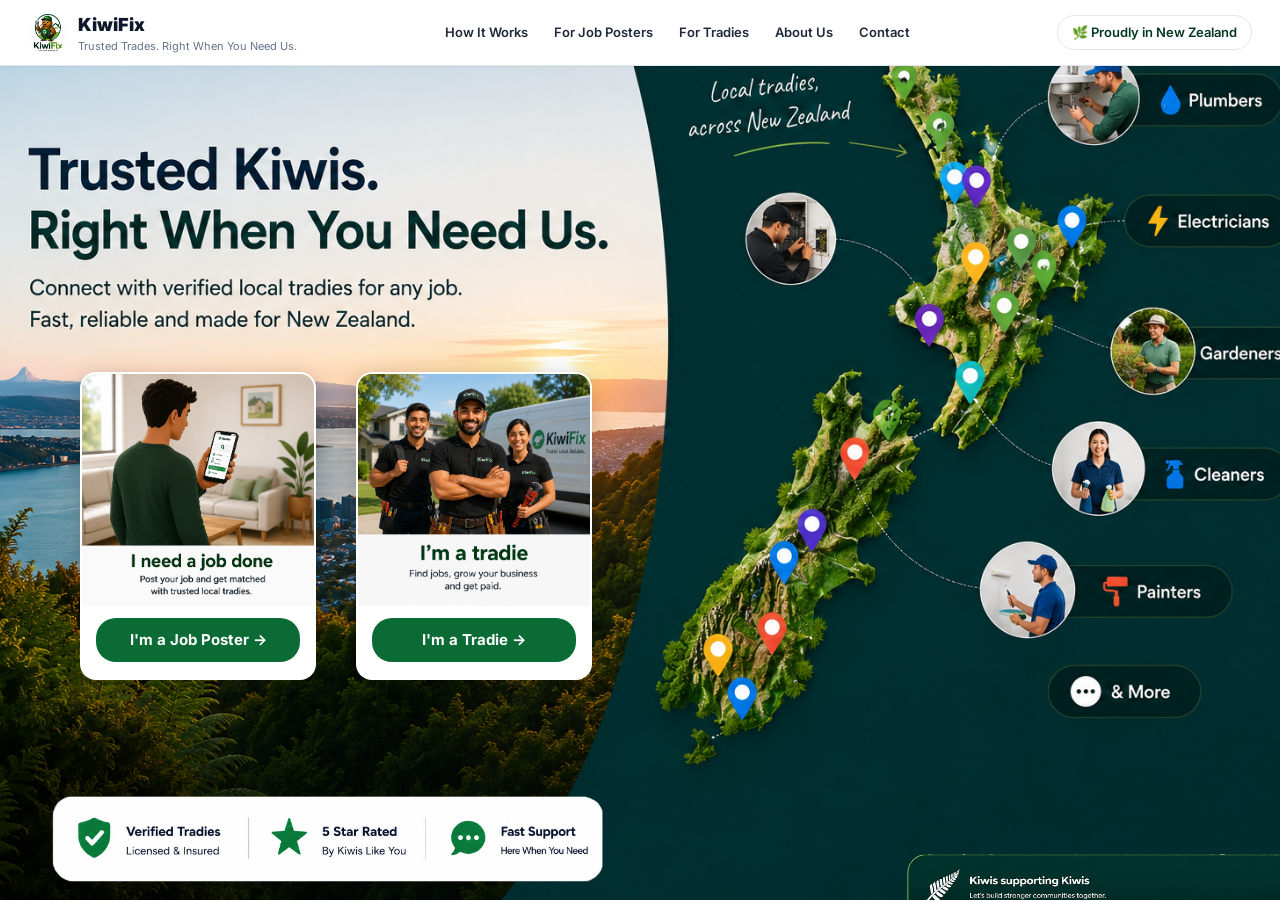
==== index.html @ a3f9d931 "1st commit" ====
<!DOCTYPE html>
<html lang="en">
<head>
<meta charset="UTF-8"/>
<meta name="viewport" content="width=device-width, initial-scale=1.0"/>
<title>KiwiFix – Trusted Kiwis. Right When You Need Us.</title>
<link href="https://fonts.googleapis.com/css2?family=Inter:wght@400;500;600;700;800;900&display=swap" rel="stylesheet">
<link rel="stylesheet" href="styles.css"/>
</head>
<body>
<main>

<!-- ============================================================
  LANDING PAGE
============================================================ -->
<section id="home" class="page active landing-page">

  <!-- Full-page hero image -->
  <img class="landing-bg" src="assets/landing-hero.png" alt="KiwiFix"/>

  <!-- Header overlaid on top -->
  <header class="app-header landing-header">
    <div class="brand" onclick="nav('home')" style="cursor:pointer">
      <div class="brand-logo"><img src="assets/logo.png" alt="KiwiFix"/></div>
      <div><div class="brand-name">KiwiFix</div><div class="brand-tag">Trusted Trades. Right When You Need Us.</div></div>
    </div>
    <nav class="header-nav">
      <button onclick="nav('how-it-works')">How It Works</button>
      <button onclick="nav('job-step1')">For Job Posters</button>
      <button onclick="nav('tradie-signup')">For Tradies</button>
      <button onclick="nav('about-us')">About Us</button>
      <button onclick="nav('about-us')">Contact</button>
    </nav>
    <div class="landing-nz-badge">🌿 Proudly in New Zealand</div>
  </header>

  <!-- Two choice cards — bottom-left over the landscape photo -->
  <div class="landing-cards">
    <div class="landing-card" onclick="nav('job-step1')">
      <img src="assets/card-job.png" alt="I need a job done"/>
      <button class="landing-card-btn">I'm a Job Poster →</button>
    </div>
    <div class="landing-card" onclick="nav('tradie-signup')">
      <img src="assets/card-tradie.png" alt="I'm a tradie"/>
      <button class="landing-card-btn">I'm a Tradie →</button>
    </div>
  </div>

  <!-- Trust bar — sits just below the cards -->
  <div class="landing-trust">
    <img src="assets/trust-bar.png" alt="Verified Tradies | 5 Star Rated | Secure Payments | Fast Support" onerror="this.style.display='none'"/>
  </div>

  <!-- "Kiwis supporting Kiwis" banner — was baked into landing-hero.png before, now a separate overlay image like the trust bar above -->
  <div class="landing-kiwi-support">
    <img src="assets/kiwi-support-kiwi.png" alt="Kiwis supporting Kiwis — Let's build stronger communities together" onerror="this.style.display='none'"/>
  </div>

</section>

<!-- ============================================================
  HOW IT WORKS
============================================================ -->
<section id="how-it-works" class="page app-page">
  <header class="app-header">
    <div class="brand" onclick="nav('home')">
      <div class="brand-logo"><img src="assets/logo.png" alt="KiwiFix"/></div>
      <div><div class="brand-name">KiwiFix</div><div class="brand-tag">Trusted Trades. Right When You Need Us.</div></div>
    </div>
    <nav class="header-nav">
      <button class="nav-active">How It Works</button>
      <button onclick="nav('job-step1')">For Job Posters</button>
      <button onclick="nav('tradie-signup')">For Tradies</button>
      <button onclick="nav('about-us')">About Us</button>
      <button onclick="nav('about-us')">Contact</button>
    </nav>
    <div class="header-right">
      <button class="btn-login" onclick="nav('tradie-signup')">Tradie Login</button>
    </div>
  </header>

  <div class="page-body">
    <h1 class="page-title">How KiwiFix works</h1>
    <p class="page-sub" style="margin-bottom:32px">Whether you need a job done or you're the one doing it, getting started only takes a few minutes.</p>

    <div class="how-it-works-grid">
      <div class="form-card how-it-works-col">
        <div class="hiw-col-title">🏠 For Job Posters</div>
        <p class="page-sub" style="margin-bottom:20px">Post a job and get matched with trusted local tradies — no calling around, no guesswork.</p>
        <div class="hiw-step"><div class="hiw-step-num">1</div><div><strong>Tell us what you need</strong><p>Describe the job, add photos, and let us know your location and how urgent it is.</p></div></div>
        <div class="hiw-step"><div class="hiw-step-num">2</div><div><strong>Get matched instantly</strong><p>We match your job to the right trade type and show you verified, local tradies who can help.</p></div></div>
        <div class="hiw-step"><div class="hiw-step-num">3</div><div><strong>Choose your tradie</strong><p>Compare ratings and reviews from other Kiwis, then pick who you'd like to do the job.</p></div></div>
        <div class="hiw-step"><div class="hiw-step-num">4</div><div><strong>Job done, sorted</strong><p>Your tradie completes the work and you pay securely through KiwiFix — simple as that.</p></div></div>
        <button class="btn-next" style="margin-top:8px" onclick="nav('job-step1')">Post a Job →</button>
      </div>

      <div class="form-card how-it-works-col">
        <div class="hiw-col-title">🔧 For Tradies</div>
        <p class="page-sub" style="margin-bottom:20px">Find real jobs from real Kiwis in your area, and grow your business without chasing leads.</p>
        <div class="hiw-step"><div class="hiw-step-num">1</div><div><strong>Sign up &amp; get verified</strong><p>Tell us your trade, service areas, and licence details so customers know you're the real deal.</p></div></div>
        <div class="hiw-step"><div class="hiw-step-num">2</div><div><strong>Browse matched jobs</strong><p>See job postings that match your trade and areas — no more cold calling for work.</p></div></div>
        <div class="hiw-step"><div class="hiw-step-num">3</div><div><strong>Quote and win the job</strong><p>Send a quote, chat with the customer, and lock in jobs that fit your schedule.</p></div></div>
        <div class="hiw-step"><div class="hiw-step-num">4</div><div><strong>Get paid, build your name</strong><p>Complete the job, get paid securely, and build up the reviews that bring in more work.</p></div></div>
        <button class="btn-next" style="margin-top:8px" onclick="nav('tradie-signup')">Sign Up as a Tradie →</button>
      </div>
    </div>
  </div>
</section>

<!-- ============================================================
  ABOUT US
============================================================ -->
<section id="about-us" class="page app-page">
  <header class="app-header">
    <div class="brand" onclick="nav('home')">
      <div class="brand-logo"><img src="assets/logo.png" alt="KiwiFix"/></div>
      <div><div class="brand-name">KiwiFix</div><div class="brand-tag">Trusted Trades. Right When You Need Us.</div></div>
    </div>
    <nav class="header-nav">
      <button onclick="nav('how-it-works')">How It Works</button>
      <button onclick="nav('job-step1')">For Job Posters</button>
      <button onclick="nav('tradie-signup')">For Tradies</button>
      <button class="nav-active">About Us</button>
      <button class="nav-active">Contact</button>
    </nav>
    <div class="header-right">
      <button class="btn-login" onclick="nav('tradie-signup')">Tradie Login</button>
    </div>
  </header>

  <div class="page-body">
    <h1 class="page-title">About KiwiFix</h1>
    <p class="page-sub" style="margin-bottom:24px">Kiwis supporting Kiwis — that's what KiwiFix is all about.</p>

    <div class="form-card" style="max-width:760px">
      <p style="margin:0 0 16px;line-height:1.7">
        KiwiFix connects New Zealanders who need a job done with trusted, verified local tradies —
        from a leaky tap to a full renovation. We built KiwiFix because finding a reliable tradie
        shouldn't mean endless phone calls and waiting around for a call back, and growing a trade
        business shouldn't depend on luck or word of mouth alone.
      </p>
      <p style="margin:0 0 24px;line-height:1.7">
        Every tradie on KiwiFix is verified against their trade licence, so job posters can book with
        confidence, and every job posted is matched to the right local trades so tradies spend less
        time chasing leads and more time doing the work they're good at.
      </p>

      <div class="hiw-col-title" style="margin-bottom:10px">Get in touch</div>
      <p style="margin:0;line-height:1.7">
        Have a question, need support, or just want to say hi?<br>
        📧 <a href="mailto:support@kiwifix.com" style="color:var(--green);font-weight:700">support@kiwifix.com</a>
      </p>
    </div>
  </div>
</section>

<!-- ============================================================
  JOB STEP 1 – JOB DETAILS (icon grid design)
============================================================ -->
<section id="job-step1" class="page app-page">
  <header class="app-header">
    <div class="brand" onclick="nav('home')">
      <div class="brand-logo"><img src="assets/logo.png" alt="KiwiFix"/></div>
      <div><div class="brand-name">KiwiFix</div><div class="brand-tag">Trusted Trades. Right When You Need Us.</div></div>
    </div>
    <nav class="header-nav">
      <button onclick="nav('how-it-works')">How It Works</button>
      <button class="nav-active">For Job Posters</button>
      <button onclick="nav('tradie-signup')">For Tradies</button>
      <button onclick="nav('about-us')">About Us</button>
      <button onclick="nav('about-us')">Contact</button>
    </nav>
    <div class="header-right">
      <button class="btn-login" onclick="nav('tradie-signup')">Tradie Login</button>
    </div>
  </header>

  <div class="page-body">
    <div class="job-layout">
      <!-- LEFT: FORM -->
      <div class="job-main-col">
        <h1 class="page-title">Tell us about your job</h1>
        <p class="page-sub">The more details you provide, the better matches you'll receive.</p>

        <!-- 4-step stepper -->
        <div class="stepper stepper-4">
          <div class="step-item active"><div class="step-circle">1</div><span>Job Details</span></div>
          <div class="step-line"></div>
          <div class="step-item"><div class="step-circle">2</div><span>Location</span></div>
          <div class="step-line"></div>
          <div class="step-item"><div class="step-circle">3</div><span>Preferences</span></div>
          <div class="step-line"></div>
          <div class="step-item"><div class="step-circle">4</div><span>Review &amp; Post</span></div>
        </div>

        <div class="form-card">
          <!-- Section 1: Category icon grid -->
          <div class="form-section-label">1. What type of job do you need?</div>
          <div class="cat-grid" id="catGrid">

            <button class="cat-btn active" data-cat="Plumbing" onclick="selectCat(this)">
              <div class="cat-check-badge">✓</div>
              <div class="cat-icon-wrap">
                <svg viewBox="0 0 52 52" fill="none"><rect x="6" y="22" width="40" height="10" rx="5" fill="#15803D"/><rect x="6" y="8" width="10" height="20" rx="5" fill="#15803D"/><rect x="36" y="32" width="10" height="14" rx="5" fill="#15803D"/></svg>
              </div>
              <span>Plumbing</span>
            </button>

            <button class="cat-btn" data-cat="Electrical" onclick="selectCat(this)">
              <div class="cat-check-badge">✓</div>
              <div class="cat-icon-wrap">
                <svg viewBox="0 0 52 52" fill="none"><polygon points="30,6 18,28 26,28 22,46 34,24 26,24" fill="#EAB308"/></svg>
              </div>
              <span>Electrical</span>
            </button>

            <button class="cat-btn" data-cat="Gardening" onclick="selectCat(this)">
              <div class="cat-check-badge">✓</div>
              <div class="cat-icon-wrap">
                <svg viewBox="0 0 52 52" fill="none"><ellipse cx="26" cy="20" rx="14" ry="10" fill="#22C55E"/><ellipse cx="16" cy="26" rx="10" ry="7" fill="#16A34A"/><rect x="24" y="26" width="4" height="18" rx="2" fill="#65A30D"/></svg>
              </div>
              <span>Gardening</span>
            </button>

            <button class="cat-btn" data-cat="Cleaning" onclick="selectCat(this)">
              <div class="cat-check-badge">✓</div>
              <div class="cat-icon-wrap">
                <svg viewBox="0 0 52 52" fill="none"><rect x="18" y="10" width="10" height="18" rx="3" fill="#0EA5E9"/><rect x="14" y="26" width="18" height="16" rx="4" fill="#0EA5E9"/><rect x="28" y="18" width="12" height="4" rx="2" fill="#38BDF8"/><circle cx="40" cy="16" r="3" fill="#38BDF8"/></svg>
              </div>
              <span>Cleaning</span>
            </button>

            <button class="cat-btn" data-cat="Painting" onclick="selectCat(this)">
              <div class="cat-check-badge">✓</div>
              <div class="cat-icon-wrap">
                <svg viewBox="0 0 52 52" fill="none"><rect x="8" y="10" width="36" height="6" rx="2" fill="#A855F7"/><rect x="10" y="14" width="32" height="8" rx="3" fill="#9333EA"/><rect x="22" y="22" width="8" height="20" rx="2" fill="#7C3AED"/></svg>
              </div>
              <span>Painting</span>
            </button>

            <button class="cat-btn" data-cat="Carpentry" onclick="selectCat(this)">
              <div class="cat-check-badge">✓</div>
              <div class="cat-icon-wrap">
                <svg viewBox="0 0 52 52" fill="none"><rect x="23" y="6" width="9" height="30" rx="4" fill="#92400E" transform="rotate(30 26 26)"/><rect x="12" y="8" width="16" height="9" rx="3" fill="#B45309" transform="rotate(30 26 26)"/></svg>
              </div>
              <span>Carpentry</span>
            </button>

            <button class="cat-btn" data-cat="Handyman" onclick="selectCat(this)">
              <div class="cat-check-badge">✓</div>
              <div class="cat-icon-wrap">
                <svg viewBox="0 0 52 52" fill="none"><rect x="10" y="22" width="32" height="22" rx="4" fill="#EA580C"/><rect x="8" y="18" width="36" height="8" rx="3" fill="#C2410C"/><rect x="18" y="10" width="6" height="12" rx="2" fill="#EA580C"/><rect x="28" y="10" width="6" height="12" rx="2" fill="#EA580C"/></svg>
              </div>
              <span>Handyman</span>
            </button>

            <button class="cat-btn" data-cat="Appliance Repair" onclick="selectCat(this)">
              <div class="cat-check-badge">✓</div>
              <div class="cat-icon-wrap">
                <svg viewBox="0 0 52 52" fill="none"><line x1="12" y1="12" x2="40" y2="40" stroke="#2563EB" stroke-width="6" stroke-linecap="round"/><line x1="40" y1="12" x2="12" y2="40" stroke="#2563EB" stroke-width="6" stroke-linecap="round"/><circle cx="12" cy="12" r="5" fill="#3B82F6"/><circle cx="40" cy="12" r="5" fill="#3B82F6"/><circle cx="12" cy="40" r="5" fill="#3B82F6"/><circle cx="40" cy="40" r="5" fill="#3B82F6"/></svg>
              </div>
              <span>Appliance Repair</span>
            </button>

            <button class="cat-btn" data-cat="Roofing" onclick="selectCat(this)">
              <div class="cat-check-badge">✓</div>
              <div class="cat-icon-wrap">
                <svg viewBox="0 0 52 52" fill="none"><polygon points="26,6 6,24 12,24 12,46 40,46 40,24 46,24" fill="#1E3A5F"/><rect x="20" y="32" width="12" height="14" rx="2" fill="#2D5016" opacity="0.4"/></svg>
              </div>
              <span>Roofing</span>
            </button>

            <button class="cat-btn" data-cat="Other" onclick="selectCat(this)">
              <div class="cat-check-badge">✓</div>
              <div class="cat-icon-wrap">
                <svg viewBox="0 0 52 52" fill="none"><circle cx="14" cy="26" r="5" fill="#94A3B8"/><circle cx="26" cy="26" r="5" fill="#94A3B8"/><circle cx="38" cy="26" r="5" fill="#94A3B8"/></svg>
              </div>
              <span>Other</span>
            </button>

          </div>

          <!-- "Other" sub-services — shown only when the Other category is selected -->
          <div id="otherServicesPanel" class="other-services-panel" style="display:none">
            <div class="form-section-label" style="margin-top:20px">What kind of service do you need?</div>
            <p class="section-hint">Pick any that apply — or type your own below. You can select more than one.</p>
            <div class="other-svc-grid" id="otherSvcGrid">
              <button type="button" class="other-svc-chip" data-svc="House Movers / Removals" onclick="selectOtherService(this)">🚚 House Movers / Removals</button>
              <button type="button" class="other-svc-chip" data-svc="Pest Control" onclick="selectOtherService(this)">🐜 Pest Control</button>
              <button type="button" class="other-svc-chip" data-svc="Locksmith" onclick="selectOtherService(this)">🔑 Locksmith</button>
              <button type="button" class="other-svc-chip" data-svc="Pool & Spa Maintenance" onclick="selectOtherService(this)">🏊 Pool &amp; Spa Maintenance</button>
              <button type="button" class="other-svc-chip" data-svc="Window Cleaning" onclick="selectOtherService(this)">🪟 Window Cleaning</button>
              <button type="button" class="other-svc-chip" data-svc="Blinds & Curtains" onclick="selectOtherService(this)">🎪 Blinds &amp; Curtains</button>
              <button type="button" class="other-svc-chip" data-svc="Chimney Sweep" onclick="selectOtherService(this)">🔥 Chimney Sweep</button>
              <button type="button" class="other-svc-chip" data-svc="Security & Alarm Systems" onclick="selectOtherService(this)">🚨 Security &amp; Alarm Systems</button>
              <button type="button" class="other-svc-chip" data-svc="Concrete & Paving" onclick="selectOtherService(this)">🧱 Concrete &amp; Paving</button>
              <button type="button" class="other-svc-chip" data-svc="Rubbish & Skip Bin Removal" onclick="selectOtherService(this)">🗑️ Rubbish &amp; Skip Bin Removal</button>
              <button type="button" class="other-svc-chip" data-svc="Furniture Assembly" onclick="selectOtherService(this)">🧰 Furniture Assembly</button>
              <button type="button" class="other-svc-chip" data-svc="Building Inspection" onclick="selectOtherService(this)">🏗️ Building Inspection</button>
              <button type="button" class="other-svc-chip" data-svc="Gasfitting" onclick="selectOtherService(this)">🔥 Gasfitting</button>
              <button type="button" class="other-svc-chip" data-svc="Drainlaying" onclick="selectOtherService(this)">🕳️ Drainlaying</button>
              <button type="button" class="other-svc-chip" data-svc="Tiling" onclick="selectOtherService(this)">🪟 Tiling</button>
              <button type="button" class="other-svc-chip" data-svc="Flooring" onclick="selectOtherService(this)">🪵 Flooring</button>
              <button type="button" class="other-svc-chip" data-svc="Fencing" onclick="selectOtherService(this)">🚪 Fencing</button>
              <button type="button" class="other-svc-chip" data-svc="Tree Removal" onclick="selectOtherService(this)">🪚 Tree Removal</button>
              <button type="button" class="other-svc-chip" data-svc="HVAC" onclick="selectOtherService(this)">❄️ HVAC / Air Con</button>
              <button type="button" class="other-svc-chip" data-svc="Glazing" onclick="selectOtherService(this)">🪞 Glazing</button>
            </div>

            <div class="other-custom-row">
              <input type="text" class="form-input" id="otherCustomInput" placeholder="Or type your own — e.g. Swimming Pool Builder, Concrete Cutting, CCTV Installation..."
                onkeydown="if(event.key==='Enter'){event.preventDefault();addOtherCustomService();}"/>
              <button type="button" class="btn-outline custom-svc-add-btn" onclick="addOtherCustomService()">+ Add</button>
            </div>
            <div class="other-custom-tags" id="otherCustomTags"></div>
          </div>

          <!-- Section 2: Describe -->
          <div class="form-section-label" style="margin-top:28px">2. Describe your job</div>
          <textarea id="jobDesc" class="form-textarea" placeholder="E.g. Leaking pipe under the kitchen sink. Need it fixed as soon as possible." oninput="updateDesc()"></textarea>
          <div class="char-count"><span id="descCount">0</span>/500</div>
          <div class="section-hint" id="descWordHint" style="margin-top:2px">Add at least 5 words so tradies understand the job.</div>

          <!-- Section 3: Photos -->
          <div class="form-section-label" style="margin-top:24px">3. Add photos <span class="optional-tag">(optional)</span></div>
          <p class="section-hint">Photos help tradies understand the job better</p>
          <label class="upload-box-single" style="cursor:pointer">
            <input type="file" accept="image/png,image/jpeg,image/webp,image/gif" multiple style="display:none" onchange="handleJobPhotoUpload(this)"/>
            <div class="ub-icon-svg">
              <svg width="28" height="28" viewBox="0 0 24 24" fill="none"><path d="M23 19a2 2 0 01-2 2H3a2 2 0 01-2-2V8a2 2 0 012-2h4l2-3h6l2 3h4a2 2 0 012 2z" stroke="#64748B" stroke-width="1.5" stroke-linejoin="round"/><circle cx="12" cy="13" r="4" stroke="#64748B" stroke-width="1.5"/></svg>
            </div>
            <div class="ub-title">Upload Photos</div>
            <div class="ub-sub">Drag and drop or click to upload<br>PNG, JPG up to 10MB each</div>
          </label>
          <div id="jobPhotoPreviews" class="job-photo-previews"></div>

          <!-- Footer buttons -->
          <div class="form-footer-btns">
            <button class="btn-cancel" onclick="nav('home')">Cancel</button>
            <button class="btn-next-loc" onclick="saveStep1()">Next: Location →</button>
          </div>
        </div>
      </div>

      <!-- RIGHT: SIDEBAR -->
      <aside class="job-sidebar">
        <div class="sidebar-card summary-card">
          <div class="sc-header">
            <div class="sc-header-icon">
              <svg width="18" height="18" viewBox="0 0 24 24" fill="none"><path d="M9 5H7a2 2 0 00-2 2v12a2 2 0 002 2h10a2 2 0 002-2V7a2 2 0 00-2-2h-2M9 5a2 2 0 002 2h2a2 2 0 002-2M9 5a2 2 0 012-2h2a2 2 0 012 2" stroke="#0B6B35" stroke-width="1.5" stroke-linecap="round"/></svg>
            </div>
            <div class="sc-title">Job Summary</div>
          </div>
          <div class="sc-row">
            <span class="sc-label">Category</span>
            <span class="sc-val-cat">
              <svg width="14" height="14" viewBox="0 0 52 52" fill="none"><rect x="6" y="22" width="40" height="10" rx="5" fill="#15803D"/><rect x="6" y="8" width="10" height="20" rx="5" fill="#15803D"/><rect x="36" y="32" width="10" height="14" rx="5" fill="#15803D"/></svg>
              <span id="sumCat">Plumbing</span>
            </span>
          </div>
          <div class="sc-divider"></div>
          <div class="sc-row"><span class="sc-label">Description</span><span class="sc-val muted" id="sumDesc">Not provided yet</span></div>
          <div class="sc-divider"></div>
          <div class="sc-row"><span class="sc-label">Location</span><span class="sc-val muted" id="sumLoc">Not set</span></div>
          <div class="sc-divider"></div>
          <div class="sc-row"><span class="sc-label">Preferred Date</span><span class="sc-val muted" id="sumDate">Not set</span></div>
          <div class="sc-divider"></div>
          <div class="sc-row"><span class="sc-label">Budget</span><span class="sc-val muted">Not set</span></div>
        </div>

        <div class="sidebar-card howworks">
          <div class="sc-header">
            <div class="sc-header-icon hw-icon">
              <svg width="18" height="18" viewBox="0 0 24 24" fill="none"><path d="M9 5H7a2 2 0 00-2 2v12a2 2 0 002 2h10a2 2 0 002-2V7a2 2 0 00-2-2h-2M9 5a2 2 0 002 2h2a2 2 0 002-2M9 5a2 2 0 012-2h2a2 2 0 012 2" stroke="#92400E" stroke-width="1.5" stroke-linecap="round"/></svg>
            </div>
            <div class="sc-title">How it works</div>
          </div>
          <div class="hw-step"><div class="hw-num">1</div><div><div class="hw-t">Post your job</div><div class="hw-s">Tell us what you need done</div></div></div>
          <div class="hw-step"><div class="hw-num">2</div><div><div class="hw-t">Get matched</div><div class="hw-s">We'll connect you with trusted local tradies</div></div></div>
          <div class="hw-step"><div class="hw-num">3</div><div><div class="hw-t">Compare &amp; choose</div><div class="hw-s">Review quotes, profiles and ratings</div></div></div>
          <div class="hw-step"><div class="hw-num">4</div><div><div class="hw-t">Job done!</div><div class="hw-s">Pay securely and leave a review</div></div></div>
        </div>

        <div class="sidebar-card safehands">
          <div class="sh-header">
            <svg width="18" height="18" viewBox="0 0 24 24" fill="none"><path d="M12 2L3 7v5c0 5.25 3.75 10.15 9 11.35C17.25 22.15 21 17.25 21 12V7L12 2z" fill="#1E40AF"/></svg>
            <div class="sh-title">You're in safe hands</div>
          </div>
          <div class="sh-body">
            <div>
              <div class="sh-item">✓ Verified &amp; reviewed tradies</div>
              <div class="sh-item">✓ Secure payments</div>
              <div class="sh-item">✓ NZ-based support</div>
            </div>
            <div class="nz-map-mini">
              <svg viewBox="0 0 160 220" fill="none" xmlns="http://www.w3.org/2000/svg" opacity=".18">
                <path d="M80 10 C60 15 40 30 35 50 C30 70 45 90 55 110 C65 130 60 155 65 175 C70 195 85 205 90 195 C95 185 88 165 92 145 C96 125 110 110 112 90 C114 70 100 45 95 30 C90 15 85 8 80 10Z" fill="#1E40AF"/>
                <path d="M95 100 C105 95 120 90 125 100 C130 110 118 125 108 130 C98 135 90 128 95 118 C100 108 95 100 95 100Z" fill="#1E40AF"/>
              </svg>
            </div>
          </div>
        </div>
      </aside>
    </div>
  </div>

  <!-- Footer trust bar -->
  <div class="trust-footer-bar">
    <div class="tf-item"><span class="tf-icon">🛡</span><div><div class="tf-title">Verified Tradies</div><div class="tf-sub">Licensed &amp; Insured</div></div></div>
    <div class="tf-item"><span class="tf-icon">⭐</span><div><div class="tf-title">5 Star Rated</div><div class="tf-sub">By Kiwis Like You</div></div></div>
    <div class="tf-item"><span class="tf-icon">🔒</span><div><div class="tf-title">Secure Payments</div><div class="tf-sub">Safe &amp; Protected</div></div></div>
    <div class="tf-item"><span class="tf-icon">💬</span><div><div class="tf-title">Fast Support</div><div class="tf-sub">Here When You Need</div></div></div>
  </div>
</section>

<!-- ============================================================
  JOB STEP 2 – YOUR DETAILS (login or register)
============================================================ -->
<section id="job-step2" class="page app-page">
  <header class="app-header">
    <div class="brand" onclick="nav('home')">
      <div class="brand-logo"><img src="assets/logo.png" alt="KiwiFix"/></div>
      <div><div class="brand-name">KiwiFix</div><div class="brand-tag">Trusted Trades. Right When You Need Us.</div></div>
    </div>
    <div class="header-stepper">
      <div class="hs-item done">✓ Job Details</div>
      <div class="hs-line done"></div>
      <div class="hs-item active">2 Your Details</div>
      <div class="hs-line"></div>
      <div class="hs-item">3 Review &amp; Post</div>
    </div>
    <div class="header-right">
    </div>
  </header>

  <div class="page-body">
    <div class="details-layout">
      <!-- LEFT: FORM -->
      <div>
        <h1 class="page-title">Your details</h1>
        <p class="page-sub">Sign in or create an account to post your job and track responses.</p>

        <!-- ===== UNIFIED SIGN IN / CONTINUE FORM ===== -->
        <div id="formAuth" class="form-card">
          <div class="form-section-label">1. Sign in or continue</div>
          <p class="section-hint" style="margin-bottom:16px">Enter your email — we'll check if you already have an account and send you a one-time code. No password needed.</p>

          <div class="field-group">
            <label class="field-label">Email address</label>
            <div class="otp-send-row">
              <div class="input-icon-wrap flex1"><span class="inp-icon">✉️</span><input id="authEmail" class="form-input" placeholder="e.g. john@example.com" type="email"/></div>
              <button class="btn-otp-send" id="btnContinueEmail" onclick="startAuth()">Continue →</button>
            </div>
            <div id="authEmailSentMsg" class="otp-success d-none">✓ Code sent! Check your email inbox. <span class="edit-link" onclick="editAuthEmail()">Edit email</span></div>
          </div>

          <!-- Existing customer: welcome back -->
          <div id="authWelcomeBack" class="d-none" style="margin:14px 0">
            <div class="login-welcome">
              <div class="lw-avatar" id="authAvatar">?</div>
              <div>
                <div class="lw-name" id="authWelcomeName">Welcome back!</div>
                <div class="lw-sub" id="authWelcomeSub"></div>
              </div>
            </div>
          </div>

          <!-- New customer: name fields -->
          <div id="authNameFields" class="d-none form-row-2">
            <div class="field-group">
              <label class="field-label">First name</label>
              <div class="input-icon-wrap"><span class="inp-icon">👤</span><input id="firstName" class="form-input" placeholder="e.g. John"/></div>
            </div>
            <div class="field-group">
              <label class="field-label">Last name</label>
              <div class="input-icon-wrap"><span class="inp-icon">👤</span><input id="lastName" class="form-input" placeholder="e.g. Smith"/></div>
            </div>
          </div>

          <!-- OTP entry (shared by both cases) -->
          <div id="authOtpRow" class="field-group d-none" style="margin-top:14px">
            <label class="field-label">Enter 6-digit code</label>
            <div class="otp-inputs-row" id="otpBoxesAuth">
              <input class="otp-box" maxlength="1" oninput="moveOtpAuth(this,1)" onkeydown="otpKey(event,this)"/>
              <input class="otp-box" maxlength="1" oninput="moveOtpAuth(this,2)" onkeydown="otpKey(event,this)"/>
              <input class="otp-box" maxlength="1" oninput="moveOtpAuth(this,3)" onkeydown="otpKey(event,this)"/>
              <input class="otp-box" maxlength="1" oninput="moveOtpAuth(this,4)" onkeydown="otpKey(event,this)"/>
              <input class="otp-box" maxlength="1" oninput="moveOtpAuth(this,5)" onkeydown="otpKey(event,this)"/>
              <input class="otp-box" maxlength="1" oninput="moveOtpAuth(this,6)" onkeydown="otpKey(event,this)"/>
            </div>
            <div id="otpErrorAuth" class="validation-toast d-none" style="margin-top:8px">⚠️ Incorrect code. Please try again.</div>
            <div id="otpOkAuth" class="otp-success d-none" style="margin-top:8px">✓ Verified!</div>
          </div>

          <!-- Everything below only appears once verified -->
          <div id="authVerifiedFields" class="d-none">
            <div class="field-group">
              <label class="field-label">Mobile number <span class="optional-tag">(optional — for contact only)</span></label>
              <div class="input-icon-wrap"><span class="inp-icon">📞</span><input id="mobile" class="form-input" placeholder="e.g. 021 123 4567" type="tel" maxlength="13" oninput="formatMobile(this)"/></div>
            </div>

            <!-- Someone else toggle -->
            <div class="optional-section" style="margin-top:20px">
              <div class="opt-sec-header">
                <div>
                  <div class="opt-sec-title">2. Is someone else at the property? <span class="optional-tag">(Optional)</span></div>
                  <div class="opt-sec-sub">If someone else will be there, please provide their details.</div>
                </div>
                <label class="toggle-switch">
                  <input type="checkbox" id="otherPersonToggle" onchange="toggleOtherPerson()"/>
                  <span class="toggle-track"><span class="toggle-thumb"></span></span>
                </label>
              </div>
              <div id="otherPersonFields" class="d-none" style="margin-top:14px">
                <div class="form-row-2">
                  <div class="field-group"><label class="field-label">Contact name</label>
                    <div class="input-icon-wrap"><span class="inp-icon">👤</span><input id="otherName" class="form-input" placeholder="e.g. Jane Smith"/></div></div>
                  <div class="field-group"><label class="field-label">Contact number</label>
                    <div class="input-icon-wrap"><span class="inp-icon">📞</span><input id="otherPhone" class="form-input" placeholder="e.g. 021 987 6543" type="tel" maxlength="13" oninput="formatMobile(this)"/></div></div>
                </div>
              </div>
            </div>

            <!-- Access details -->
            <div class="optional-section">
              <div class="opt-sec-title">3. Access details</div>
              <div class="opt-sec-sub">Help the tradie find and access the job.</div>
              <div style="margin-top:14px">
                <div class="field-group">
                  <label class="field-label">Job address <span style="color:#ef4444">*</span></label>
                  <div class="field-group" style="position:relative; margin-bottom:0">
                    <div class="input-icon-wrap">
                      <span class="inp-icon">📍</span>
                      <input id="jobAddress" class="form-input" placeholder="e.g. 23 River Road, Hamilton" autocomplete="off" oninput="addressSearch(this)"/>
                    </div>
                    <div id="addressDropdownNew" class="address-dropdown d-none"></div>
                  </div>
                </div>
                <div class="form-row-2">
                  <div class="field-group"><label class="field-label">Property / Unit Number</label>
                    <div class="input-icon-wrap"><span class="inp-icon">🏠</span><input id="unitNum" class="form-input" placeholder="e.g. 12B"/></div></div>
                  <div class="field-group"><label class="field-label">Gate / Door Code</label>
                    <div class="input-icon-wrap"><span class="inp-icon">🔒</span><input id="gateCode" class="form-input" placeholder="e.g. 1234"/></div></div>
                </div>
                <div class="field-group"><label class="field-label">Parking instructions</label>
                  <div class="input-icon-wrap"><span class="inp-icon">🚗</span><input id="parking" class="form-input" placeholder="e.g. Street parking available out front"/></div></div>
                <div class="field-group"><label class="field-label">Additional notes</label>
                  <div class="input-icon-wrap"><span class="inp-icon">📝</span><input id="notes" class="form-input" placeholder="e.g. Small dog at home, please call on arrival"/></div></div>
              </div>
            </div>
          </div>

          <div id="otpGateMsg" class="otp-gate-msg">
            <svg width="14" height="14" viewBox="0 0 24 24" fill="none"><path d="M12 22s8-4 8-10V5l-8-3-8 3v7c0 6 8 10 8 10z" stroke="#92400E" stroke-width="1.5" stroke-linejoin="round"/></svg>
            Please verify your email address above before continuing.
          </div>
          <div class="form-nav-row">
            <button class="btn-back" onclick="nav('job-step1')">← Back</button>
            <button class="btn-next btn-next-locked" id="btnNextAuth" onclick="saveStep2()" disabled>Next: Review &amp; Post →</button>
          </div>
        </div>
      </div>

      <!-- RIGHT: TRUST SIDEBAR -->
      <aside class="trust-sidebar">
        <div class="trust-item-card">
          <div class="trust-icon-circle green">✓</div>
          <div><div class="trust-item-title">Verified &amp; Trusted</div>
          <div class="trust-item-sub">All tradies are background checked and verified.</div></div>
        </div>
        <div class="trust-item-card">
          <div class="trust-icon-circle blue">🔒</div>
          <div><div class="trust-item-title">Secure &amp; Private</div>
          <div class="trust-item-sub">Your details are encrypted and never shared.</div></div>
        </div>
        <div class="trust-item-card">
          <div class="trust-icon-circle gray">🎧</div>
          <div><div class="trust-item-title">Kiwi Support</div>
          <div class="trust-item-sub">Local support team here to help you every step of the way.</div></div>
        </div>
        <div class="nz-map-card">
          <svg viewBox="0 0 160 240" fill="none" xmlns="http://www.w3.org/2000/svg" width="120">
            <path d="M80 10 C58 16 36 34 32 56 C28 78 44 100 54 122 C64 144 58 168 62 190 C66 212 82 224 88 212 C94 200 86 178 90 158 C94 138 112 120 114 98 C116 76 100 50 94 32 C88 14 84 7 80 10Z" fill="#15803D" opacity=".3"/>
            <path d="M97 105 C108 100 124 94 128 106 C132 118 119 134 108 140 C97 146 88 138 94 126 C100 114 97 105 97 105Z" fill="#15803D" opacity=".3"/>
            <circle cx="70" cy="70" r="5" fill="#0B6B35"/>
            <circle cx="85" cy="110" r="4" fill="#0B6B35"/>
            <circle cx="65" cy="145" r="4" fill="#22C55E"/>
            <circle cx="92" cy="160" r="3" fill="#F59E0B"/>
          </svg>
        </div>
      </aside>
    </div>
  </div>
</section>

<!-- ============================================================
  JOB STEP 3 – REVIEW YOUR JOB
============================================================ -->
<section id="job-step3" class="page app-page">
  <header class="app-header">
    <div class="brand" onclick="nav('home')">
      <div class="brand-logo"><img src="assets/logo.png" alt="KiwiFix"/></div>
      <div><div class="brand-name">KiwiFix</div><div class="brand-tag">Trusted tradies. Right when you need us.</div></div>
    </div>
    <div class="header-stepper">
      <div class="hs-item done">✓ Job Details</div>
      <div class="hs-line done"></div>
      <div class="hs-item done">✓ Your Details</div>
      <div class="hs-line done"></div>
      <div class="hs-item active">3 Review</div>
      <div class="hs-line"></div>
      <div class="hs-item">4 Posted</div>
    </div>
  </header>

  <div class="page-body" style="max-width:1200px">
    <div class="review-layout">
      <!-- LEFT -->
      <div>
        <div style="display:flex;align-items:flex-start;justify-content:space-between;margin-bottom:24px">
          <div>
            <h1 class="page-title" style="margin-bottom:4px">Review your job</h1>
            <p class="page-sub">Please check your details before posting. You can edit any section if needed.</p>
          </div>
          <button class="btn-edit-top" onclick="nav('job-step1')">✏️ Edit</button>
        </div>

        <!-- Job Details section -->
        <div class="review-card">
          <div class="review-card-header">
            <div style="display:flex;align-items:center;gap:12px">
              <div class="review-card-icon">🔧</div>
              <div class="review-card-title">Job details</div>
            </div>
          </div>
          <div class="review-card-body">
            <div class="rv-row"><div class="rv-key">Service</div><div class="rv-val" id="rvService">Plumbing › Leak / Pipe Leak</div></div>
            <div class="rv-row"><div class="rv-key">Description</div><div class="rv-val" id="rvDesc">Water is leaking under the kitchen sink. Need it fixed as soon as possible.</div></div>
            <div class="rv-row" id="rvPhotosRow" style="display:none"><div class="rv-key">Photos</div>
              <div class="rv-val">
                <div class="photo-preview-row" id="rvPhotos"></div>
              </div>
            </div>
            <div class="rv-row"><div class="rv-key">Location</div><div class="rv-val" id="rvLoc">📍 Dinsdale, Hamilton, Waikato</div></div>
            <div class="rv-row"><div class="rv-key">When needed</div><div class="rv-val"><span class="emergency-pill">⚡ Emergency (ASAP)</span></div></div>
            <div class="rv-row"><div class="rv-key">Preferred contact</div><div class="rv-val" id="rvContact">📞 Phone Call</div></div>
          </div>
        </div>

        <!-- Your Details section -->
        <div class="review-card" style="margin-top:16px">
          <div class="review-card-header">
            <div style="display:flex;align-items:center;gap:12px">
              <div class="review-card-icon">👤</div>
              <div class="review-card-title">Your details</div>
            </div>
            <button class="btn-edit-sm" onclick="nav('job-step2')">Edit</button>
          </div>
          <div class="review-card-body">
            <div class="rv-row"><div class="rv-key">Name</div><div class="rv-val" id="rvName">Rajee Gangadaran</div></div>
            <div class="rv-row"><div class="rv-key">Mobile</div><div class="rv-val" id="rvMobile">021 123 4567</div></div>
            <div class="rv-row"><div class="rv-key">Email</div><div class="rv-val" id="rvEmail">rajee.g@example.com</div></div>
            <div class="rv-row"><div class="rv-key">Someone else at the property?</div><div class="rv-val" id="rvOther">No</div></div>
            <div class="rv-row"><div class="rv-key">Access details</div><div class="rv-val" id="rvAccess">Unit 12B, Gate code 1234.<br>Street parking available in front of the house.<br>Small dog at home. Please call when you arrive.</div></div>
            <div class="rv-row"><div class="rv-key">Preferred contact</div><div class="rv-val">📞 Phone Call</div></div>
          </div>
        </div>

        <button class="post-job-btn" onclick="postJob()">
          <svg width="20" height="20" fill="white" viewBox="0 0 24 24"><path d="M2.01 21L23 12 2.01 3 2 10l15 2-15 2z"/></svg>
          Post My Job
        </button>
        <div class="post-hint">🔒 You can edit your job details after posting</div>
      </div>

      <!-- RIGHT SIDEBAR -->
      <aside>
        <div class="sidebar-card">
          <div class="sc-title">Your job will be seen by<br>verified local tradies</div>
          <div class="rv-trust-list">
            <div class="rv-trust-item">✓ NZ licensed &amp; insured traders</div>
            <div class="rv-trust-item">✓ Background checked</div>
            <div class="rv-trust-item">✓ Rated by other Kiwis</div>
            <div class="rv-trust-item">✓ Fast response</div>
          </div>
          <div class="nz-skyline-mini">
            <svg viewBox="0 0 260 120" width="100%" fill="none" xmlns="http://www.w3.org/2000/svg">
              <rect x="0" y="90" width="260" height="30" fill="#e8f5e9"/>
              <rect x="20" y="60" width="20" height="30" fill="#c8e6c9"/>
              <rect x="50" y="70" width="15" height="20" fill="#a5d6a7"/>
              <rect x="70" y="55" width="25" height="35" fill="#81c784"/>
              <rect x="100" y="40" width="10" height="50" fill="#4caf50" rx="2"/>
              <rect x="114" y="50" width="4" height="40" fill="#388e3c"/>
              <rect x="130" y="65" width="20" height="25" fill="#a5d6a7"/>
              <rect x="158" y="58" width="18" height="32" fill="#c8e6c9"/>
              <rect x="185" y="68" width="22" height="22" fill="#81c784"/>
              <circle cx="90" cy="75" r="15" fill="#a5d6a7" opacity=".5"/>
              <circle cx="160" cy="72" r="12" fill="#c8e6c9" opacity=".5"/>
            </svg>
          </div>
        </div>
        <div class="sidebar-card" style="margin-top:16px">
          <div class="sc-title">ℹ What happens next?</div>
          <div class="what-next">
            <div class="wn-item"><span class="wn-icon">🔍</span><div><div class="wn-t">We'll find available tradies</div><div class="wn-s">We match your job with trusted tradies in your area.</div></div></div>
            <div class="wn-item"><span class="wn-icon">🔔</span><div><div class="wn-t">Tradies will respond</div><div class="wn-s">You'll receive responses in the app.</div></div></div>
            <div class="wn-item"><span class="wn-icon">💬</span><div><div class="wn-t">Chat &amp; choose</div><div class="wn-s">Chat with interested tradies and choose the best fit.</div></div></div>
            <div class="wn-item"><span class="wn-icon">✅</span><div><div class="wn-t">Job gets done!</div><div class="wn-s">You and the tradie handle the job directly.</div></div></div>
          </div>
        </div>
        <div class="sidebar-card info-safe-card" style="margin-top:16px">
          <div class="is-icon">🔒</div>
          <div class="is-title">Your information is safe</div>
          <div class="is-body">We never share your personal details. Only tradies you connect with can see your information.</div>
        </div>
      </aside>
    </div>
  </div>
</section>

<!-- ============================================================
  JOB STEP 4 – POSTED SUCCESS
============================================================ -->
<section id="job-step4" class="page app-page">
  <header class="app-header">
    <div class="brand" onclick="nav('home')">
      <div class="brand-logo"><img src="assets/logo.png" alt="KiwiFix"/></div>
      <div><div class="brand-name">KiwiFix</div><div class="brand-tag">Trusted tradies. Right when you need us.</div></div>
    </div>
    <div class="header-stepper">
      <div class="hs-item done">✓ Job Details</div>
      <div class="hs-line done"></div>
      <div class="hs-item done">✓ Your Details</div>
      <div class="hs-line done"></div>
      <div class="hs-item done">✓ Review</div>
      <div class="hs-line done"></div>
      <div class="hs-item active">4 Posted</div>
    </div>
  </header>

  <div class="page-body" style="max-width:1200px">
    <div class="posted-layout">
      <!-- LEFT -->
      <div>
        <div class="posted-success-block">
          <div class="posted-check">✓</div>
          <h1 class="posted-title">Your job has been posted!</h1>
          <p class="posted-sub">We've notified available tradies in your area.</p>
        </div>

        <div class="form-card" style="margin-top:24px">
          <div class="pn-title">🔔 What happens next?</div>
          <div class="posted-steps">
            <div class="ps-item"><div class="ps-icon">🔍</div><div><div class="ps-t">We're finding the right tradies</div><div class="ps-s">We're matching your job with trusted and available tradies.</div></div></div>
            <div class="ps-item"><div class="ps-icon">💬</div><div><div class="ps-t">Tradies will respond</div><div class="ps-s">You'll receive responses and quotes in the app.</div></div></div>
            <div class="ps-item"><div class="ps-icon">🗨</div><div><div class="ps-t">Chat &amp; choose</div><div class="ps-s">Chat with interested tradies and choose the best fit.</div></div></div>
            <div class="ps-item"><div class="ps-icon">✅</div><div><div class="ps-t">Job gets done!</div><div class="ps-s">You and the tradie handle the job directly.</div></div></div>
          </div>
        </div>

        <div class="notif-banner">
          🔔 <strong>Keep an eye on your notifications</strong><br>
          <span>We'll let you know as soon as tradies respond to your job.</span>
        </div>

        <div class="posted-btn-row">
          <button class="btn-next" onclick="nav('finding-tradies')" style="flex:1.5">View My Jobs</button>
          <button class="btn-back" onclick="nav('home')" style="flex:1">Back to Home</button>
        </div>
      </div>

      <!-- RIGHT -->
      <div>
        <div class="kiwi-scene">
          <!-- Kiwi mascot SVG -->
          <svg viewBox="0 0 300 220" width="280" xmlns="http://www.w3.org/2000/svg">
            <!-- Background city -->
            <rect x="0" y="140" width="300" height="80" fill="#e8f5e9" rx="16"/>
            <rect x="20" y="100" width="30" height="40" fill="#c8e6c9" rx="2"/>
            <rect x="60" y="115" width="22" height="25" fill="#a5d6a7" rx="2"/>
            <rect x="88" y="90" width="28" height="50" fill="#81c784" rx="2"/>
            <rect x="122" y="75" width="12" height="65" fill="#4caf50" rx="2"/>
            <rect x="135" y="82" width="5" height="58" fill="#388e3c" rx="1"/>
            <rect x="155" y="108" width="25" height="32" fill="#a5d6a7" rx="2"/>
            <rect x="188" y="95" width="22" height="45" fill="#c8e6c9" rx="2"/>
            <rect x="220" y="110" width="28" height="30" fill="#81c784" rx="2"/>
            <!-- Kiwi van -->
            <rect x="120" y="155" width="110" height="40" fill="white" rx="10" stroke="#e2e8f0" stroke-width="1"/>
            <rect x="125" y="165" width="50" height="22" fill="#e8f5e9" rx="6"/>
            <text x="185" y="180" font-size="10" fill="#0B6B35" font-weight="800" font-family="Inter,sans-serif">KiwiFix</text>
            <circle cx="145" cy="196" r="8" fill="#374151"/>
            <circle cx="145" cy="196" r="4" fill="#9ca3af"/>
            <circle cx="215" cy="196" r="8" fill="#374151"/>
            <circle cx="215" cy="196" r="4" fill="#9ca3af"/>
            <!-- Kiwi bird body -->
            <ellipse cx="90" cy="145" rx="40" ry="30" fill="#5B8A3C"/>
            <circle cx="90" cy="110" r="26" fill="#5B8A3C"/>
            <!-- Hard hat -->
            <ellipse cx="90" cy="88" rx="28" ry="10" fill="#0B6B35"/>
            <rect x="72" y="83" width="36" height="8" fill="#0B6B35" rx="4"/>
            <!-- Beak -->
            <path d="M 68 113 Q 30 110 26 118 Q 30 126 68 122 Z" fill="#C47B3C"/>
            <!-- Eye -->
            <circle cx="72" cy="104" r="6" fill="white"/>
            <circle cx="72" cy="104" r="3.5" fill="#1a1a1a"/>
            <circle cx="71" cy="103" r="1" fill="white"/>
            <!-- Clipboard -->
            <rect x="105" y="108" width="28" height="35" fill="white" rx="4" stroke="#e2e8f0" stroke-width="1"/>
            <rect x="114" y="104" width="10" height="6" fill="#94a3b8" rx="2"/>
            <rect x="109" y="118" width="20" height="2" fill="#e2e8f0" rx="1"/>
            <rect x="109" y="124" width="15" height="2" fill="#e2e8f0" rx="1"/>
            <rect x="109" y="130" width="18" height="2" fill="#e2e8f0" rx="1"/>
            <!-- Thumbs up -->
            <text x="135" y="108" font-size="22">👍</text>
            <!-- Legs -->
            <rect x="78" y="172" width="7" height="14" rx="3" fill="#C47B3C"/>
            <rect x="94" y="172" width="7" height="14" rx="3" fill="#C47B3C"/>
          </svg>
        </div>

        <div class="job-summary-card">
          <div class="jsc-title">Job summary</div>
          <div class="jsc-row"><span class="jsc-icon">🔧</span><span class="jsc-key">Service</span><span class="jsc-val" id="sumService2">Plumbing › Leak / Pipe Leak</span></div>
          <div class="jsc-row"><span class="jsc-icon">📝</span><span class="jsc-key">Description</span><span class="jsc-val" id="sumDesc2">Water is leaking under the kitchen sink.</span></div>
          <div class="jsc-row"><span class="jsc-icon">📍</span><span class="jsc-key">Location</span><span class="jsc-val" id="sumLoc2">Dinsdale, Hamilton, Waikato</span></div>
          <div class="jsc-row"><span class="jsc-icon">📅</span><span class="jsc-key">When needed</span><span class="jsc-val"><span class="emergency-pill sm">Emergency (ASAP)</span></span></div>
          <div class="jsc-row"><span class="jsc-icon">📞</span><span class="jsc-key">Preferred contact</span><span class="jsc-val">Phone Call</span></div>
          <div class="tip-inline" style="margin-top:14px">
            <span>💡</span>
            <div><div style="font-weight:700;color:#713F12">Tip</div><div style="color:#78350F">Response time is usually faster for emergency jobs. We'll notify you as soon as a tradie responds.</div></div>
          </div>
          <div class="job-id-row">Job ID: <span id="jobId">KF-2024-05-24-00123</span> 📋</div>
        </div>
      </div>
    </div>
  </div>
</section>

<!-- ============================================================
  FINDING TRADIES
============================================================ -->
<section id="finding-tradies" class="page app-page">
  <header class="app-header">
    <div class="brand" onclick="nav('home')">
      <div class="brand-logo"><img src="assets/logo.png" alt="KiwiFix"/></div>
      <div><div class="brand-name">KiwiFix</div></div>
    </div>
    <div class="header-stepper">
      <div class="hs-item done">✓ Job Details</div>
      <div class="hs-line done"></div>
      <div class="hs-item done">✓ Your Details</div>
      <div class="hs-line done"></div>
      <div class="hs-item done">✓ Review</div>
      <div class="hs-line done"></div>
      <div class="hs-item active">4 Posted</div>
    </div>
    <div></div>
  </header>
  <div class="finding-center">
    <!-- Kiwi with binoculars -->
    <svg viewBox="0 0 260 200" width="260" xmlns="http://www.w3.org/2000/svg" style="margin-bottom:28px">
      <rect x="0" y="150" width="260" height="50" fill="#e8f5e9" rx="10" opacity=".5"/>
      <rect x="20" y="120" width="22" height="30" fill="#c8e6c9" rx="2"/>
      <rect x="52" y="128" width="18" height="22" fill="#a5d6a7" rx="2"/>
      <rect x="80" y="108" width="25" height="42" fill="#81c784" rx="2"/>
      <rect x="175" y="115" width="20" height="35" fill="#c8e6c9" rx="2"/>
      <rect x="205" y="108" width="28" height="42" fill="#a5d6a7" rx="2"/>
      <!-- Map pins -->
      <text x="48" y="120" font-size="16">📍</text>
      <text x="118" y="100" font-size="16">📍</text>
      <text x="158" y="112" font-size="16">📍</text>
      <!-- Kiwi body -->
      <ellipse cx="130" cy="135" rx="42" ry="32" fill="#4a7a2c"/>
      <circle cx="130" cy="96" r="30" fill="#5B8A3C"/>
      <!-- Binoculars -->
      <rect x="95" y="88" width="20" height="14" fill="#374151" rx="6"/>
      <rect x="117" y="88" width="20" height="14" fill="#374151" rx="6"/>
      <rect x="113" y="91" width="6" height="8" fill="#1f2937" rx="1"/>
      <circle cx="105" cy="95" r="6" fill="#1d4ed8" opacity=".7"/>
      <circle cx="127" cy="95" r="6" fill="#1d4ed8" opacity=".7"/>
      <!-- Hard hat -->
      <ellipse cx="130" cy="72" rx="30" ry="10" fill="#0B6B35"/>
      <rect x="108" y="67" width="44" height="8" fill="#0B6B35" rx="4"/>
      <!-- Eye -->
      <circle cx="115" cy="98" r="5" fill="white"/>
      <circle cx="115" cy="98" r="3" fill="#1a1a1a"/>
      <!-- Beak -->
      <path d="M 104 103 Q 68 101 64 109 Q 68 117 104 113 Z" fill="#C47B3C"/>
      <!-- Legs -->
      <rect x="118" y="165" width="7" height="16" rx="3" fill="#C47B3C"/>
      <rect x="134" y="165" width="7" height="16" rx="3" fill="#C47B3C"/>
    </svg>

    <h1 class="finding-title">Finding the best tradies for you...</h1>
    <p class="finding-sub">This usually takes 5–10 seconds</p>

    <div class="search-checklist">
      <div class="sc-item done" id="sc1"><div class="sc-dot done">✓</div> Searching licensed plumbers...</div>
      <div class="sc-item done" id="sc2"><div class="sc-dot done">✓</div> Looking within 10 km...</div>
      <div class="sc-item done" id="sc3"><div class="sc-dot done">✓</div> Checking availability...</div>
      <div class="sc-item done" id="sc4"><div class="sc-dot done">✓</div> Matching based on ratings...</div>
      <div class="sc-item done" id="sc5"><div class="sc-dot done">✓</div> Almost done!</div>
    </div>

    <div class="finding-note">
      🛡 We'll notify you as soon as tradies are ready.<br>
      You'll also get a notification in the app.
    </div>
    <button class="btn-next" style="margin-top:28px;width:240px" onclick="nav('top-tradies')">View Matched Tradies →</button>
  </div>
</section>

<!-- ============================================================
  TOP TRADIES
============================================================ -->
<section id="top-tradies" class="page app-page">
  <header class="app-header">
    <div class="brand" onclick="nav('home')">
      <div class="brand-logo"><img src="assets/logo.png" alt="KiwiFix"/></div>
      <div><div class="brand-name">KiwiFix</div></div>
    </div>
    <div class="header-stepper">
      <div class="hs-item done">✓ Job Details</div>
      <div class="hs-line done"></div>
      <div class="hs-item done">✓ Your Details</div>
      <div class="hs-line done"></div>
      <div class="hs-item done">✓ Review</div>
      <div class="hs-line done"></div>
      <div class="hs-item active">4 Posted</div>
    </div>
    <div></div>
  </header>
  <div class="page-body" style="max-width:900px">
    <h1 class="page-title" style="margin-bottom:4px">Top 3 tradies for your job</h1>
    <p class="page-sub" style="margin-bottom:8px">Available now and ready to help.</p>
    <div id="match-keywords-banner" class="match-keywords-banner" style="display:none"></div>
    <div id="registered-match-banner" class="registered-match-banner"></div>

    <div class="tradie-list">
      <!-- Tradie 1 -->
      <div class="tradie-card-item best">
        <div class="best-badge-wrap"><span class="best-badge">🏅 Best match</span></div>
        <div class="tci-main">
          <div class="tci-avatar" style="background:linear-gradient(135deg,#0B6B35,#22C55E)">JS</div>
          <div class="tci-info">
            <div class="tci-name-row">
              <span class="tci-name">John Smith Plumbing</span>
              <span class="verified-tick">
                <svg width="16" height="16" viewBox="0 0 24 24" fill="none"><path d="M12 2L3 7v5c0 5.25 3.75 10.15 9 11.35C17.25 22.15 21 17.25 21 12V7L12 2z" fill="#0B6B35"/><path d="M9 12l2 2 4-4" stroke="white" stroke-width="2" stroke-linecap="round" stroke-linejoin="round"/></svg>
                Verified
              </span>
            </div>
            <div class="tci-badges">
              <span class="licensed-pill">✓ Licensed</span>
              <span class="insured-pill">✓ Insured</span>
            </div>
            <div class="tci-meta">
              <span>🗓 12 years experience</span>
              <span>📍 8 mins away</span>
              <span class="avail-now">● Available now</span>
            </div>
            <div class="tci-price">Call-out from <strong>$120</strong></div>
          </div>
        </div>
        <div class="tci-actions">
          <button class="btn-outline" onclick="nav('tradie-profile')">View Profile</button>
          <button class="btn-green-sm" onclick="nav('job-responses')">Invite</button>
        </div>
      </div>

      <!-- Tradie 2 -->
      <div class="tradie-card-item">
        <div class="tci-main">
          <div class="tci-avatar" style="background:linear-gradient(135deg,#1d4ed8,#60a5fa)">MP</div>
          <div class="tci-info">
            <div class="tci-name-row">
              <span class="tci-name">Mike's Plumbing</span>
              <span class="verified-tick">
                <svg width="16" height="16" viewBox="0 0 24 24" fill="none"><path d="M12 2L3 7v5c0 5.25 3.75 10.15 9 11.35C17.25 22.15 21 17.25 21 12V7L12 2z" fill="#0B6B35"/><path d="M9 12l2 2 4-4" stroke="white" stroke-width="2" stroke-linecap="round" stroke-linejoin="round"/></svg>
                Verified
              </span>
            </div>
            <div class="tci-badges">
              <span class="licensed-pill">✓ Licensed</span>
              <span class="insured-pill">✓ Insured</span>
            </div>
            <div class="tci-meta">
              <span>🗓 10 years experience</span>
              <span>📍 15 mins away</span>
              <span class="avail-soon">● Available in 30 mins</span>
            </div>
            <div class="tci-price">Call-out from <strong>$110</strong></div>
          </div>
        </div>
        <div class="tci-actions">
          <button class="btn-outline" onclick="nav('tradie-profile')">View Profile</button>
          <button class="btn-green-sm" onclick="nav('job-responses')">Invite</button>
        </div>
      </div>

      <!-- Tradie 3 -->
      <div class="tradie-card-item">
        <div class="tci-main">
          <div class="tci-avatar" style="background:linear-gradient(135deg,#7c3aed,#a78bfa)">DP</div>
          <div class="tci-info">
            <div class="tci-name-row">
              <span class="tci-name">David's Plumbing</span>
              <span class="verified-tick">
                <svg width="16" height="16" viewBox="0 0 24 24" fill="none"><path d="M12 2L3 7v5c0 5.25 3.75 10.15 9 11.35C17.25 22.15 21 17.25 21 12V7L12 2z" fill="#0B6B35"/><path d="M9 12l2 2 4-4" stroke="white" stroke-width="2" stroke-linecap="round" stroke-linejoin="round"/></svg>
                Verified
              </span>
            </div>
            <div class="tci-badges">
              <span class="licensed-pill">✓ Licensed</span>
            </div>
            <div class="tci-meta">
              <span>🗓 15 years experience</span>
              <span>📍 20 mins away</span>
              <span class="avail-soon">● Available in 30 mins</span>
            </div>
            <div class="tci-price">Call-out from <strong>$130</strong></div>
          </div>
        </div>
        <div class="tci-actions">
          <button class="btn-outline" onclick="nav('tradie-profile')">View Profile</button>
          <button class="btn-green-sm" onclick="nav('job-responses')">Invite</button>
        </div>
      </div>
    </div>

    <div style="text-align:center;margin-top:18px">
      <button style="background:none;border:none;color:var(--green);font-size:14px;font-weight:700;cursor:pointer">Show more tradies (12) ▾</button>
    </div>
  </div>
</section>

<!-- ============================================================
  TRADIE PROFILE
============================================================ -->
<section id="tradie-profile" class="page app-page">
  <header class="app-header">
    <button class="btn-back-header" onclick="nav('top-tradies')">← Back</button>
    <div class="brand" onclick="nav('home')" style="margin:0 auto">
      <div class="brand-logo"><img src="assets/logo.png" alt="KiwiFix"/></div>
      <div><div class="brand-name">KiwiFix</div></div>
    </div>
    <div class="header-stepper">
      <div class="hs-item done">✓ Job Details</div>
      <div class="hs-line done"></div>
      <div class="hs-item done">✓ Your Details</div>
      <div class="hs-line done"></div>
      <div class="hs-item done">✓ Review</div>
      <div class="hs-line done"></div>
      <div class="hs-item done">✓ Posted</div>
    </div>
  </header>
  <div class="page-body" style="max-width:800px">
    <div class="profile-card">
      <div class="profile-top">
        <div class="profile-avatar" style="background:linear-gradient(135deg,#0B6B35,#22C55E)">JS</div>
        <div style="flex:1">
          <div class="profile-name">John Smith Plumbing</div>
          <div class="profile-badges" style="margin-bottom:6px">
            <span class="verified-tick"><svg width="13" height="13" viewBox="0 0 24 24" fill="none"><path d="M12 2L3 7v5c0 5.25 3.75 10.15 9 11.35C17.25 22.15 21 17.25 21 12V7L12 2z" fill="#0B6B35"/><path d="M9 12l2 2 4-4" stroke="white" stroke-width="2" stroke-linecap="round" stroke-linejoin="round"/></svg> Verified</span>
            <span class="verify-badge blue">🪪 Identity Verified</span>
            <span class="verify-badge green">🛡 NZ Licensed</span>
            <span class="verify-badge gray">✓ Insured</span>
          </div>
          <!-- Phone number shown so user can call directly -->
          <div class="profile-phone-row">
            <svg width="15" height="15" viewBox="0 0 24 24" fill="none"><path d="M6.6 10.8c1.4 2.8 3.8 5.1 6.6 6.6l2.2-2.2c.3-.3.7-.4 1-.2 1.1.4 2.3.6 3.6.6.6 0 1 .4 1 1V20c0 .6-.4 1-1 1-9.4 0-17-7.6-17-17 0-.6.4-1 1-1h3.5c.6 0 1 .4 1 1 0 1.3.2 2.5.6 3.6.1.3 0 .7-.2 1L6.6 10.8z" fill="#0B6B35"/></svg>
            <a href="tel:+6421555123" class="profile-phone-num">021 555 0123</a>
            <span class="profile-phone-hint">Tap to call</span>
          </div>
        </div>
        <div style="display:flex;gap:8px">
          <button class="icon-btn">🤍</button>
          <button class="icon-btn">↗</button>
        </div>
      </div>

      <div class="profile-stats-grid">
        <div class="stat-box"><div class="stat-val">12</div><div class="stat-lbl">Years experience</div></div>
        <div class="stat-box"><div class="stat-val">532</div><div class="stat-lbl">Jobs completed</div></div>
        <div class="stat-box"><div class="stat-val">100%</div><div class="stat-lbl">Response rate</div></div>
        <div class="stat-box"><div class="stat-val">8 mins</div><div class="stat-lbl">away</div></div>
      </div>

      <div class="profile-section">
        <h4 class="ps-title">About John</h4>
        <p style="font-size:14px;color:#374151;line-height:1.6">Hi I'm John, I have over 12 years of experience in all aspects of plumbing. I'm reliable, tidy and always happy to help.</p>
      </div>

      <div class="profile-section">
        <h4 class="ps-title">Services</h4>
        <div class="services-grid">
          <div class="svc-item">✓ General plumbing</div>
          <div class="svc-item">✓ Hot water cylinders</div>
          <div class="svc-item">✓ Leak detection &amp; repair</div>
          <div class="svc-item">✓ Drain clearing</div>
          <div class="svc-item">✓ Basin/tap replacements</div>
          <div class="svc-item">✓ Gas fitting</div>
        </div>
      </div>

      <div class="profile-section">
        <h4 class="ps-title">Recent work</h4>
        <div class="work-photos">
          <div class="work-photo" style="background:linear-gradient(135deg,#e0f2fe,#bfdbfe)"></div>
          <div class="work-photo" style="background:linear-gradient(135deg,#d1fae5,#a7f3d0)"></div>
          <div class="work-photo" style="background:linear-gradient(135deg,#fce7f3,#fbcfe8)"></div>
          <div class="work-photo" style="background:#f1f5f9;display:flex;align-items:center;justify-content:center;font-size:15px;font-weight:800;color:#374151">+6</div>
        </div>
      </div>
    </div>

    <div class="profile-action-bar">
      <button class="pa-chat" onclick="">💬 Chat</button>
      <button class="pa-call">📞 Call</button>
      <button class="pa-invite" onclick="nav('job-responses')">📋 Invite / Book</button>
    </div>
  </div>
</section>

<!-- ============================================================
  JOB RESPONSES
============================================================ -->
<section id="job-responses" class="page app-page">
  <header class="app-header">
    <div class="brand" onclick="nav('home')">
      <div class="brand-logo"><img src="assets/logo.png" alt="KiwiFix"/></div>
      <div><div class="brand-name">KiwiFix</div></div>
    </div>
    <div class="header-stepper">
      <div class="hs-item done">✓ Job Details</div>
      <div class="hs-line done"></div>
      <div class="hs-item done">✓ Your Details</div>
      <div class="hs-line done"></div>
      <div class="hs-item done">✓ Review</div>
      <div class="hs-line done"></div>
      <div class="hs-item done">✓ Posted</div>
    </div>
    <div></div>
  </header>
  <div class="page-body" style="max-width:800px">
    <div style="text-align:center;margin-bottom:28px">
      <div class="posted-check" style="margin:0 auto 16px">✓</div>
      <h1 class="page-title">Your job has been posted!</h1>
      <p class="page-sub">We've notified tradies in your area. You'll be notified here as they respond.</p>
    </div>

    <div class="responses-count">Responses (2)</div>

    <div class="response-card">
      <div class="resp-avatar" style="background:linear-gradient(135deg,#0B6B35,#22C55E)">JS</div>
      <div style="flex:1">
        <div style="display:flex;align-items:center;gap:8px;flex-wrap:wrap">
          <div class="tci-name">John Smith Plumbing</div>
          <span class="verified-tick"><svg width="13" height="13" viewBox="0 0 24 24" fill="none"><path d="M12 2L3 7v5c0 5.25 3.75 10.15 9 11.35C17.25 22.15 21 17.25 21 12V7L12 2z" fill="#0B6B35"/><path d="M9 12l2 2 4-4" stroke="white" stroke-width="2" stroke-linecap="round" stroke-linejoin="round"/></svg> Verified</span>
          <span class="licensed-pill">✓ Licensed</span>
          <span class="avail-now">● Available now</span>
        </div>
        <div class="resp-msg">"Hi Rajee, I can be there in about 20 minutes. Happy to help!"</div>
        <div class="resp-actions">
          <button class="btn-outline" onclick="nav('tradie-profile')">View Profile</button>
          <button class="btn-green-sm" onclick="nav('job-in-progress')">Chat</button>
        </div>
      </div>
    </div>

    <div class="response-card">
      <div class="resp-avatar" style="background:linear-gradient(135deg,#1d4ed8,#60a5fa)">MP</div>
      <div style="flex:1">
        <div style="display:flex;align-items:center;gap:8px;flex-wrap:wrap">
          <div class="tci-name">Mike's Plumbing</div>
          <span class="verified-tick"><svg width="13" height="13" viewBox="0 0 24 24" fill="none"><path d="M12 2L3 7v5c0 5.25 3.75 10.15 9 11.35C17.25 22.15 21 17.25 21 12V7L12 2z" fill="#0B6B35"/><path d="M9 12l2 2 4-4" stroke="white" stroke-width="2" stroke-linecap="round" stroke-linejoin="round"/></svg> Verified</span>
          <span class="licensed-pill">✓ Licensed</span>
          <span class="avail-soon">● Available in 30 mins</span>
        </div>
        <div class="resp-msg">"Hi, I'm available this afternoon and can help with your leak."</div>
        <div class="resp-actions">
          <button class="btn-outline" onclick="nav('tradie-profile')">View Profile</button>
          <button class="btn-green-sm" onclick="nav('job-in-progress')">Chat</button>
        </div>
      </div>
    </div>

    <div class="keep-looking-banner">
      🔔 <strong>We'll keep looking.</strong> We'll continue finding more tradies and notify you when others respond.
    </div>
  </div>
</section>

<!-- ============================================================
  JOB IN PROGRESS
============================================================ -->
<section id="job-in-progress" class="page app-page">
  <header class="app-header">
    <button class="btn-back-header" onclick="nav('job-responses')">← Job in progress</button>
    <div></div><div></div>
  </header>
  <div class="page-body" style="max-width:1200px;padding:16px 24px">
    <div class="inprogress-layout">
      <!-- Map -->
      <div class="map-panel">
        <svg viewBox="0 0 600 400" width="100%" height="100%" xmlns="http://www.w3.org/2000/svg">
          <rect width="600" height="400" fill="#e8f4f0"/>
          <!-- Roads -->
          <rect x="0" y="190" width="600" height="20" fill="#fff" opacity=".8"/>
          <rect x="0" y="195" width="600" height="2" fill="#e2e8f0"/>
          <rect x="280" y="0" width="20" height="400" fill="#fff" opacity=".8"/>
          <rect x="285" y="0" width="2" height="400" fill="#e2e8f0"/>
          <!-- Blocks -->
          <rect x="40" y="40" width="120" height="140" fill="#d1fae5" rx="6"/>
          <rect x="180" y="40" width="90" height="80" fill="#d1fae5" rx="6"/>
          <rect x="310" y="40" width="130" height="100" fill="#d1fae5" rx="6"/>
          <rect x="40" y="220" width="80" height="100" fill="#d1fae5" rx="6"/>
          <rect x="140" y="220" width="120" height="140" fill="#d1fae5" rx="6"/>
          <rect x="310" y="220" width="110" height="80" fill="#d1fae5" rx="6"/>
          <rect x="440" y="40" width="120" height="140" fill="#d1fae5" rx="6"/>
          <rect x="440" y="220" width="120" height="80" fill="#d1fae5" rx="6"/>
          <!-- Route path -->
          <path d="M 100 320 L 100 200 L 290 200 L 290 130 L 380 130" stroke="#0B6B35" stroke-width="4" fill="none" stroke-dasharray="8,4" opacity=".8"/>
          <!-- Start pin -->
          <circle cx="100" cy="330" r="12" fill="#0B6B35"/>
          <text x="96" y="335" font-size="10" fill="white" font-weight="900">A</text>
          <!-- End pin -->
          <text x="370" y="118" font-size="22">📍</text>
          <!-- Van icon -->
          <g transform="translate(175,188)">
            <rect width="32" height="20" rx="4" fill="#0B6B35"/>
            <circle cx="8" cy="20" r="4" fill="#374151"/>
            <circle cx="24" cy="20" r="4" fill="#374151"/>
            <text x="4" y="14" font-size="9" fill="white" font-weight="800">Van</text>
          </g>
        </svg>
      </div>

      <!-- Progress Panel -->
      <div class="progress-side-panel">
        <div class="tradie-on-way">
          <div class="tci-avatar sm" style="background:linear-gradient(135deg,#0B6B35,#22C55E);width:48px;height:48px;font-size:16px">JS</div>
          <div style="flex:1">
            <div class="tci-name" style="font-size:15px">John Smith Plumbing</div>
            <div style="display:flex;align-items:center;gap:6px;margin-top:3px;flex-wrap:wrap">
              <span class="verified-tick" style="font-size:11px"><svg width="12" height="12" viewBox="0 0 24 24" fill="none"><path d="M12 2L3 7v5c0 5.25 3.75 10.15 9 11.35C17.25 22.15 21 17.25 21 12V7L12 2z" fill="#0B6B35"/><path d="M9 12l2 2 4-4" stroke="white" stroke-width="2" stroke-linecap="round" stroke-linejoin="round"/></svg> Verified</span>
              <span class="licensed-pill">✓ Licensed</span>
            </div>
          </div>
          <span class="on-way-badge">On the way</span>
        </div>

        <div class="eta-row">
          <div class="eta-item"><div class="eta-label">ETA</div><div class="eta-val">18 mins</div></div>
          <div class="eta-item"><div class="eta-label">Vehicle</div><div class="eta-val">Toyota Hiace</div></div>
          <div class="eta-item"><div class="eta-label">Plate</div><div class="eta-val">ABC123</div></div>
        </div>

        <div class="timeline">
          <div class="tl-item done">
            <div class="tl-dot done">✓</div>
            <div><div class="tl-t">Accepted your job</div><div class="tl-time">10:24 AM</div></div>
          </div>
          <div class="tl-item done">
            <div class="tl-dot done">✓</div>
            <div><div class="tl-t">On the way</div><div class="tl-time">10:28 AM</div></div>
          </div>
          <div class="tl-item">
            <div class="tl-dot empty"></div>
            <div><div class="tl-t">Arrived at your location</div><div class="tl-time">10:46 AM</div></div>
          </div>
          <div class="tl-item">
            <div class="tl-dot empty"></div>
            <div><div class="tl-t">Job started</div><div class="tl-time">-</div></div>
          </div>
          <div class="tl-item">
            <div class="tl-dot empty"></div>
            <div><div class="tl-t">Job completed</div><div class="tl-time">-</div></div>
          </div>
        </div>

        <div class="progress-actions">
          <button class="pa-chat">💬 Chat</button>
          <button class="pa-call" onclick="nav('tradie-profile')">📞 Call</button>
        </div>
      </div>
    </div>
  </div>
</section>

<!-- ============================================================
  TRADIE SIGNUP – CREATE ACCOUNT
============================================================ -->
<section id="tradie-signup" class="page app-page">
  <header class="app-header">
    <div class="brand" onclick="nav('home')" style="cursor:pointer">
      <div class="brand-logo"><img src="assets/logo.png" alt="KiwiFix"/></div>
      <div><div class="brand-name">KiwiFix</div><div class="brand-tag">Trusted Trades. Right When You Need Us.</div></div>
    </div>
    <nav class="header-nav">
      <button onclick="nav('how-it-works')">How It Works</button>
      <button onclick="nav('job-step1')">For Job Posters</button>
      <button class="nav-active">For Tradies</button>
      <button onclick="nav('about-us')">About Us</button>
      <button onclick="nav('about-us')">Contact</button>
    </nav>
    <div class="header-right">
    </div>
  </header>
  <div class="auth-split-body">
    <div class="auth-split-left">
      <div class="asl-badge">🇳🇿 New Zealand's Tradie Marketplace</div>
      <h2 class="asl-title">Grow your tradie business with KiwiFix</h2>
      <p class="asl-sub">Join thousands of verified tradies already winning work across New Zealand.</p>
      <ul class="auth-benefit-list">
        <li><span class="abl-icon">💼</span><span>Get matched with local jobs in your area</span></li>
        <li><span class="abl-icon">⭐</span><span>Build your profile and grow your reputation</span></li>
        <li><span class="abl-icon">💳</span><span>Secure payments handled through the platform</span></li>
        <li><span class="abl-icon">🆓</span><span>Free to join — pay only when you win work</span></li>
      </ul>
      <div class="asl-stats-row">
        <div class="asl-stat"><div class="asl-stat-num">5,000+</div><div class="asl-stat-lbl">Tradies</div></div>
        <div class="asl-stat"><div class="asl-stat-num">12,000+</div><div class="asl-stat-lbl">Jobs Posted</div></div>
        <div class="asl-stat"><div class="asl-stat-num">4.8★</div><div class="asl-stat-lbl">Avg Rating</div></div>
      </div>
    </div>
    <div class="auth-split-right">
      <div class="auth-split-form">
        <div class="auth-steps-row" style="margin-bottom:28px">
          <div class="as-step active"><div class="as-num">1</div><div class="as-lbl">Create Account</div></div>
          <div class="as-line"></div>
          <div class="as-step"><div class="as-num">2</div><div class="as-lbl">Verify</div></div>
          <div class="as-line"></div>
          <div class="as-step"><div class="as-num">3</div><div class="as-lbl">Welcome</div></div>
        </div>
        <h2 class="auth-title">Create your account</h2>
        <p class="auth-sub">Join KiwiFix and start growing your business.</p>
        <div class="auth-form-row">
          <div class="field-group"><label class="field-label">First name</label><input class="form-input" placeholder="e.g. John"/></div>
          <div class="field-group"><label class="field-label">Last name</label><input class="form-input" placeholder="e.g. Smith"/></div>
        </div>
        <div class="field-group">
          <label class="field-label">Mobile number</label>
          <div class="auth-phone-row">
            <div class="ph-flag-pill">🇳🇿 +64 ▾</div>
            <input class="form-input" placeholder="e.g. 021 123 4567" type="tel" maxlength="13" oninput="formatMobile(this)" style="flex:1;min-width:0"/>
          </div>
        </div>
        <div class="field-group"><label class="field-label">Email address</label><input class="form-input" placeholder="e.g. john.smith@email.com"/></div>
        <div class="auth-security-note"><span>🛡</span> We'll send one verification code to your mobile and email. Your information is safe with us.</div>
        <button class="btn-primary-full" onclick="validateSignup()">Send Verification Code →</button>
        <div class="auth-link-row">Already have an account? <a onclick="nav('tradie-verify-mobile')" style="cursor:pointer;color:var(--green);font-weight:700">Log in</a></div>
      </div>
    </div>
  </div>
</section>

<!-- ============================================================
  TRADIE VERIFY ACCOUNT (single OTP, sent to both mobile + email)
============================================================ -->
<section id="tradie-verify-mobile" class="page app-page">
  <header class="app-header">
    <div class="brand" onclick="nav('home')" style="cursor:pointer">
      <div class="brand-logo"><img src="assets/logo.png" alt="KiwiFix"/></div>
      <div><div class="brand-name">KiwiFix</div><div class="brand-tag">Trusted Trades. Right When You Need Us.</div></div>
    </div>
    <nav class="header-nav">
      <button onclick="nav('how-it-works')">How It Works</button>
      <button onclick="nav('job-step1')">For Job Posters</button>
      <button class="nav-active">For Tradies</button>
      <button onclick="nav('about-us')">About Us</button>
      <button onclick="nav('about-us')">Contact</button>
    </nav>
    <div class="header-right">
    </div>
  </header>
  <div class="auth-split-body">
    <div class="auth-split-left">
      <div class="asl-badge">🇳🇿 New Zealand's Tradie Marketplace</div>
      <h2 class="asl-title">Almost there — just verify your account</h2>
      <p class="asl-sub">One code, sent to both your mobile and email, to keep your account and your customers safe.</p>
      <ul class="auth-benefit-list">
        <li><span class="abl-icon">🔒</span><span>Your account is protected with OTP verification</span></li>
        <li><span class="abl-icon">📱</span><span>Customers will be able to contact you via your verified number</span></li>
        <li><span class="abl-icon">✅</span><span>Verified tradies get more job matches</span></li>
      </ul>
    </div>
    <div class="auth-split-right">
      <div class="auth-split-form">
        <div class="auth-steps-row" style="margin-bottom:28px">
          <div class="as-step done"><div class="as-num">✓</div><div class="as-lbl">Create Account</div></div>
          <div class="as-line done"></div>
          <div class="as-step active"><div class="as-num">2</div><div class="as-lbl">Verify</div></div>
          <div class="as-line"></div>
          <div class="as-step"><div class="as-num">3</div><div class="as-lbl">Welcome</div></div>
        </div>
        <h2 class="auth-title">Verify your account</h2>
        <p class="auth-sub">Enter the 6-digit code we sent to</p>
        <div class="verify-target-row">📞 <strong>021 123 4567</strong> <span class="edit-link">Edit</span></div>
        <div class="verify-target-row">✉ <strong>john.smith@email.com</strong> <span class="edit-link">Edit</span></div>
        <div class="otp-inputs-row" id="otp-mobile" style="margin:28px 0">
          <input class="otp-box" maxlength="1" oninput="otpInput(this,'otp-mobile','tradie-services')" onkeydown="otpKey(event,this)"/>
          <input class="otp-box" maxlength="1" oninput="otpInput(this,'otp-mobile','tradie-services')" onkeydown="otpKey(event,this)"/>
          <input class="otp-box" maxlength="1" oninput="otpInput(this,'otp-mobile','tradie-services')" onkeydown="otpKey(event,this)"/>
          <input class="otp-box" maxlength="1" oninput="otpInput(this,'otp-mobile','tradie-services')" onkeydown="otpKey(event,this)"/>
          <input class="otp-box" maxlength="1" oninput="otpInput(this,'otp-mobile','tradie-services')" onkeydown="otpKey(event,this)"/>
          <input class="otp-box" maxlength="1" oninput="otpInput(this,'otp-mobile','tradie-services')" onkeydown="otpKey(event,this)"/>
        </div>
        <div id="otp-mobile-verified" class="otp-verified-msg" style="display:none">✅ Account verified!</div>
        <div style="margin-bottom:20px;font-size:14px">Resend code in <span class="green-text">00:45</span></div>
        <div class="auth-security-note"><span>🛡</span> We use OTP to keep your account secure.</div>
        <button id="otp-mobile-btn" class="btn-primary-full otp-btn-waiting" onclick="nav('tradie-services')" disabled>Continue →</button>
        <button class="btn-back-link" onclick="nav('tradie-signup')">← Back</button>
      </div>
    </div>
  </div>
</section>

<!-- ============================================================
  TRADIE STEP 1 – PERSONAL DETAILS
============================================================ -->
<!-- Steps: Personal(2) Business(3) Licence(4) Services(5) Areas(6) Availability(7) -->

<section id="tradie-personal" class="page app-page">
  <header class="app-header">
    <div class="brand" onclick="nav('home')"><div class="brand-logo"><img src="assets/logo.png" alt="KiwiFix"/></div><div><div class="brand-name">KiwiFix</div><div class="brand-tag">Tradie Registration</div></div></div>
    <div class="tradie-onboard-stepper" data-active="personal">
      <div class="tos-item" data-step="account">Account</div><div class="tos-line"></div>
      <div class="tos-item" data-step="services" data-nav="tradie-services">Services</div><div class="tos-line"></div>
      <div class="tos-item" data-step="personal" data-nav="tradie-personal">Personal</div><div class="tos-line"></div>
      <div class="tos-item" data-step="business" data-nav="tradie-business">Business</div><div class="tos-line"></div>
      <div class="tos-item" data-step="licence" data-nav="tradie-licence">Licence</div><div class="tos-line"></div>
      <div class="tos-item" data-step="areas" data-nav="tradie-areas">Areas</div><div class="tos-line"></div>
      <div class="tos-item" data-step="availability" data-nav="tradie-availability">Availability</div>
    </div>
    <div class="header-right"><span class="step-counter">Step 3 of 7</span></div>
  </header>
  <div class="profile-strength-bar"><div class="psb-info"><span class="psb-label">Profile Strength</span><span class="psb-step">Step 3 of 7 · Personal Details</span></div><div class="psb-track"><div class="psb-fill" style="width:10%"></div></div><span class="psb-pct">10%</span></div>
  <div class="page-body"><div class="tradie-desk-layout">
    <div class="form-card">
      <h1 class="page-title">Personal Details</h1>
      <p class="page-sub" style="margin-bottom:24px">Tell us a bit about yourself.</p>

      <div class="td-avatar-row">
        <div class="td-avatar">👷</div>
        <div class="td-avatar-info">
          <div style="font-weight:700;font-size:14px">Profile Photo</div>
          <div style="font-size:13px;color:var(--muted)">Add a photo so customers recognise you</div>
          <button class="btn-outline" style="margin-top:6px;padding:6px 14px;font-size:13px">Upload Photo</button>
        </div>
      </div>

      <div class="form-row-2" style="margin-top:20px">
        <div class="field-group"><label class="field-label">First name</label><div class="input-icon-wrap"><span class="inp-icon">👤</span><input id="personal-firstname" class="form-input" placeholder="e.g. John"/></div></div>
        <div class="field-group"><label class="field-label">Last name</label><div class="input-icon-wrap"><span class="inp-icon">👤</span><input id="personal-lastname" class="form-input" placeholder="e.g. Smith"/></div></div>
      </div>
      <div class="field-group"><label class="field-label">Home address</label><div class="input-icon-wrap"><span class="inp-icon">📍</span><input class="form-input" placeholder="e.g. 23 River Road, Hamilton 3204"/></div></div>
      <div class="field-group"><label class="field-label">Driver's licence (optional)</label>
        <div class="upload-box-single" style="padding:16px"><div class="ub-icon-svg"><svg width="22" height="22" viewBox="0 0 24 24" fill="none"><rect x="2" y="5" width="20" height="14" rx="3" stroke="#64748B" stroke-width="1.5"/><path d="M7 15h4M7 12h6" stroke="#64748B" stroke-width="1.5" stroke-linecap="round"/></svg></div><div class="ub-title" style="font-size:13px">Upload front of licence</div><div class="ub-sub">(optional)</div></div>
      </div>
      <div class="form-nav-row">
        <button class="btn-back" onclick="nav('tradie-services')">← Back</button>
        <div style="display:flex;gap:12px">
          <button class="btn-skip" onclick="nav('tradie-business')">Skip →</button>
          <button class="btn-next" onclick="saveAndContinue('personal','tradie-business')">Save &amp; Continue →</button>
        </div>
      </div>
    </div>
    <aside class="tradie-desk-sidebar">
      <div class="tds-card" data-active="personal">
        <div class="tds-title">Your progress</div>
        <div class="tds-step" data-step="account"><span class="tds-dot">1</span>Account created</div>
        <div class="tds-step" data-step="services" data-nav="tradie-services"><span class="tds-dot">2</span>Services offered</div>
        <div class="tds-step" data-step="personal" data-nav="tradie-personal"><span class="tds-dot">3</span>Personal details</div>
        <div class="tds-step" data-step="business" data-nav="tradie-business"><span class="tds-dot">4</span>Business details</div>
        <div class="tds-step" data-step="licence" data-nav="tradie-licence"><span class="tds-dot">5</span>Trade licence</div>
        <div class="tds-step" data-step="areas" data-nav="tradie-areas"><span class="tds-dot">6</span>Service areas</div>
        <div class="tds-step" data-step="availability" data-nav="tradie-availability"><span class="tds-dot">7</span>Availability</div>
      </div>
      <div class="tds-card tds-tip">
        <div style="font-size:18px;margin-bottom:6px">💡</div>
        <div style="font-weight:700;font-size:14px;margin-bottom:4px">Why we ask</div>
        <div style="font-size:13px;color:var(--muted);line-height:1.5">Your details help customers trust you. A complete profile gets up to 3× more job invites.</div>
      </div>
    </aside>
  </div></div>
</section>

<!-- ============================================================
  TRADIE STEP 4 – BUSINESS DETAILS
============================================================ -->
<section id="tradie-business" class="page app-page">
  <header class="app-header">
    <div class="brand" onclick="nav('home')"><div class="brand-logo"><img src="assets/logo.png" alt="KiwiFix"/></div><div><div class="brand-name">KiwiFix</div><div class="brand-tag">Tradie Registration</div></div></div>
    <div class="tradie-onboard-stepper" data-active="business">
      <div class="tos-item" data-step="account">Account</div><div class="tos-line"></div>
      <div class="tos-item" data-step="services" data-nav="tradie-services">Services</div><div class="tos-line"></div>
      <div class="tos-item" data-step="personal" data-nav="tradie-personal">Personal</div><div class="tos-line"></div>
      <div class="tos-item" data-step="business" data-nav="tradie-business">Business</div><div class="tos-line"></div>
      <div class="tos-item" data-step="licence" data-nav="tradie-licence">Licence</div><div class="tos-line"></div>
      <div class="tos-item" data-step="areas" data-nav="tradie-areas">Areas</div><div class="tos-line"></div>
      <div class="tos-item" data-step="availability" data-nav="tradie-availability">Availability</div>
    </div>
    <div class="header-right"><span class="step-counter">Step 4 of 7</span></div>
  </header>
  <div class="profile-strength-bar"><div class="psb-info"><span class="psb-label">Profile Strength</span><span class="psb-step">Step 4 of 7 · Business Details</span></div><div class="psb-track"><div class="psb-fill" style="width:10%"></div></div><span class="psb-pct">10%</span></div>
  <div class="page-body"><div class="tradie-desk-layout">
    <div class="form-card">
      <h1 class="page-title">Business Details</h1>
      <p class="page-sub" style="margin-bottom:24px">Tell us about your business.</p>

      <div class="field-group"><label class="field-label">Business name</label><div class="input-icon-wrap"><span class="inp-icon">🏢</span><input id="business-name" class="form-input" placeholder="e.g. John Smith Plumbing"/></div></div>
      <div class="form-row-2">
        <div class="field-group"><label class="field-label">Business type</label>
          <div class="select-wrap"><select id="business-type" class="form-select" onchange="onBusinessTypeChange(this.value)"><option>Sole Trader</option><option>Company</option><option>Partnership</option></select></div>
        </div>
        <div class="field-group"><label class="field-label">NZBN (optional)</label><div class="input-icon-wrap"><span class="inp-icon">#</span><input class="form-input" placeholder="e.g. 9429041234567"/></div></div>
      </div>
      <div class="form-row-2">
        <div class="field-group"><label class="field-label">Years of experience</label>
          <div class="select-wrap"><select class="form-select"><option>8+ years</option><option>5–8 years</option><option>2–5 years</option><option>0–1 year</option></select></div>
        </div>
        <div class="field-group"><label class="field-label">Website (optional)</label><div class="input-icon-wrap"><span class="inp-icon">🌐</span><input class="form-input" placeholder="e.g. www.yoursite.co.nz"/></div></div>
      </div>
      <div class="field-group">
        <label class="field-label">GST Registered?</label>
        <div class="seg-toggle">
          <button class="ph-seg-btn active">Yes</button>
          <button class="ph-seg-btn">No</button>
        </div>
      </div>

      <div id="teamQuestionBlock" style="display:none">
        <div class="field-group">
          <label class="field-label">Do you have other tradespeople working with you under this business?</label>
          <p class="section-hint" style="margin:-2px 0 10px">Add your team below and we'll collect a licence for each licensed staff member individually, instead of just one for the business.</p>
          <div class="seg-toggle">
            <button type="button" class="ph-seg-btn active" id="teamNoBtn" onclick="setHasTeam(false)">Just me</button>
            <button type="button" class="ph-seg-btn" id="teamYesBtn" onclick="setHasTeam(true)">Me + a team</button>
          </div>
        </div>

        <div class="field-group" id="teamRosterBlock" style="display:none">
          <label class="field-label">Team members</label>
          <p class="section-hint" style="margin:-2px 0 10px">Add each person working under this business and what they do. Jobs matched to your business are assigned internally — customers see your business, not individual staff.</p>
          <div id="teamMembersList"></div>
          <button type="button" class="btn-skip" style="margin-top:4px" onclick="addTeamMember()">+ Add team member</button>
        </div>
      </div>

      <div class="form-nav-row">
        <button class="btn-back" onclick="nav('tradie-personal')">← Back</button>
        <div style="display:flex;gap:12px">
          <button class="btn-skip" onclick="nav('tradie-licence')">Skip →</button>
          <button class="btn-next" onclick="saveAndContinue('business','tradie-licence')">Save &amp; Continue →</button>
        </div>
      </div>
    </div>
    <aside class="tradie-desk-sidebar">
      <div class="tds-card" data-active="business">
        <div class="tds-title">Your progress</div>
        <div class="tds-step" data-step="account"><span class="tds-dot">1</span>Account created</div>
        <div class="tds-step" data-step="services" data-nav="tradie-services"><span class="tds-dot">2</span>Services offered</div>
        <div class="tds-step" data-step="personal" data-nav="tradie-personal"><span class="tds-dot">3</span>Personal details</div>
        <div class="tds-step" data-step="business" data-nav="tradie-business"><span class="tds-dot">4</span>Business details</div>
        <div class="tds-step" data-step="licence" data-nav="tradie-licence"><span class="tds-dot">5</span>Trade licence</div>
        <div class="tds-step" data-step="areas" data-nav="tradie-areas"><span class="tds-dot">6</span>Service areas</div>
        <div class="tds-step" data-step="availability" data-nav="tradie-availability"><span class="tds-dot">7</span>Availability</div>
      </div>
    </aside>
  </div></div>
</section>

<!-- ============================================================
  TRADIE STEP 5 – TRADE LICENCE (dynamic per trade type)
============================================================ -->
<section id="tradie-licence" class="page app-page">
  <header class="app-header">
    <div class="brand" onclick="nav('home')"><div class="brand-logo"><img src="assets/logo.png" alt="KiwiFix"/></div><div><div class="brand-name">KiwiFix</div><div class="brand-tag">Tradie Registration</div></div></div>
    <div class="tradie-onboard-stepper" data-active="licence">
      <div class="tos-item" data-step="account">Account</div><div class="tos-line"></div>
      <div class="tos-item" data-step="services" data-nav="tradie-services">Services</div><div class="tos-line"></div>
      <div class="tos-item" data-step="personal" data-nav="tradie-personal">Personal</div><div class="tos-line"></div>
      <div class="tos-item" data-step="business" data-nav="tradie-business">Business</div><div class="tos-line"></div>
      <div class="tos-item" data-step="licence" data-nav="tradie-licence">Licence</div><div class="tos-line"></div>
      <div class="tos-item" data-step="areas" data-nav="tradie-areas">Areas</div><div class="tos-line"></div>
      <div class="tos-item" data-step="availability" data-nav="tradie-availability">Availability</div>
    </div>
    <div class="header-right"><span class="step-counter">Step 5 of 7</span></div>
  </header>
  <div class="profile-strength-bar"><div class="psb-info"><span class="psb-label">Profile Strength</span><span class="psb-step">Step 5 of 7 · Trade Licence</span></div><div class="psb-track"><div class="psb-fill" style="width:10%"></div></div><span class="psb-pct">10%</span></div>
  <div class="page-body"><div class="tradie-desk-layout">
    <div class="form-card">
      <h1 class="page-title">Trade Licence</h1>
      <p class="page-sub" style="margin-bottom:24px">Add your licence details for each trade type. Licensed tradies get the Verified badge.</p>

      <!-- Dynamic licence sections rendered by JS -->
      <div id="licence-sections"></div>

      <!-- Shared insurance section -->
      <div class="field-group" style="margin-top:8px"><label class="field-label">Public liability insurance (optional)</label>
        <div class="upload-box-single" style="padding:16px"><div class="ub-icon-svg"><svg width="22" height="22" viewBox="0 0 24 24" fill="none"><path d="M21 15v4a2 2 0 01-2 2H5a2 2 0 01-2-2v-4M17 8l-5-5-5 5M12 3v12" stroke="#64748B" stroke-width="1.5" stroke-linecap="round" stroke-linejoin="round"/></svg></div><div class="ub-title" style="font-size:13px">Upload insurance certificate</div><div class="ub-sub">PDF, JPG or PNG</div></div>
      </div>

      <div class="form-nav-row">
        <button class="btn-back" onclick="nav('tradie-business')">← Back</button>
        <div style="display:flex;gap:12px">
          <button class="btn-skip" onclick="nav('tradie-areas')">Skip →</button>
          <button class="btn-next" onclick="saveAndContinue('licence','tradie-areas')">Save &amp; Continue →</button>
        </div>
      </div>
    </div>
    <aside class="tradie-desk-sidebar">
      <div class="tds-card" data-active="licence">
        <div class="tds-title">Your progress</div>
        <div class="tds-step" data-step="account"><span class="tds-dot">1</span>Account created</div>
        <div class="tds-step" data-step="services" data-nav="tradie-services"><span class="tds-dot">2</span>Services offered</div>
        <div class="tds-step" data-step="personal" data-nav="tradie-personal"><span class="tds-dot">3</span>Personal details</div>
        <div class="tds-step" data-step="business" data-nav="tradie-business"><span class="tds-dot">4</span>Business details</div>
        <div class="tds-step" data-step="licence" data-nav="tradie-licence"><span class="tds-dot">5</span>Trade licence</div>
        <div class="tds-step" data-step="areas" data-nav="tradie-areas"><span class="tds-dot">6</span>Service areas</div>
        <div class="tds-step" data-step="availability" data-nav="tradie-availability"><span class="tds-dot">7</span>Availability</div>
      </div>
      <div class="tds-card tds-tip">
        <div style="font-size:18px;margin-bottom:6px">🛡</div>
        <div style="font-weight:700;font-size:14px;margin-bottom:4px">Why this matters</div>
        <div style="font-size:13px;color:var(--muted);line-height:1.5">Licensed and insured tradies get the Verified badge and appear higher in search results.</div>
      </div>
    </aside>
  </div></div>
</section>

<!-- ============================================================
  TRADIE STEP 2 – SERVICES OFFERED (trade type + services)
============================================================ -->
<section id="tradie-services" class="page app-page">
  <header class="app-header">
    <div class="brand" onclick="nav('home')"><div class="brand-logo"><img src="assets/logo.png" alt="KiwiFix"/></div><div><div class="brand-name">KiwiFix</div><div class="brand-tag">Tradie Registration</div></div></div>
    <div class="tradie-onboard-stepper" data-active="services">
      <div class="tos-item" data-step="account">Account</div><div class="tos-line"></div>
      <div class="tos-item" data-step="services" data-nav="tradie-services">Services</div><div class="tos-line"></div>
      <div class="tos-item" data-step="personal" data-nav="tradie-personal">Personal</div><div class="tos-line"></div>
      <div class="tos-item" data-step="business" data-nav="tradie-business">Business</div><div class="tos-line"></div>
      <div class="tos-item" data-step="licence" data-nav="tradie-licence">Licence</div><div class="tos-line"></div>
      <div class="tos-item" data-step="areas" data-nav="tradie-areas">Areas</div><div class="tos-line"></div>
      <div class="tos-item" data-step="availability" data-nav="tradie-availability">Availability</div>
    </div>
    <div class="header-right"><span class="step-counter">Step 2 of 7</span></div>
  </header>
  <div class="profile-strength-bar"><div class="psb-info"><span class="psb-label">Profile Strength</span><span class="psb-step">Step 2 of 7 · Services Offered</span></div><div class="psb-track"><div class="psb-fill" style="width:10%"></div></div><span class="psb-pct">10%</span></div>
  <div class="page-body"><div class="tradie-desk-layout">
    <div class="form-card">
      <h1 class="page-title">Services Offered</h1>
      <p class="page-sub" style="margin-bottom:24px">First, tell us what type of tradie you are. Then select the specific services you offer.</p>

      <!-- Trade type selector -->
      <div class="field-group" style="margin-bottom:28px">
        <label class="field-label" style="font-size:14px;font-weight:800;margin-bottom:12px;display:block">What type of tradie are you? <span style="color:#64748b;font-weight:500">(Select all that apply)</span></label>
        <div class="trade-type-grid" id="tradeTypeGrid">
          <label class="trade-type-card"><input type="checkbox" name="tradeType" value="Plumber" onchange="updateServicesList()" checked/><span class="ttc-icon">🔧</span><span>Plumber</span></label>
          <label class="trade-type-card"><input type="checkbox" name="tradeType" value="Electrician" onchange="updateServicesList()"/><span class="ttc-icon">⚡</span><span>Electrician</span></label>
          <label class="trade-type-card"><input type="checkbox" name="tradeType" value="Gasfitter" onchange="updateServicesList()"/><span class="ttc-icon">🔥</span><span>Gasfitter</span></label>
          <label class="trade-type-card"><input type="checkbox" name="tradeType" value="Drainlayer" onchange="updateServicesList()"/><span class="ttc-icon">🕳️</span><span>Drainlayer</span></label>
          <label class="trade-type-card"><input type="checkbox" name="tradeType" value="HVAC Technician" onchange="updateServicesList()"/><span class="ttc-icon">❄️</span><span>HVAC / Air Con</span></label>
          <label class="trade-type-card"><input type="checkbox" name="tradeType" value="Lift Technician" onchange="updateServicesList()"/><span class="ttc-icon">🛗</span><span>Lift Technician</span></label>
          <label class="trade-type-card"><input type="checkbox" name="tradeType" value="Scaffolder" onchange="updateServicesList()"/><span class="ttc-icon">🪜</span><span>Scaffolder</span></label>
          <label class="trade-type-card"><input type="checkbox" name="tradeType" value="Arborist" onchange="updateServicesList()"/><span class="ttc-icon">🪚</span><span>Arborist</span></label>
          <label class="trade-type-card"><input type="checkbox" name="tradeType" value="Solar Installer" onchange="updateServicesList()"/><span class="ttc-icon">☀️</span><span>Solar Installer</span></label>
          <label class="trade-type-card"><input type="checkbox" name="tradeType" value="Fire Protection Technician" onchange="updateServicesList()"/><span class="ttc-icon">🚒</span><span>Fire Protection</span></label>
          <label class="trade-type-card"><input type="checkbox" name="tradeType" value="Builder" onchange="updateServicesList()"/><span class="ttc-icon">🏗️</span><span>Builder</span></label>
          <label class="trade-type-card"><input type="checkbox" name="tradeType" value="Carpenter" onchange="updateServicesList()"/><span class="ttc-icon">🔨</span><span>Carpenter</span></label>
          <label class="trade-type-card"><input type="checkbox" name="tradeType" value="Painter" onchange="updateServicesList()"/><span class="ttc-icon">🎨</span><span>Painter</span></label>
          <label class="trade-type-card"><input type="checkbox" name="tradeType" value="Gardener" onchange="updateServicesList()"/><span class="ttc-icon">🌿</span><span>Gardener</span></label>
          <label class="trade-type-card"><input type="checkbox" name="tradeType" value="Cleaner" onchange="updateServicesList()"/><span class="ttc-icon">🧹</span><span>Cleaner</span></label>
          <label class="trade-type-card"><input type="checkbox" name="tradeType" value="Roofer" onchange="updateServicesList()"/><span class="ttc-icon">🏠</span><span>Roofer</span></label>
          <label class="trade-type-card"><input type="checkbox" name="tradeType" value="Tiler" onchange="updateServicesList()"/><span class="ttc-icon">🪟</span><span>Tiler</span></label>
          <label class="trade-type-card"><input type="checkbox" name="tradeType" value="Glazier" onchange="updateServicesList()"/><span class="ttc-icon">🪞</span><span>Glazier</span></label>
          <label class="trade-type-card"><input type="checkbox" name="tradeType" value="Flooring Installer" onchange="updateServicesList()"/><span class="ttc-icon">🪵</span><span>Flooring Installer</span></label>
          <label class="trade-type-card"><input type="checkbox" name="tradeType" value="Fencer" onchange="updateServicesList()"/><span class="ttc-icon">🚪</span><span>Fencer</span></label>
          <label class="trade-type-card"><input type="checkbox" name="tradeType" value="Cabinet Maker" onchange="updateServicesList()"/><span class="ttc-icon">🪛</span><span>Cabinet Maker</span></label>
          <div class="trade-type-card add-trade-tile" id="addTradeTile" onclick="toggleAddTradeInput()"><span class="ttc-icon">➕</span><span>Add Trade</span></div>
        </div>

        <div class="add-trade-row" id="addTradeRow" style="display:none">
          <input type="text" class="form-input" id="addTradeInput" placeholder="Don't see your trade? Type it here — e.g. Pool Builder, Interior Designer..."
            onkeydown="if(event.key==='Enter'){event.preventDefault();addCustomTrade();}"/>
          <button type="button" class="btn-outline custom-svc-add-btn" onclick="addCustomTrade()">+ Add</button>
        </div>
      </div>

      <!-- Dynamic services list -->
      <div id="servicesByTrade"></div>

      <div class="form-nav-row">
        <button class="btn-back" onclick="nav('tradie-verify-mobile')">← Back</button>
        <div style="display:flex;gap:12px">
          <button class="btn-skip" onclick="nav('tradie-personal')">Skip →</button>
          <button class="btn-next" onclick="saveAndContinue('services','tradie-personal')">Save &amp; Continue →</button>
        </div>
      </div>
    </div>
    <aside class="tradie-desk-sidebar">
      <div class="tds-card" data-active="services">
        <div class="tds-title">Your progress</div>
        <div class="tds-step" data-step="account"><span class="tds-dot">1</span>Account created</div>
        <div class="tds-step" data-step="services" data-nav="tradie-services"><span class="tds-dot">2</span>Services offered</div>
        <div class="tds-step" data-step="personal" data-nav="tradie-personal"><span class="tds-dot">3</span>Personal details</div>
        <div class="tds-step" data-step="business" data-nav="tradie-business"><span class="tds-dot">4</span>Business details</div>
        <div class="tds-step" data-step="licence" data-nav="tradie-licence"><span class="tds-dot">5</span>Trade licence</div>
        <div class="tds-step" data-step="areas" data-nav="tradie-areas"><span class="tds-dot">6</span>Service areas</div>
        <div class="tds-step" data-step="availability" data-nav="tradie-availability"><span class="tds-dot">7</span>Availability</div>
      </div>
      <div class="tds-card tds-tip">
        <div style="font-size:18px;margin-bottom:6px">💡</div>
        <div style="font-weight:700;font-size:14px;margin-bottom:4px">Tip</div>
        <div style="font-size:13px;color:var(--muted);line-height:1.5">Selecting multiple trade types means you'll appear in more job searches. Each trade requires its own licence on the next step.</div>
      </div>
    </aside>
  </div></div>
</section>

<!-- ============================================================
  TRADIE STEP 5 – SERVICE AREAS
============================================================ -->
<section id="tradie-areas" class="page app-page">
  <header class="app-header">
    <div class="brand" onclick="nav('home')"><div class="brand-logo"><img src="assets/logo.png" alt="KiwiFix"/></div><div><div class="brand-name">KiwiFix</div><div class="brand-tag">Tradie Registration</div></div></div>
    <div class="tradie-onboard-stepper" data-active="areas">
      <div class="tos-item" data-step="account">Account</div><div class="tos-line"></div>
      <div class="tos-item" data-step="services" data-nav="tradie-services">Services</div><div class="tos-line"></div>
      <div class="tos-item" data-step="personal" data-nav="tradie-personal">Personal</div><div class="tos-line"></div>
      <div class="tos-item" data-step="business" data-nav="tradie-business">Business</div><div class="tos-line"></div>
      <div class="tos-item" data-step="licence" data-nav="tradie-licence">Licence</div><div class="tos-line"></div>
      <div class="tos-item" data-step="areas" data-nav="tradie-areas">Areas</div><div class="tos-line"></div>
      <div class="tos-item" data-step="availability" data-nav="tradie-availability">Availability</div>
    </div>
    <div class="header-right"><span class="step-counter">Step 6 of 7</span></div>
  </header>
  <div class="profile-strength-bar"><div class="psb-info"><span class="psb-label">Profile Strength</span><span class="psb-step">Step 6 of 7 · Service Areas</span></div><div class="psb-track"><div class="psb-fill" style="width:10%"></div></div><span class="psb-pct">10%</span></div>
  <div class="page-body"><div class="tradie-desk-layout">
    <div class="form-card">
      <h1 class="page-title">Service Areas</h1>
      <p class="page-sub" style="margin-bottom:24px">Tell us where you work so we can match you with local jobs.</p>
      <div class="form-row-2">
        <div class="field-group"><label class="field-label">Region</label>
          <div class="select-wrap"><select id="areas-region" class="form-select"><option>Waikato</option><option>Auckland</option><option>Wellington</option><option>Canterbury</option></select></div>
        </div>
        <div class="field-group"><label class="field-label">Max travel distance</label>
          <div class="select-wrap"><select class="form-select"><option>10 km</option><option selected>20 km</option><option>30 km</option><option>50 km</option></select></div>
        </div>
      </div>
      <div class="field-group"><label class="field-label">Suburbs / Areas</label>
        <div class="tag-row" id="areas-tag-row" style="margin-top:8px">
          <span class="area-tag">Hamilton ✕</span>
          <span class="area-tag">Ngaruawahia ✕</span>
          <span class="area-tag">Cambridge ✕</span>
          <span class="area-tag">Te Awamutu ✕</span>
          <button class="add-area-btn">+ Add area</button>
        </div>
      </div>
      <div class="location-hint" style="margin-top:8px">📍 You'll only receive job invites within these areas.</div>
      <div class="form-nav-row">
        <button class="btn-back" onclick="nav('tradie-licence')">← Back</button>
        <div style="display:flex;gap:12px">
          <button class="btn-skip" onclick="nav('tradie-availability')">Skip →</button>
          <button class="btn-next" onclick="saveAndContinue('areas','tradie-availability')">Save &amp; Continue →</button>
        </div>
      </div>
    </div>
    <aside class="tradie-desk-sidebar">
      <div class="tds-card" data-active="areas">
        <div class="tds-title">Your progress</div>
        <div class="tds-step" data-step="account"><span class="tds-dot">1</span>Account created</div>
        <div class="tds-step" data-step="services" data-nav="tradie-services"><span class="tds-dot">2</span>Services offered</div>
        <div class="tds-step" data-step="personal" data-nav="tradie-personal"><span class="tds-dot">3</span>Personal details</div>
        <div class="tds-step" data-step="business" data-nav="tradie-business"><span class="tds-dot">4</span>Business details</div>
        <div class="tds-step" data-step="licence" data-nav="tradie-licence"><span class="tds-dot">5</span>Trade licence</div>
        <div class="tds-step" data-step="areas" data-nav="tradie-areas"><span class="tds-dot">6</span>Service areas</div>
        <div class="tds-step" data-step="availability" data-nav="tradie-availability"><span class="tds-dot">7</span>Availability</div>
      </div>
    </aside>
  </div></div>
</section>

<!-- ============================================================
  TRADIE STEP 6 – AVAILABILITY
============================================================ -->
<section id="tradie-availability" class="page app-page">
  <header class="app-header">
    <div class="brand" onclick="nav('home')"><div class="brand-logo"><img src="assets/logo.png" alt="KiwiFix"/></div><div><div class="brand-name">KiwiFix</div><div class="brand-tag">Tradie Registration</div></div></div>
    <div class="tradie-onboard-stepper" data-active="availability">
      <div class="tos-item" data-step="account">Account</div><div class="tos-line"></div>
      <div class="tos-item" data-step="services" data-nav="tradie-services">Services</div><div class="tos-line"></div>
      <div class="tos-item" data-step="personal" data-nav="tradie-personal">Personal</div><div class="tos-line"></div>
      <div class="tos-item" data-step="business" data-nav="tradie-business">Business</div><div class="tos-line"></div>
      <div class="tos-item" data-step="licence" data-nav="tradie-licence">Licence</div><div class="tos-line"></div>
      <div class="tos-item" data-step="areas" data-nav="tradie-areas">Areas</div><div class="tos-line"></div>
      <div class="tos-item" data-step="availability" data-nav="tradie-availability">Availability</div>
    </div>
    <div class="header-right"><span class="step-counter">Step 7 of 7</span></div>
  </header>
  <div class="profile-strength-bar"><div class="psb-info"><span class="psb-label">Profile Strength</span><span class="psb-step">Step 7 of 7 · Availability</span></div><div class="psb-track"><div class="psb-fill" style="width:10%"></div></div><span class="psb-pct">10%</span></div>
  <div class="page-body"><div class="tradie-desk-layout">
    <div class="form-card">
      <h1 class="page-title">Availability</h1>
      <p class="page-sub" style="margin-bottom:24px">Set your working days and hours.</p>

      <div class="field-group"><label class="field-label">Working days</label>
        <div class="day-btn-row" style="margin-top:8px">
          <button class="day-btn active">Mon</button>
          <button class="day-btn active">Tue</button>
          <button class="day-btn active">Wed</button>
          <button class="day-btn active">Thu</button>
          <button class="day-btn active">Fri</button>
          <button class="day-btn">Sat</button>
          <button class="day-btn">Sun</button>
        </div>
      </div>

      <div class="form-row-2" style="margin-top:16px">
        <div class="field-group"><label class="field-label">Start time</label>
          <div class="select-wrap"><select class="form-select"><option>07:00 AM</option><option selected>08:00 AM</option><option>09:00 AM</option></select></div>
        </div>
        <div class="field-group"><label class="field-label">End time</label>
          <div class="select-wrap"><select class="form-select"><option selected>06:00 PM</option><option>05:00 PM</option><option>07:00 PM</option></select></div>
        </div>
      </div>

      <div class="field-group" style="margin-top:8px">
        <label class="field-label">Accept emergency call-outs?</label>
        <div class="seg-toggle" style="margin-top:8px">
          <button class="ph-seg-btn active">Yes</button>
          <button class="ph-seg-btn">No</button>
        </div>
        <div class="location-hint" style="margin-top:8px">📍 Customers can request emergency jobs outside your working hours.</div>
      </div>

      <div class="form-nav-row">
        <button class="btn-back" onclick="nav('tradie-areas')">← Back</button>
        <div style="display:flex;gap:12px">
          <button class="btn-skip" onclick="nav('tradie-review-submit')">Skip →</button>
          <button class="btn-next" onclick="saveAndContinue('availability','tradie-review-submit')">Save &amp; Continue →</button>
        </div>
      </div>
    </div>
    <aside class="tradie-desk-sidebar">
      <div class="tds-card" data-active="availability">
        <div class="tds-title">Your progress</div>
        <div class="tds-step" data-step="account"><span class="tds-dot">1</span>Account created</div>
        <div class="tds-step" data-step="services" data-nav="tradie-services"><span class="tds-dot">2</span>Services offered</div>
        <div class="tds-step" data-step="personal" data-nav="tradie-personal"><span class="tds-dot">3</span>Personal details</div>
        <div class="tds-step" data-step="business" data-nav="tradie-business"><span class="tds-dot">4</span>Business details</div>
        <div class="tds-step" data-step="licence" data-nav="tradie-licence"><span class="tds-dot">5</span>Trade licence</div>
        <div class="tds-step" data-step="areas" data-nav="tradie-areas"><span class="tds-dot">6</span>Service areas</div>
        <div class="tds-step" data-step="availability" data-nav="tradie-availability"><span class="tds-dot">7</span>Availability</div>
      </div>
      <div class="tds-card tds-tip">
        <div style="font-size:18px;margin-bottom:6px">🎉</div>
        <div style="font-weight:700;font-size:14px;margin-bottom:4px">Almost there!</div>
        <div style="font-size:13px;color:var(--muted);line-height:1.5">One more step — review and submit your profile to start receiving jobs.</div>
      </div>
    </aside>
  </div></div>
</section>

<!-- ============================================================
  TRADIE REVIEW & SUBMIT
============================================================ -->
<section id="tradie-review-submit" class="page app-page">
  <header class="app-header">
    <div class="brand" onclick="nav('home')" style="cursor:pointer">
      <div class="brand-logo"><img src="assets/logo.png" alt="KiwiFix"/></div>
      <div><div class="brand-name">KiwiFix</div><div class="brand-tag">Tradie Registration</div></div>
    </div>
    <div class="tradie-onboard-stepper">
      <div class="tos-item done">✓ Account</div><div class="tos-line done"></div>
      <div class="tos-item done" onclick="nav('tradie-services')" style="cursor:pointer">✓ Services</div><div class="tos-line done"></div>
      <div class="tos-item done" onclick="nav('tradie-personal')" style="cursor:pointer">✓ Personal</div><div class="tos-line done"></div>
      <div class="tos-item done" onclick="nav('tradie-business')" style="cursor:pointer">✓ Business</div><div class="tos-line done"></div>
      <div class="tos-item done" onclick="nav('tradie-licence')" style="cursor:pointer">✓ Licence</div><div class="tos-line done"></div>
      <div class="tos-item done" onclick="nav('tradie-areas')" style="cursor:pointer">✓ Areas</div><div class="tos-line done"></div>
      <div class="tos-item done" onclick="nav('tradie-availability')" style="cursor:pointer">✓ Availability</div>
    </div>
    <div class="header-right"><button class="btn-back" onclick="nav('tradie-availability')" style="font-size:13px">← Back</button></div>
  </header>
  <div class="profile-strength-bar"><div class="psb-info"><span class="psb-label">Profile Strength</span><span class="psb-step">Review &amp; Submit</span></div><div class="psb-track"><div class="psb-fill" style="width:10%"></div></div><span class="psb-pct">10%</span></div>
  <div class="page-body" style="max-width:1100px">

    <h1 class="page-title">Review &amp; Submit</h1>
    <p class="page-sub" style="margin-bottom:28px">Please review your information before submitting.</p>

    <div id="pending-review-banner" class="custom-review-note" style="display:none;margin-bottom:14px"></div>
    <div id="pending-licence-banner" class="custom-licence-note" style="display:none;margin-bottom:20px"></div>

    <div class="review-cards-grid">
      <div class="rc-card"><div class="rcc-icon">👤</div><div class="rcc-title">Personal Details</div><div class="rcc-data">John Smith<br>Hamilton, NZ</div><button class="rcc-edit" onclick="nav('tradie-personal')">Edit</button></div>
      <div class="rc-card"><div class="rcc-icon">🏢</div><div class="rcc-title">Business Details</div><div class="rcc-data" id="rvBusinessSummary">Not set yet</div><button class="rcc-edit" onclick="nav('tradie-business')">Edit</button></div>
      <div class="rc-card"><div class="rcc-icon">📋</div><div class="rcc-title">Trade Licence</div><div class="rcc-data">Plumber<br>PLB123456<br>Exp: 15/11/2026</div><button class="rcc-edit" onclick="nav('tradie-licence')">Edit</button></div>
      <div class="rc-card"><div class="rcc-icon">⚙</div><div class="rcc-title">Services Offered</div><div class="rcc-data" id="rvServicesSummary">6 services selected</div><button class="rcc-edit" onclick="nav('tradie-services')">Edit</button></div>
      <div class="rc-card"><div class="rcc-icon">📍</div><div class="rcc-title">Service Areas</div><div class="rcc-data">Waikato Region<br>4 areas selected</div><button class="rcc-edit" onclick="nav('tradie-areas')">Edit</button></div>
      <div class="rc-card"><div class="rcc-icon">🕐</div><div class="rcc-title">Availability</div><div class="rcc-data">Mon - Fri<br>7:00 AM - 6:00 PM</div><button class="rcc-edit" onclick="nav('tradie-availability')">Edit</button></div>
    </div>

    <label class="confirm-label">
      <input type="checkbox" id="confirmCheck"/>
      I confirm that all the information provided is true and correct.
    </label>

    <button class="btn-next-full" style="max-width:500px;margin:20px auto;display:block" onclick="nav('tradie-submitted')">Submit for Review</button>
    <p style="text-align:center;font-size:13px;color:#64748b">Our team will verify your details and activate your account.</p>
  </div>
</section>

<!-- ============================================================
  TRADIE APPLICATION SUBMITTED
============================================================ -->
<section id="tradie-submitted" class="page app-page">
  <div class="submitted-center">
    <div class="submitted-img">
      <svg viewBox="0 0 200 180" width="200" xmlns="http://www.w3.org/2000/svg">
        <rect x="60" y="30" width="100" height="130" rx="10" fill="white" stroke="#e2e8f0" stroke-width="2"/>
        <rect x="80" y="20" width="60" height="20" rx="4" fill="#94a3b8"/>
        <rect x="75" y="55" width="70" height="6" rx="3" fill="#e2e8f0"/>
        <rect x="75" y="68" width="50" height="6" rx="3" fill="#e2e8f0"/>
        <rect x="75" y="81" width="60" height="6" rx="3" fill="#e2e8f0"/>
        <rect x="75" y="94" width="40" height="6" rx="3" fill="#e2e8f0"/>
        <!-- Green check circle -->
        <circle cx="158" cy="40" r="22" fill="#0B6B35"/>
        <path d="M 148 40 L 155 47 L 170 32" stroke="white" stroke-width="3" fill="none" stroke-linecap="round" stroke-linejoin="round"/>
      </svg>
    </div>
    <h1 class="page-title" style="margin-bottom:8px">Application submitted!</h1>
    <p class="page-sub" style="margin-bottom:28px">Thank you! Your application is now under review.</p>

    <div class="form-card" style="max-width:440px;width:100%">
      <div class="form-section-label">What happens next?</div>
      <div class="sn-item">✓ We will verify your details</div>
      <div class="sn-item">✓ You'll be notified via email or SMS</div>
      <div class="sn-item">✓ Usually within 24 – 48 hours</div>
    </div>

    <button class="btn-next" style="margin-top:24px;width:200px" onclick="completeTradieOnboarding()">Go to Dashboard</button>
  </div>
</section>

</main>
<script src="app.js"></script>
</body>
</html>
---- styles.css ----
/* ============================================================
   KIWIFIX – DESIGN SYSTEM
   ============================================================ */
*, *::before, *::after { box-sizing: border-box; margin: 0; padding: 0; }

:root {
  --green-dark: #073820;
  --green:       #0B6B35;
  --green-mid:   #15803D;
  --green-light: #22C55E;
  --green-bg:    #F0FDF4;
  --green-border:#BBF7D0;
  --dark:        #0F172A;
  --text:        #1E293B;
  --muted:       #64748B;
  --border:      #E2E8F0;
  --bg:          #F6FAF8;
  --white:       #FFFFFF;
  --shadow:      0 4px 24px rgba(0,0,0,.07);
  --shadow-lg:   0 12px 40px rgba(0,0,0,.12);
  --radius:      16px;
  --radius-sm:   10px;
}

body {
  font-family: 'Inter', system-ui, sans-serif;
  background: var(--bg);
  color: var(--text);
  font-size: 15px;
  line-height: 1.5;
  -webkit-font-smoothing: antialiased;
}

button, input, select, textarea { font: inherit; outline: none; }
img { display: block; max-width: 100%; }
a { text-decoration: none; }

/* ============================================================
   PAGES
   ============================================================ */
.page { display: none; min-height: 100vh; flex-direction: column; }
.page.active { display: flex; }
.app-page { background: var(--bg); }

/* ============================================================
   LANDING
   ============================================================ */
.landing-page    { position: relative; width: 100%; height: 100vh; overflow: hidden; background: #041F12; }
.landing-bg      { position: absolute; inset: 0; width: 100%; height: 100%; object-fit: cover; z-index: 0; }
.landing-header  { position: absolute; top: 0; left: 0; right: 0; z-index: 10; background: rgba(255,255,255,.93); backdrop-filter: blur(6px); }
.landing-nz-badge {
  background: #fff; border: 1.5px solid #e2e8f0; border-radius: 20px;
  padding: 7px 14px; font-size: 13px; font-weight: 600; color: var(--green-dark); white-space: nowrap;
}

/* Cards: absolutely positioned, bottom-left over the landscape photo */
.landing-cards {
  position: absolute;
  left: 80px; bottom: 220px;
  width: 40%;
  z-index: 4;
  display: grid; grid-template-columns: 1fr 1fr; gap: 40px;
}
.landing-card {
  background: #fff; border-radius: 16px; cursor: pointer;
  box-shadow: 0 4px 20px rgba(0,0,0,.18); overflow: hidden;
  display: flex; flex-direction: column; align-items: center;
  padding: 0 0 16px; border: 2px solid transparent; text-align: center;
  transition: transform .18s, box-shadow .18s, border-color .18s;
}
.landing-card:hover { transform: translateY(-10px); box-shadow: 0 10px 32px rgba(11,107,53,.25); border-color: var(--green); }
.landing-card img { width: 100%; height: auto; display: block; margin: 0 0 12px; }
.landing-card-btn {
  background: var(--green); color: #fff; border: none; border-radius: 20px;
  padding: 11px 0; font-size: 15px; font-weight: 700;
  cursor: pointer; width: calc(100% - 28px); pointer-events: none;
}
.landing-card:hover .landing-card-btn { background: var(--green-dark); }

/* Trust bar: sits just below the cards */
.landing-trust {
  position: absolute;
  left: 40px; bottom: -80px;
  width: 45%;
  z-index: 8;
}
.landing-trust img { width: 100%; display: block; border-radius: 20px; }

/* "Kiwis supporting Kiwis" banner — adjust left/bottom/width here to
   reposition or resize it. `width` is a % of the hero section, so the
   image scales with it (height is automatic, keeping its aspect ratio). */
.landing-kiwi-support {
  position: absolute;
  left: 900px; bottom: -100px;
  width: 40%;
  z-index: 10;
}
.landing-kiwi-support img { width: 100%; height: auto; display: block; border-radius: 10px; }

/* ============================================================
   APP HEADER
   ============================================================ */
.app-header {
  background: var(--white);
  border-bottom: 1px solid var(--border);
  padding: 0 28px;
  height: 66px;
  display: flex;
  align-items: center;
  justify-content: space-between;
  gap: 20px;
  flex-shrink: 0;
  position: sticky;
  top: 0;
  z-index: 100;
  box-shadow: 0 1px 3px rgba(0,0,0,.04);
  transition: transform .25s ease;
}
.app-header.header-hidden { transform: translateY(-100%); }
.brand { display: flex; align-items: center; gap: 10px; cursor: pointer; flex-shrink: 0; }
.brand-logo {
  width: 40px; height: 40px; border-radius: 50%;
  background: var(--green); overflow: hidden;
  display: flex; align-items: center; justify-content: center;
}
.brand-logo img { width: 100%; height: 100%; object-fit: cover; }
.brand-logo.sm { width: 30px; height: 30px; }
.brand-name { font-size: 18px; font-weight: 900; color: var(--dark); }
.brand-tag  { font-size: 11px; color: var(--muted); }

.header-nav { display: flex; align-items: center; gap: 2px; }
.header-nav button {
  background: none; border: none; padding: 8px 12px; font-size: 13px;
  font-weight: 600; color: var(--text); cursor: pointer; border-radius: 8px; transition: .15s;
}
.header-nav button:hover { background: var(--green-bg); color: var(--green); }
.header-nav .nav-active { color: var(--green); border-bottom: 2px solid var(--green); border-radius: 0; }

.header-right { display: flex; align-items: center; gap: 12px; flex-shrink: 0; }
.location-pill {
  display: flex; align-items: center; gap: 6px; font-size: 13px;
  font-weight: 600; padding: 7px 13px; border: 1px solid var(--border);
  border-radius: 8px; cursor: pointer; background: white; color: var(--text);
}
.btn-login {
  background: var(--green); color: white; border: none;
  border-radius: var(--radius-sm); padding: 10px 20px;
  font-size: 14px; font-weight: 700; cursor: pointer; transition: .15s;
}
.btn-login:hover { background: var(--green-mid); }

/* Header stepper (compact, inside header) */
.header-stepper { display: flex; align-items: center; gap: 6px; font-size: 13px; }
.hs-item { font-weight: 700; color: var(--muted); white-space: nowrap; }
.hs-item.done { color: var(--green); }
.hs-item.active { color: var(--dark); }
.hs-line { width: 32px; height: 2px; background: var(--border); border-radius: 1px; }
.hs-line.done { background: var(--green); }

.btn-back-header {
  background: none; border: none; cursor: pointer; font-size: 15px;
  font-weight: 700; color: var(--dark); padding: 8px 12px;
  border-radius: 8px; flex-shrink: 0;
}
.btn-back-header:hover { background: var(--bg); }

/* ============================================================
   PAGE BODY
   ============================================================ */
.page-body { padding: 32px 28px; width: 100%; max-width: 1400px; margin: 0 auto; }
.page-title { font-size: 28px; font-weight: 900; color: var(--dark); margin-bottom: 6px; }
.page-sub   { font-size: 15px; color: var(--muted); }

/* Trust badge inline */
.trust-badge-inline {
  display: inline-flex; align-items: center; gap: 7px; margin-bottom: 14px;
  background: var(--green-bg); border: 1px solid var(--green-border);
  color: var(--green); font-size: 13px; font-weight: 600;
  padding: 7px 13px; border-radius: 8px;
}

/* Stepper (page-level) */
.stepper { display: flex; align-items: center; gap: 0; margin: 20px 0 28px; }
.step-item { display: flex; align-items: center; gap: 8px; font-size: 14px; font-weight: 600; color: var(--muted); }
.step-circle {
  width: 30px; height: 30px; border-radius: 50%; border: 2px solid var(--border);
  display: flex; align-items: center; justify-content: center; font-size: 13px; font-weight: 800;
  background: white; flex-shrink: 0;
}
.step-item.done .step-circle { background: var(--green); border-color: var(--green); color: white; }
.step-item.done { color: var(--green); }
.step-item.active .step-circle { background: var(--green); border-color: var(--green); color: white; }
.step-item.active { color: var(--dark); font-weight: 700; }
.step-line { flex: 1; height: 2px; background: var(--border); min-width: 28px; }

/* ============================================================
   FORM CARD (white container)
   ============================================================ */
.form-card {
  background: var(--white);
  border: 1px solid var(--border);
  border-radius: var(--radius);
  padding: 28px;
  box-shadow: var(--shadow);
}
.form-section-label { font-size: 15px; font-weight: 800; color: var(--dark); margin-bottom: 14px; }

/* How It Works page */
.how-it-works-grid { display: grid; grid-template-columns: 1fr 1fr; gap: 24px; align-items: start; }
.how-it-works-col { display: flex; flex-direction: column; }
.hiw-col-title { font-size: 20px; font-weight: 900; color: var(--dark); margin-bottom: 6px; }
.hiw-step { display: flex; gap: 14px; margin-bottom: 18px; }
.hiw-step-num {
  flex-shrink: 0; width: 28px; height: 28px; border-radius: 50%;
  background: var(--green); color: #fff; font-weight: 800; font-size: 13px;
  display: flex; align-items: center; justify-content: center;
}
.hiw-step strong { display: block; font-size: 14.5px; color: var(--dark); margin-bottom: 3px; }
.hiw-step p { margin: 0; font-size: 13.5px; color: var(--muted); line-height: 1.55; }
@media (max-width: 860px) {
  .how-it-works-grid { grid-template-columns: 1fr; }
}
.optional-tag { font-size: 13px; font-weight: 500; color: var(--muted); }
.form-row-2 { display: grid; grid-template-columns: 1fr 1fr; gap: 14px; margin-bottom: 16px; }
.field-group { margin-bottom: 14px; }
.field-label { display: block; font-size: 12px; font-weight: 700; color: var(--muted); margin-bottom: 6px; text-transform: uppercase; letter-spacing: .04em; }

/* Select wrap */
.select-wrap { position: relative; }
.select-wrap .sel-icon { position: absolute; left: 12px; top: 50%; transform: translateY(-50%); font-size: 16px; pointer-events: none; z-index: 1; }
.form-select {
  width: 100%; border: 1.5px solid var(--border); border-radius: var(--radius-sm);
  padding: 11px 14px 11px 38px; font-size: 15px; color: var(--dark);
  background: white; cursor: pointer; appearance: none;
  background-image: url("data:image/svg+xml,%3Csvg xmlns='http://www.w3.org/2000/svg' width='12' height='8' viewBox='0 0 12 8'%3E%3Cpath d='M1 1l5 5 5-5' stroke='%2364748B' stroke-width='1.5' fill='none'/%3E%3C/svg%3E");
  background-repeat: no-repeat; background-position: right 12px center;
  transition: .15s;
}
.form-select:focus { border-color: var(--green); box-shadow: 0 0 0 3px rgba(11,107,53,.1); }
.select-wrap.sm .form-select { padding: 9px 14px 9px 36px; font-size: 14px; }

/* Input wrap */
.input-icon-wrap { position: relative; }
.input-icon-wrap .inp-icon { position: absolute; left: 12px; top: 50%; transform: translateY(-50%); font-size: 16px; pointer-events: none; z-index: 1; }
.form-input {
  width: 100%; border: 1.5px solid var(--border); border-radius: var(--radius-sm);
  padding: 11px 14px 11px 40px; font-size: 15px; color: var(--dark); background: white; transition: .15s;
}
.form-input:focus { border-color: var(--green); box-shadow: 0 0 0 3px rgba(11,107,53,.1); outline: none; }
.form-input::placeholder { color: #94a3b8; }

/* Textarea */
.form-textarea {
  width: 100%; border: 1.5px solid var(--border); border-radius: var(--radius-sm);
  padding: 11px 14px; font-size: 15px; color: var(--dark); background: white;
  min-height: 100px; resize: vertical; transition: .15s;
}
.form-textarea:focus { border-color: var(--green); box-shadow: 0 0 0 3px rgba(11,107,53,.1); outline: none; }
.form-textarea::placeholder { color: #94a3b8; }
.char-count { text-align: right; font-size: 12px; color: var(--muted); margin-top: 4px; }

/* Tip inline */
.tip-inline {
  display: flex; gap: 8px; background: #FEFCE8; border: 1px solid #FDE68A;
  border-radius: var(--radius-sm); padding: 10px 14px; font-size: 13px; color: #78350F; margin-top: 8px;
}

/* Upload */
.upload-row { display: grid; grid-template-columns: 1fr 1fr; gap: 14px; margin-bottom: 20px; }
.upload-box {
  border: 2px dashed var(--border); border-radius: var(--radius-sm);
  padding: 22px 16px; text-align: center; cursor: pointer;
  transition: .15s; color: var(--muted);
}
.upload-box:hover { border-color: var(--green); background: var(--green-bg); }
.ub-icon { font-size: 26px; margin-bottom: 8px; }
.ub-title { font-size: 14px; font-weight: 700; color: var(--dark); }
.ub-sub   { font-size: 12px; color: var(--muted); margin-top: 4px; }

/* 3-column grid */
.three-col-grid { display: grid; grid-template-columns: 1fr 1fr 1fr; gap: 18px; margin-top: 8px; }
.mini-section { border: 1.5px solid var(--border); border-radius: 14px; padding: 18px; }
.mini-title { font-size: 14px; font-weight: 800; color: var(--dark); margin-bottom: 14px; }
.location-hint { font-size: 12px; color: var(--muted); margin-top: 8px; display: flex; align-items: center; gap: 4px; }

/* Urgency options */
.urgency-opts { display: flex; flex-direction: column; gap: 8px; }
.urgency-opt {
  display: flex; align-items: center; justify-content: space-between;
  padding: 10px 12px; border: 1.5px solid var(--border); border-radius: var(--radius-sm);
  cursor: pointer; background: white; transition: .15s; text-align: left; width: 100%;
}
.urgency-opt:hover { border-color: var(--green); }
.urgency-opt.active { border-color: var(--green); background: var(--green-bg); }
.uo-left { display: flex; align-items: center; gap: 10px; }
.uo-icon { width: 30px; height: 30px; border-radius: 8px; background: var(--bg); display: flex; align-items: center; justify-content: center; font-size: 14px; flex-shrink: 0; }
.urgency-opt.active .uo-icon { background: var(--green); }
.uo-name { font-size: 13px; font-weight: 700; color: var(--dark); }
.uo-desc { font-size: 11px; color: var(--muted); }
.urgency-opt.active .uo-name { color: var(--green); }
.uo-radio {
  width: 16px; height: 16px; border-radius: 50%; border: 2px solid var(--border);
  flex-shrink: 0; transition: .15s;
}
.uo-radio.filled { border-color: var(--green); background: var(--green); box-shadow: inset 0 0 0 3px white; }
.urgency-opt.active .uo-radio { border-color: var(--green); background: var(--green); box-shadow: inset 0 0 0 3px white; }

/* Contact options */
.contact-opts { display: flex; flex-direction: column; gap: 8px; }
.contact-opt {
  display: flex; align-items: center; justify-content: space-between;
  padding: 10px 12px; border: 1.5px solid var(--border); border-radius: var(--radius-sm);
  cursor: pointer; background: white; transition: .15s; text-align: left; width: 100%;
}
.contact-opt:hover { border-color: var(--green); }
.contact-opt.active { border-color: var(--green); background: var(--green-bg); }
.co-left { display: flex; align-items: center; gap: 8px; }
.co-icon { font-size: 18px; }
.co-name { font-size: 13px; font-weight: 700; color: var(--dark); }
.co-desc { font-size: 11px; color: var(--muted); }
.contact-opt.active .co-name { color: var(--green); }
.co-check {
  width: 18px; height: 18px; border-radius: 50%; border: 2px solid var(--border);
  flex-shrink: 0; font-size: 10px; color: transparent; display: flex; align-items: center; justify-content: center;
}
.co-check.filled { background: var(--green); border-color: var(--green); color: white; font-weight: 900; }
.contact-opt.active .co-check { background: var(--green); border-color: var(--green); color: white; font-weight: 900; }

/* Buttons */
.btn-next-full {
  width: 100%; background: linear-gradient(180deg, #1a8a47, var(--green));
  color: white; border: none; border-radius: var(--radius-sm);
  padding: 15px; font-size: 16px; font-weight: 800; cursor: pointer;
  margin-top: 24px; transition: .15s;
}
.btn-next-full:hover { background: linear-gradient(180deg, #22a055, var(--green-mid)); }
.btn-next {
  background: linear-gradient(180deg, #1a8a47, var(--green));
  color: white; border: none; border-radius: var(--radius-sm);
  padding: 13px 24px; font-size: 15px; font-weight: 800; cursor: pointer; transition: .15s;
}
.btn-next:hover { background: linear-gradient(180deg, #22a055, var(--green-mid)); }
.btn-back {
  background: white; color: var(--dark); border: 1.5px solid var(--border);
  border-radius: var(--radius-sm); padding: 12px 22px; font-size: 15px;
  font-weight: 700; cursor: pointer; transition: .15s;
}
.btn-back:hover { background: var(--bg); }
.btn-outline {
  background: white; color: var(--green); border: 1.5px solid var(--green);
  border-radius: var(--radius-sm); padding: 9px 18px; font-size: 14px;
  font-weight: 700; cursor: pointer; transition: .15s;
}
.btn-outline:hover { background: var(--green-bg); }
.btn-green-sm {
  background: var(--green); color: white; border: none;
  border-radius: var(--radius-sm); padding: 9px 18px; font-size: 14px;
  font-weight: 700; cursor: pointer; transition: .15s;
}
.btn-green-sm:hover { background: var(--green-mid); }
.form-nav-row { display: flex; justify-content: space-between; align-items: center; margin-top: 24px; gap: 12px; }

/* ============================================================
   JOB LAYOUT (Step 1 sidebar)
   ============================================================ */
.job-layout { display: grid; grid-template-columns: 1fr 320px; gap: 24px; align-items: start; }
.job-sidebar { display: flex; flex-direction: column; gap: 18px; position: sticky; top: 90px; }
.sidebar-card {
  background: white; border: 1px solid var(--border); border-radius: var(--radius);
  padding: 20px; box-shadow: var(--shadow);
}
.sc-title { font-size: 15px; font-weight: 800; color: var(--dark); margin-bottom: 14px; }
.sc-row { display: flex; justify-content: space-between; align-items: flex-start; padding: 8px 0; }
.sc-label { font-size: 12px; color: var(--muted); font-weight: 600; }
.sc-val, .sc-val-cat { font-size: 14px; font-weight: 600; color: var(--dark); text-align: right; }
.sc-val.muted { color: var(--muted); font-weight: 500; }
.sc-val-cat { display: flex; align-items: center; gap: 4px; }
.cat-icon { font-size: 16px; }
.sc-divider { height: 1px; background: var(--bg); margin: 0; }
.howworks { background: #FFFBEB; }
.hw-step { display: flex; align-items: flex-start; gap: 10px; padding: 8px 0; }
.hw-num { width: 22px; height: 22px; border-radius: 50%; background: var(--green); color: white; font-size: 11px; font-weight: 900; display: flex; align-items: center; justify-content: center; flex-shrink: 0; margin-top: 2px; }
.hw-t { font-size: 13px; font-weight: 700; }
.hw-s { font-size: 12px; color: var(--muted); }
.safehands { background: #F0FDF4; border-color: var(--green-border); }
.sh-title { font-size: 14px; font-weight: 800; color: var(--green); margin-bottom: 10px; }
.sh-item { font-size: 13px; font-weight: 600; color: #047136; padding: 3px 0; }
.nz-map-mini { display: flex; justify-content: center; margin-top: 10px; }

/* ============================================================
   YOUR DETAILS (Step 2)
   ============================================================ */
.details-layout { display: grid; grid-template-columns: 1fr 280px; gap: 24px; align-items: start; }

/* OTP row */
.otp-send-row { display: flex; gap: 10px; align-items: stretch; }
.otp-send-row .flex1 { flex: 1; }
.btn-otp-send {
  background: var(--green); color: white; border: none; border-radius: var(--radius-sm);
  padding: 11px 18px; font-size: 14px; font-weight: 700; cursor: pointer; white-space: nowrap; flex-shrink: 0;
}
.otp-success { display: flex; align-items: center; gap: 6px; color: var(--green); font-size: 13px; font-weight: 600; margin-top: 6px; }
.otp-inputs-row { display: flex; gap: 8px; margin: 12px 0; }
.otp-box {
  width: 46px; height: 52px; border: 1.5px solid var(--border); border-radius: var(--radius-sm);
  text-align: center; font-size: 20px; font-weight: 800; color: var(--dark); background: white;
}
.otp-box:focus { border-color: var(--green); box-shadow: 0 0 0 3px rgba(11,107,53,.1); outline: none; }
.otp-box.filled { border-color: var(--green); background: var(--green-bg); }
.otp-box.otp-verified { border-color: var(--green); background: var(--green); color: white; }
.otp-verified-msg { display:flex; align-items:center; gap:8px; color:#166534; font-size:14px; font-weight:700; background:#f0fdf4; border:1px solid #bbf7d0; border-radius:8px; padding:10px 14px; margin-bottom:16px; }
.otp-btn-waiting { opacity: 0.45; cursor: not-allowed !important; }
.resend-line { font-size: 13px; color: var(--muted); }
.green-text { color: var(--green); font-weight: 700; }

/* Toggle switch */
.toggle-switch { position: relative; width: 46px; height: 26px; flex-shrink: 0; cursor: pointer; }
.toggle-switch input { opacity: 0; width: 0; height: 0; position: absolute; }
.toggle-track {
  position: absolute; inset: 0; background: #CBD5E1; border-radius: 999px;
  cursor: pointer; transition: .3s; display: block;
}
.toggle-switch input:checked + .toggle-track { background: var(--green); }
.toggle-thumb {
  position: absolute; top: 3px; left: 3px; width: 20px; height: 20px;
  background: white; border-radius: 50%; transition: .3s; box-shadow: 0 1px 3px rgba(0,0,0,.2);
  pointer-events: none;
}
/* thumb is nested INSIDE toggle-track, so use descendant selector */
.toggle-switch input:checked + .toggle-track .toggle-thumb { left: 23px; }

/* Optional sections */
.optional-section {
  background: var(--bg); border: 1.5px solid var(--border);
  border-radius: 14px; padding: 16px; margin-bottom: 16px;
}
.opt-sec-header { display: flex; align-items: flex-start; justify-content: space-between; gap: 12px; }
.opt-sec-title { font-size: 14px; font-weight: 800; color: var(--dark); }
.opt-sec-sub   { font-size: 13px; color: var(--muted); margin-top: 3px; }

/* Trust sidebar */
.trust-sidebar { display: flex; flex-direction: column; gap: 12px; padding-top: 72px; }
.trust-item-card {
  background: white; border: 1px solid var(--border); border-radius: 14px;
  padding: 16px; display: flex; align-items: flex-start; gap: 12px;
}
.trust-icon-circle {
  width: 44px; height: 44px; border-radius: 50%; display: flex; align-items: center;
  justify-content: center; font-size: 18px; flex-shrink: 0; font-weight: 900;
}
.trust-icon-circle.green { background: var(--green-bg); color: var(--green); }
.trust-icon-circle.blue  { background: #EFF6FF; }
.trust-icon-circle.gray  { background: var(--bg); }
.trust-item-title { font-size: 14px; font-weight: 800; color: var(--dark); }
.trust-item-sub   { font-size: 12px; color: var(--muted); margin-top: 3px; line-height: 1.4; }
.nz-map-card { display: flex; justify-content: center; padding: 8px; }

/* ============================================================
   REVIEW (Step 3)
   ============================================================ */
.review-layout { display: grid; grid-template-columns: 1fr 320px; gap: 24px; align-items: start; }
.btn-edit-top {
  background: white; color: var(--green); border: 1.5px solid var(--border);
  border-radius: var(--radius-sm); padding: 8px 16px; font-size: 14px; font-weight: 700; cursor: pointer;
  display: flex; align-items: center; gap: 6px; flex-shrink: 0; margin-top: 4px;
}
.review-card {
  background: white; border: 1px solid var(--border); border-radius: var(--radius);
  box-shadow: var(--shadow); overflow: hidden;
}
.review-card-header {
  display: flex; align-items: center; justify-content: space-between;
  padding: 16px 22px; border-bottom: 1px solid var(--border);
}
.review-card-icon {
  width: 38px; height: 38px; border-radius: 50%; background: var(--green-bg);
  display: flex; align-items: center; justify-content: center; font-size: 18px;
}
.review-card-title { font-size: 16px; font-weight: 800; }
.btn-edit-sm {
  background: none; border: 1.5px solid var(--border); border-radius: 8px;
  padding: 5px 14px; font-size: 13px; font-weight: 700; cursor: pointer; color: var(--green);
}
.review-card-body { padding: 8px 22px 16px; }
.rv-row {
  display: flex; align-items: flex-start; padding: 10px 0;
  border-bottom: 1px solid var(--bg); gap: 16px;
}
.rv-row:last-child { border-bottom: none; }
.rv-key { width: 200px; font-size: 13px; color: var(--muted); flex-shrink: 0; padding-top: 1px; }
.rv-val { font-size: 14px; font-weight: 600; color: var(--dark); flex: 1; }
.emergency-pill {
  background: #FEF2F2; color: #DC2626; border: 1px solid #FECACA;
  padding: 3px 10px; border-radius: 6px; font-size: 13px; font-weight: 700;
  display: inline-flex; align-items: center; gap: 4px;
}
.photo-preview-row { display: flex; gap: 8px; }
.photo-thumb {
  width: 56px; height: 56px; border-radius: 8px;
  border: 1px solid var(--border); flex-shrink: 0;
}
.photo-more {
  width: 56px; height: 56px; border-radius: 8px;
  background: var(--bg); border: 1px solid var(--border);
  display: flex; align-items: center; justify-content: center;
  font-size: 13px; font-weight: 800; color: var(--dark);
}
.post-job-btn {
  width: 100%; background: linear-gradient(180deg, #1a8a47, var(--green));
  color: white; border: none; border-radius: 14px; padding: 17px;
  font-size: 17px; font-weight: 900; cursor: pointer;
  display: flex; align-items: center; justify-content: center; gap: 10px;
  margin-top: 20px; transition: .15s;
}
.post-job-btn:hover { background: linear-gradient(180deg, #22a055, var(--green-mid)); }
.post-hint { text-align: center; font-size: 13px; color: var(--muted); margin-top: 10px; display: flex; align-items: center; justify-content: center; gap: 6px; }

/* Review sidebar */
.rv-trust-list { margin: 10px 0 14px; }
.rv-trust-item { display: flex; align-items: center; gap: 8px; font-size: 13px; font-weight: 600; color: var(--green); padding: 4px 0; }
.nz-skyline-mini { border-radius: 8px; overflow: hidden; }
.what-next { display: flex; flex-direction: column; gap: 12px; margin-top: 10px; }
.wn-item { display: flex; align-items: flex-start; gap: 10px; }
.wn-icon { font-size: 18px; flex-shrink: 0; }
.wn-t { font-size: 13px; font-weight: 700; }
.wn-s { font-size: 12px; color: var(--muted); }
.info-safe-card { background: #FFFBEB; border-color: #FDE68A; }
.is-icon { font-size: 22px; margin-bottom: 8px; }
.is-title { font-size: 14px; font-weight: 800; color: #92400E; }
.is-body  { font-size: 13px; color: #78350F; margin-top: 4px; line-height: 1.4; }

/* ============================================================
   POSTED (Step 4)
   ============================================================ */
.posted-layout { display: grid; grid-template-columns: 1fr 1fr; gap: 36px; align-items: start; }
.posted-success-block { text-align: left; }
.posted-check {
  width: 60px; height: 60px; border-radius: 50%; background: var(--green-bg);
  border: 2px solid var(--green-border); display: flex; align-items: center;
  justify-content: center; font-size: 26px; font-weight: 900; color: var(--green);
  margin-bottom: 18px;
}
.posted-title { font-size: 28px; font-weight: 900; color: var(--dark); margin-bottom: 6px; }
.posted-sub { color: var(--muted); }
.pn-title { font-size: 16px; font-weight: 800; margin-bottom: 16px; }
.posted-steps { display: flex; flex-direction: column; gap: 14px; }
.ps-item { display: flex; align-items: flex-start; gap: 12px; }
.ps-icon { width: 36px; height: 36px; border-radius: 50%; background: var(--green-bg); display: flex; align-items: center; justify-content: center; font-size: 17px; flex-shrink: 0; }
.ps-t { font-size: 14px; font-weight: 700; }
.ps-s { font-size: 13px; color: var(--muted); }
.notif-banner {
  background: var(--green-bg); border: 1px solid var(--green-border); border-radius: 12px;
  padding: 14px 18px; font-size: 14px; color: var(--green); margin-top: 18px; line-height: 1.6;
}
.posted-btn-row { display: flex; gap: 12px; margin-top: 20px; }
.kiwi-scene {
  background: linear-gradient(135deg, #e8f5e9, #f0fdf4);
  border-radius: 20px; padding: 24px; display: flex; align-items: center;
  justify-content: center; margin-bottom: 20px; min-height: 190px;
}
.job-summary-card { background: white; border-radius: var(--radius); padding: 20px; box-shadow: var(--shadow); border: 1px solid var(--border); }
.jsc-title { font-size: 16px; font-weight: 800; margin-bottom: 14px; }
.jsc-row { display: flex; align-items: center; gap: 12px; padding: 9px 0; border-bottom: 1px solid var(--bg); }
.jsc-row:last-child { border-bottom: none; }
.jsc-icon { font-size: 18px; }
.jsc-key { font-size: 13px; color: var(--muted); width: 130px; }
.jsc-val { font-size: 14px; font-weight: 600; color: var(--dark); flex: 1; }
.emergency-pill.sm { font-size: 12px; padding: 2px 8px; }
.job-id-row { font-size: 12px; color: var(--muted); text-align: right; margin-top: 14px; }

/* ============================================================
   FINDING TRADIES
   ============================================================ */
.finding-center {
  display: flex; flex-direction: column; align-items: center;
  justify-content: center; flex: 1; padding: 40px 20px; text-align: center;
}
.finding-title { font-size: 26px; font-weight: 900; margin-bottom: 8px; }
.finding-sub   { font-size: 15px; color: var(--muted); margin-bottom: 32px; }
.search-checklist { display: flex; flex-direction: column; gap: 12px; width: 100%; max-width: 360px; margin-bottom: 28px; }
.sc-item { display: flex; align-items: center; gap: 12px; font-size: 15px; font-weight: 600; color: var(--green); }
.sc-item.dim { color: var(--muted); }
.sc-dot {
  width: 26px; height: 26px; border-radius: 50%; border: 2px solid currentColor;
  display: flex; align-items: center; justify-content: center; font-size: 12px; font-weight: 900; flex-shrink: 0;
}
.sc-dot.done { background: var(--green); border-color: var(--green); color: white; }
.finding-note {
  background: white; border: 1px solid var(--border); border-radius: 12px;
  padding: 14px 20px; font-size: 14px; color: var(--muted); max-width: 380px; line-height: 1.6;
}

/* ============================================================
   TOP TRADIES
   ============================================================ */
.tradie-list { display: flex; flex-direction: column; gap: 14px; }
.tradie-card-item {
  background: white; border: 1.5px solid var(--border);
  border-radius: var(--radius); padding: 20px; transition: .15s; cursor: default;
}
.tradie-card-item:hover { box-shadow: var(--shadow-lg); }
.tradie-card-item.best { border-color: var(--green); }
.best-badge-wrap { margin-bottom: 12px; }
.best-badge {
  background: #FFFBEB; color: #D97706; border: 1px solid #FDE68A;
  font-size: 12px; font-weight: 700; padding: 3px 10px; border-radius: 6px;
}
.tci-main { display: flex; align-items: flex-start; gap: 16px; }
.tci-avatar {
  width: 58px; height: 58px; border-radius: 50%; flex-shrink: 0;
  display: flex; align-items: center; justify-content: center;
  font-size: 18px; font-weight: 900; color: white;
}
.tci-avatar.sm { width: 46px; height: 46px; font-size: 14px; }
.tci-info { flex: 1; }

/* Name row with verified tick inline */
.tci-name-row { display: flex; align-items: center; gap: 8px; margin-bottom: 6px; flex-wrap: wrap; }
.tci-name { font-size: 16px; font-weight: 800; color: var(--dark); }
.verified-tick {
  display: inline-flex; align-items: center; gap: 4px;
  background: var(--green-bg); color: var(--green);
  border: 1px solid var(--green-border);
  font-size: 11px; font-weight: 700; padding: 2px 8px; border-radius: 20px;
  white-space: nowrap; flex-shrink: 0;
}

/* Badge row (Licensed, Insured) */
.tci-badges { display: flex; gap: 6px; flex-wrap: wrap; margin-bottom: 6px; }
.licensed-pill {
  background: #EFF6FF; color: #1D4ED8; border: 1px solid #BFDBFE;
  font-size: 11px; font-weight: 700; padding: 2px 8px; border-radius: 6px;
}
.insured-pill {
  background: #F0FDF4; color: #15803D; border: 1px solid #BBF7D0;
  font-size: 11px; font-weight: 700; padding: 2px 8px; border-radius: 6px;
}

.tci-meta { display: flex; gap: 14px; font-size: 13px; color: var(--muted); flex-wrap: wrap; margin-bottom: 6px; }
.avail-now  { color: var(--green); font-weight: 700; }
.avail-soon { color: #C2410C; font-weight: 700; }
.tci-price { font-size: 14px; color: var(--dark); }
.tci-actions { display: flex; gap: 10px; margin-top: 14px; }

/* ============================================================
   TRADIE PROFILE
   ============================================================ */
.profile-card { background: white; border-radius: var(--radius); padding: 28px; box-shadow: var(--shadow); margin-bottom: 16px; }
.profile-top { display: flex; align-items: flex-start; gap: 18px; margin-bottom: 24px; }
.profile-avatar {
  width: 90px; height: 90px; border-radius: 50%; flex-shrink: 0;
  display: flex; align-items: center; justify-content: center; font-size: 30px; font-weight: 900; color: white;
}
.profile-name { font-size: 22px; font-weight: 900; margin-bottom: 6px; }
.profile-badges { display: flex; gap: 8px; flex-wrap: wrap; }
.profile-phone-row {
  display: flex; align-items: center; gap: 8px; margin-top: 8px;
  background: var(--green-bg); border: 1px solid var(--green-border);
  border-radius: 9px; padding: 8px 12px; width: fit-content;
}
.profile-phone-num {
  font-size: 16px; font-weight: 800; color: var(--green);
  text-decoration: none; letter-spacing: .02em;
}
.profile-phone-num:hover { text-decoration: underline; }
.profile-phone-hint { font-size: 11px; color: var(--muted); }
.verify-badge {
  font-size: 12px; font-weight: 700; padding: 3px 10px; border-radius: 6px; display: inline-flex; align-items: center; gap: 4px;
}
.verify-badge.blue  { background: #EFF6FF; color: #1D4ED8; border: 1px solid #BFDBFE; }
.verify-badge.green { background: var(--green-bg); color: var(--green); border: 1px solid var(--green-border); }
.verify-badge.gray  { background: var(--bg); color: var(--muted); border: 1px solid var(--border); }
.icon-btn {
  width: 36px; height: 36px; border-radius: 50%; border: 1.5px solid var(--border);
  background: white; cursor: pointer; font-size: 16px; display: flex; align-items: center; justify-content: center;
}
.profile-stats-grid { display: grid; grid-template-columns: repeat(4,1fr); gap: 12px; background: var(--bg); border-radius: 14px; padding: 18px; margin-bottom: 24px; }
.stat-box { text-align: center; }
.stat-val { font-size: 20px; font-weight: 900; color: var(--dark); }
.stat-lbl { font-size: 12px; color: var(--muted); margin-top: 3px; }
.profile-section { margin-bottom: 22px; }
.ps-title { font-size: 15px; font-weight: 800; color: var(--dark); margin-bottom: 10px; }
.services-grid { display: grid; grid-template-columns: 1fr 1fr; gap: 6px; }
.svc-item { font-size: 14px; color: var(--green); font-weight: 600; }
.work-photos { display: grid; grid-template-columns: repeat(4,1fr); gap: 8px; }
.work-photo { aspect-ratio: 1; border-radius: var(--radius-sm); background: var(--bg); overflow: hidden; display: flex; align-items: center; justify-content: center; }
.profile-action-bar {
  background: white; border-top: 1px solid var(--border); padding: 16px 28px;
  display: flex; gap: 10px; border-radius: 0 0 var(--radius) var(--radius);
  box-shadow: 0 -4px 20px rgba(0,0,0,.06);
}
.pa-chat { background: var(--green-bg); color: var(--green); border: 1.5px solid var(--green-border); border-radius: var(--radius-sm); padding: 12px 20px; font-size: 14px; font-weight: 700; cursor: pointer; flex: 1; }
.pa-call { background: white; color: var(--dark); border: 1.5px solid var(--border); border-radius: var(--radius-sm); padding: 12px 20px; font-size: 14px; font-weight: 700; cursor: pointer; flex: 1; }
.pa-invite { background: var(--green); color: white; border: none; border-radius: var(--radius-sm); padding: 12px 24px; font-size: 14px; font-weight: 800; cursor: pointer; flex: 2; }

/* ============================================================
   JOB RESPONSES
   ============================================================ */
.responses-count { font-size: 16px; font-weight: 800; color: var(--dark); margin-bottom: 14px; }
.response-card { background: white; border: 1.5px solid var(--border); border-radius: var(--radius); padding: 18px; display: flex; gap: 14px; margin-bottom: 12px; }
.resp-avatar { width: 48px; height: 48px; border-radius: 50%; flex-shrink: 0; display: flex; align-items: center; justify-content: center; font-size: 16px; font-weight: 900; color: white; }
.resp-msg { font-size: 14px; color: var(--text); margin-top: 8px; line-height: 1.5; }
.resp-actions { display: flex; gap: 8px; margin-top: 10px; }
.keep-looking-banner { background: var(--bg); border: 1px solid var(--border); border-radius: 12px; padding: 14px 18px; font-size: 14px; color: var(--muted); margin-top: 16px; }

/* ============================================================
   JOB IN PROGRESS
   ============================================================ */
.inprogress-layout { display: grid; grid-template-columns: 1fr 320px; gap: 20px; height: calc(100vh - 120px); }
.map-panel { background: #e0f2e9; border-radius: var(--radius); overflow: hidden; }
.map-panel svg { width: 100%; height: 100%; }
.progress-side-panel { background: white; border-radius: var(--radius); padding: 22px; box-shadow: var(--shadow); overflow-y: auto; }
.tradie-on-way { display: flex; align-items: center; gap: 12px; margin-bottom: 18px; }
.on-way-badge { background: #F0FDF4; color: var(--green); border: 1px solid var(--green-border); font-size: 12px; font-weight: 700; padding: 4px 10px; border-radius: 6px; flex-shrink: 0; }
.eta-row { display: grid; grid-template-columns: 1fr 1fr 1fr; gap: 10px; background: var(--bg); border-radius: 12px; padding: 14px; margin-bottom: 20px; }
.eta-item { text-align: center; }
.eta-label { font-size: 11px; color: var(--muted); text-transform: uppercase; letter-spacing: .04em; }
.eta-val { font-size: 14px; font-weight: 800; margin-top: 3px; }
.timeline { display: flex; flex-direction: column; }
.tl-item { display: flex; align-items: flex-start; gap: 12px; padding-bottom: 18px; position: relative; }
.tl-item:not(:last-child)::before { content: ''; position: absolute; left: 17px; top: 34px; bottom: 0; width: 2px; background: var(--border); }
.tl-item.done:not(:last-child)::before { background: var(--green); }
.tl-dot {
  width: 34px; height: 34px; border-radius: 50%; border: 2px solid var(--border);
  background: white; display: flex; align-items: center; justify-content: center; font-size: 14px; flex-shrink: 0; z-index: 1;
}
.tl-dot.done  { background: var(--green); border-color: var(--green); color: white; font-weight: 900; }
.tl-dot.empty { background: white; border-color: var(--border); }
.tl-t    { font-size: 14px; font-weight: 700; }
.tl-time { font-size: 13px; color: var(--muted); margin-top: 2px; }
.progress-actions { display: flex; gap: 10px; margin-top: 20px; }

/* ============================================================
   TRADIE SIGNUP – DESKTOP AUTH CARD
   ============================================================ */
.tradie-flow-bg { background: #F1F5F9; justify-content: center; align-items: center; padding: 40px 20px; min-height: 100vh; }
.auth-card-wrap { display:flex; justify-content:center; align-items:center; width:100%; }
.auth-card {
  background: white; border-radius: 20px; box-shadow: 0 8px 40px rgba(0,0,0,.10);
  padding: 40px 44px; width: 100%; max-width: 540px;
}
.auth-logo-row { display:flex; align-items:center; gap:10px; margin-bottom:28px; }
.auth-title { font-size:24px; font-weight:900; color:var(--dark); margin:0 0 6px; }
.auth-sub { font-size:14px; color:var(--muted); margin:0 0 24px; }
.auth-form-row { display:grid; grid-template-columns:1fr 1fr; gap:14px; margin-bottom:4px; }
.auth-phone-row { display:flex; align-items:center; gap:10px; }
.ph-flag-pill {
  border:1.5px solid var(--border); border-radius:var(--radius-sm);
  padding:10px 12px; font-size:14px; white-space:nowrap; cursor:pointer; background:white;
}
.auth-security-note {
  display:flex; align-items:flex-start; gap:10px; background:#f0fdf4;
  border:1px solid #bbf7d0; border-radius:10px; padding:12px 14px;
  font-size:13px; color:#166534; margin:16px 0;
}
.btn-primary-full {
  width:100%; padding:13px; background:var(--green); color:white;
  border:none; border-radius:var(--radius-sm); font-size:15px; font-weight:700;
  cursor:pointer; margin-bottom:12px;
}
.btn-primary-full:hover { background:var(--green-mid); }

/* Validation */
input.field-error, textarea.field-error {
  border: 1.5px solid #ef4444 !important;
  background: #fff5f5 !important;
  outline: none !important;
  box-shadow: inset 0 0 0 1px #ef4444 !important;
}
@keyframes shake {
  0%,100% { transform: translateX(0); }
  25% { transform: translateX(-4px); }
  75% { transform: translateX(4px); }
}
.validation-toast {
  background: #fef2f2; border: 1.5px solid #fca5a5; color: #dc2626;
  font-size: 13px; font-weight: 600; border-radius: 10px;
  padding: 12px 16px; margin-bottom: 16px;
}
.auth-link-row { text-align:center; font-size:14px; color:var(--muted); margin-bottom:28px; }
.btn-back-link { background:none; border:none; color:var(--muted); font-size:14px; cursor:pointer; display:block; margin:4px auto 0; }
.btn-back-link:hover { color:var(--dark); }
.auth-steps-row { display:flex; align-items:flex-start; justify-content:center; gap:0; margin-top:8px; }
.as-step { display:flex; flex-direction:column; align-items:center; gap:6px; }
.as-num {
  width:30px; height:30px; border-radius:50%; border:2px solid var(--border);
  display:flex; align-items:center; justify-content:center; font-size:12px; font-weight:700; color:var(--muted); background:white;
}
.as-step.active .as-num { border-color:var(--green); background:var(--green); color:white; }
.as-step.done .as-num { border-color:var(--green); background:var(--green); color:white; }
.as-lbl { font-size:11px; color:var(--muted); font-weight:600; white-space:nowrap; }
.as-step.active .as-lbl { color:var(--green); }
.as-line { flex:1; height:2px; background:var(--border); margin:14px 4px 0; min-width:32px; }
.as-line.done { background:var(--green); }

/* Auth split-page layout (tradie signup / verify pages) */
.auth-split-body { display:flex; flex:1; min-height:0; overflow:hidden; }
.auth-split-left {
  flex:1; background:linear-gradient(160deg, var(--green) 0%, #043d17 100%);
  display:flex; flex-direction:column; justify-content:center; padding:60px 52px;
  overflow-y:auto;
}
.asl-badge { display:inline-block; background:rgba(255,255,255,.15); color:white; font-size:13px; font-weight:700; border-radius:20px; padding:6px 14px; margin-bottom:24px; }
.asl-title { font-size:30px; font-weight:900; color:white; margin:0 0 14px; line-height:1.25; }
.asl-sub { font-size:15px; color:rgba(255,255,255,.8); margin:0 0 32px; line-height:1.6; }
.auth-benefit-list { list-style:none; padding:0; margin:0 0 36px; display:flex; flex-direction:column; gap:0; }
.auth-benefit-list li { display:flex; align-items:flex-start; gap:14px; padding:14px 0; border-bottom:1px solid rgba(255,255,255,.12); font-size:14px; color:rgba(255,255,255,.9); line-height:1.5; }
.abl-icon { font-size:20px; flex-shrink:0; margin-top:1px; }
.asl-stats-row { display:flex; gap:32px; }
.asl-stat { text-align:center; }
.asl-stat-num { font-size:22px; font-weight:900; color:white; }
.asl-stat-lbl { font-size:12px; color:rgba(255,255,255,.65); margin-top:2px; }
.auth-split-right {
  flex:1; display:flex; flex-direction:column; align-items:center; justify-content:center;
  background:#f8fafc; overflow-y:auto; padding:40px 48px;
}
.auth-split-form { width:100%; max-width:460px; }
.auth-split-form .auth-title { font-size:26px; margin-bottom:6px; }
.auth-split-form .auth-sub { margin-bottom:22px; }

/* Welcome dashboard desktop banner */
.welcome-desk-banner {
  background:linear-gradient(135deg, var(--green) 0%, #064d20 100%);
  border-radius:16px; padding:28px 32px; display:flex; align-items:center;
  gap:24px; flex-wrap:wrap;
}

/* Trade type selector on services page */
.trade-type-grid {
  display:grid; grid-template-columns:repeat(auto-fill, minmax(130px, 1fr)); gap:12px;
}
.trade-type-card {
  display:flex; flex-direction:column; align-items:center; gap:8px;
  border:2px solid var(--border); border-radius:12px; padding:16px 10px;
  cursor:pointer; transition:all .15s; font-size:13px; font-weight:600; color:var(--dark);
  background:white;
}
.trade-type-card input { display:none; }
.trade-type-card:has(input:checked) { border-color:var(--green); background:#f0fdf4; color:var(--green); }
.ttc-icon { font-size:24px; }

/* "Add Trade" tile — replaces the old generic "Other" checkbox */
.add-trade-tile {
  border-style:dashed; color:var(--muted); background:var(--bg);
}
.add-trade-tile:hover { border-color:var(--green); color:var(--green); background:white; }
.add-trade-tile .ttc-icon { color:var(--green); }

.add-trade-row { display:flex; gap:8px; margin-top:12px; }
.add-trade-row .form-input { flex:1; }

/* Business team roster — one row per staff member, with a checkbox grid
   so a single person can be assigned multiple trades */
.team-member-row {
  border: 1px solid var(--border); border-radius: 12px; padding: 14px;
  margin-bottom: 12px; background: var(--bg);
}
.tmr-top { display: flex; gap: 10px; align-items: center; margin-bottom: 10px; }
.tmr-top .tm-name { flex: 1.2; }
.tmr-top .tm-phone { flex: 1; }
.tmr-trades-label { font-size: 12px; font-weight: 700; color: var(--muted); text-transform: uppercase; letter-spacing: .04em; margin-bottom: 8px; }
.tmr-trades-grid { display: flex; flex-wrap: wrap; gap: 8px; }
.tmr-trade-pill {
  display: inline-flex; align-items: center; gap: 6px;
  border: 1.5px solid var(--border); border-radius: 20px; padding: 6px 12px;
  font-size: 12.5px; font-weight: 600; color: var(--dark); background: white;
  cursor: pointer; transition: all .15s;
}
.tmr-trade-pill input { display: none; }
.tmr-trade-pill:has(input:checked) { border-color: var(--green); background: #f0fdf4; color: var(--green); }
.tmr-trade-pill-custom .custom-tag, .tmr-trade-pill-custom .svc-review-tag { margin-left: 2px; }
.tmr-add-trade-tile {
  border-style: dashed; color: var(--muted); background: var(--bg); cursor: pointer;
}
.tmr-add-trade-tile:hover { border-color: var(--green); color: var(--green); background: white; }

/* Custom (typed-in) trade card — same shape as trade-type-card, plus a
   remove button and a "Custom" tag, matching the custom-service pattern */
.custom-trade-card { position:relative; }
.custom-trade-card .trade-remove-btn {
  position:absolute; top:6px; right:6px;
  width:20px; height:20px; border:none; border-radius:50%;
  background:transparent; color:var(--muted); font-size:15px; line-height:1;
  cursor:pointer; display:flex; align-items:center; justify-content:center;
  transition:background .15s, color .15s;
}
.custom-trade-card .trade-remove-btn:hover { background:#FEE2E2; color:#DC2626; }

/* Services by trade section */
.services-trade-section { margin-bottom:24px; }
.sts-title {
  font-size:14px; font-weight:800; color:var(--dark); margin-bottom:10px;
  padding-bottom:6px; border-bottom:2px solid var(--border);
}

/* Licence sections per trade */
.licence-section {
  background:#f8fafc; border:1.5px solid var(--border); border-radius:12px;
  padding:20px 22px; margin-bottom:20px;
}
.lic-section-title {
  font-size:15px; font-weight:800; color:var(--dark); margin:0 0 16px;
  display:flex; align-items:center; gap:8px;
}
.trade-licence-requirement {
  font-size:12.5px; font-weight:600; border-radius:var(--radius-sm);
  padding:8px 12px; margin:-8px 0 16px;
}
.trade-licence-requirement.req-required {
  color:var(--green-mid); background:var(--green-bg); border:1px solid var(--green-border);
}
.trade-licence-requirement.req-recommended {
  color:#92400E; background:#FFFBEB; border:1px solid #FDE68A;
}

/* Skip button */
.btn-skip {
  padding:10px 20px; border:1.5px solid var(--border); border-radius:var(--radius-sm);
  background:white; color:var(--muted); font-size:14px; font-weight:600; cursor:pointer;
}
.btn-skip:hover { border-color:var(--green); color:var(--green); }
.mobile-frame-wrap { display: flex; justify-content: center; align-items: center; width: 100%; }
.mobile-frame {
  background: white; border-radius: 36px; box-shadow: 0 30px 80px rgba(0,0,0,.14);
  padding: 24px 22px 28px; width: 100%; max-width: 390px;
  overflow: hidden; max-height: 90vh; overflow-y: auto;
}
.mobile-frame::-webkit-scrollbar { width: 4px; }
.mobile-frame::-webkit-scrollbar-thumb { background: var(--border); border-radius: 2px; }

.phone-status {
  display: flex; align-items: center; justify-content: space-between;
  margin-bottom: 14px; font-size: 12px; font-weight: 700; color: var(--dark);
}
.phone-time { font-size: 14px; font-weight: 900; }
.phone-header-row {
  display: flex; align-items: center; justify-content: space-between;
  margin-bottom: 16px;
}
.ph-back-btn {
  background: none; border: none; cursor: pointer; font-size: 24px;
  color: var(--dark); padding: 2px 6px; margin-bottom: 12px; display: block;
}
.ph-notif-btn { background: none; border: none; cursor: pointer; font-size: 20px; }
.phone-logo-row { display: flex; align-items: center; gap: 8px; margin-bottom: 16px; justify-content: center; }

/* Phone form */
.phone-form h2 { font-size: 20px; font-weight: 900; color: var(--dark); margin-bottom: 4px; }
.ph-sub { font-size: 13px; color: var(--muted); margin-bottom: 18px; }
.ph-row-2 { display: grid; grid-template-columns: 1fr 1fr; gap: 10px; margin-bottom: 10px; }
.ph-input {
  border: 1.5px solid var(--border); border-radius: var(--radius-sm);
  padding: 11px 13px; font-size: 14px; color: var(--dark);
  background: white; transition: .15s; display: block;
}
.ph-input:focus { border-color: var(--green); box-shadow: 0 0 0 3px rgba(11,107,53,.1); outline: none; }
.ph-flag-row { display: flex; gap: 8px; margin-bottom: 10px; }
.ph-flag {
  background: var(--bg); border: 1.5px solid var(--border); border-radius: var(--radius-sm);
  padding: 11px 13px; font-size: 14px; font-weight: 600; display: flex;
  align-items: center; gap: 6px; cursor: pointer; flex-shrink: 0; white-space: nowrap;
}
.ph-security-note {
  display: flex; align-items: flex-start; gap: 7px; background: var(--green-bg);
  border: 1px solid var(--green-border); border-radius: var(--radius-sm);
  padding: 10px 13px; font-size: 12px; color: var(--green); font-weight: 600;
  margin: 12px 0; line-height: 1.5;
}
.ph-btn-primary {
  width: 100%; background: linear-gradient(180deg, #1a8a47, var(--green));
  color: white; border: none; border-radius: 14px; padding: 15px;
  font-size: 15px; font-weight: 800; cursor: pointer; margin-top: 10px; transition: .15s;
}
.ph-btn-primary:hover { background: linear-gradient(180deg, #22a055, var(--green-mid)); }
.ph-link { text-align: center; margin-top: 12px; font-size: 13px; color: var(--muted); }
.ph-link a { color: var(--green); font-weight: 700; cursor: pointer; }

/* Signup steps row */
.signup-steps-row { display: flex; align-items: center; margin-top: 20px; gap: 0; }
.ss-step { display: flex; flex-direction: column; align-items: center; gap: 4px; flex: 1; }
.ss-num {
  width: 24px; height: 24px; border-radius: 50%; border: 2px solid var(--border);
  background: white; font-size: 11px; font-weight: 800; display: flex;
  align-items: center; justify-content: center; color: var(--muted);
}
.ss-step.active .ss-num { background: var(--green); border-color: var(--green); color: white; }
.ss-step.done .ss-num   { background: var(--green); border-color: var(--green); color: white; }
.ss-lbl { font-size: 9px; color: var(--muted); font-weight: 600; text-align: center; }
.ss-step.active .ss-lbl { color: var(--green); }
.ss-line { flex: 1; height: 2px; background: var(--border); }
.ss-line.done { background: var(--green); }

/* Verify OTP */
.verify-target-row { font-size: 14px; font-weight: 600; color: var(--dark); margin-bottom: 8px; display: flex; align-items: center; gap: 8px; }
.edit-link { color: var(--green); font-size: 13px; font-weight: 700; cursor: pointer; }

/* Welcome dashboard */
.welcome-header-block {
  background: linear-gradient(135deg, var(--green-dark), var(--green));
  border-radius: 18px; padding: 18px; margin-bottom: 14px;
}
.welcome-avatar { width: 44px; height: 44px; border-radius: 50%; background: rgba(255,255,255,.2); display: flex; align-items: center; justify-content: center; font-size: 22px; }
.welcome-completion { display: flex; align-items: flex-end; gap: 14px; margin-top: 4px; }
.progress-bar-wrap { height: 6px; background: rgba(255,255,255,.3); border-radius: 3px; overflow: hidden; }
.progress-bar-fill { height: 100%; background: white; border-radius: 3px; }
.completion-circle {
  width: 54px; height: 54px; border-radius: 50%; border: 5px solid rgba(255,255,255,.4);
  display: flex; align-items: center; justify-content: center; font-size: 14px;
  font-weight: 900; color: white; flex-shrink: 0;
}
.phone-progress-card { background: var(--bg); border-radius: 14px; padding: 16px; margin-bottom: 12px; }
.ph-prog-item {
  display: flex; align-items: center; justify-content: space-between;
  padding: 8px 0; border-bottom: 1px solid var(--border); font-size: 13px; font-weight: 600;
}
.ph-prog-item.done { color: var(--green); }
.ph-circle { color: var(--muted); font-size: 16px; margin-right: 4px; }
.pct { font-size: 12px; color: var(--muted); font-weight: 500; }
.why-complete { background: var(--green-bg); border: 1px solid var(--green-border); border-radius: 12px; padding: 14px; margin-bottom: 16px; }
.phone-nav-bar {
  display: flex; justify-content: space-around; border-top: 1px solid var(--border);
  padding: 10px 0 4px; margin: 18px -22px -28px;
}
.pnb-item {
  display: flex; flex-direction: column; align-items: center; gap: 3px;
  font-size: 10px; font-weight: 600; color: var(--muted);
  background: none; border: none; cursor: pointer; padding: 4px 8px;
}
.pnb-item.active-nav { color: var(--green); }

/* Phone step progress bar */
.ph-step-progress {
  height: 4px; background: var(--border); border-radius: 2px;
  margin-bottom: 18px; overflow: hidden;
}
.ph-step-progress::after { content: ''; display: block; height: 100%; width: var(--fill, 0%); background: var(--green); }
.ph-avatar-upload { display: flex; justify-content: center; margin: 16px 0; position: relative; width: fit-content; margin: 16px auto; }
.ph-avatar-circle {
  width: 80px; height: 80px; border-radius: 50%; background: var(--bg);
  display: flex; align-items: center; justify-content: center; font-size: 42px; border: 2px solid var(--border);
}
.ph-cam-btn {
  position: absolute; right: 0; bottom: 4px; width: 28px; height: 28px;
  border-radius: 50%; background: var(--green); color: white; border: none;
  font-size: 14px; cursor: pointer; display: flex; align-items: center; justify-content: center;
}
.ph-label { font-size: 13px; font-weight: 700; color: var(--dark); margin: 10px 0 6px; }
.ph-toggle-row { display: flex; border: 1.5px solid var(--border); border-radius: var(--radius-sm); overflow: hidden; }
.ph-seg-btn { flex: 1; border: none; padding: 11px; font-size: 14px; font-weight: 800; background: white; cursor: pointer; transition: .15s; }
.ph-seg-btn.active { background: var(--green); color: white; }
.ph-upload-box {
  display: flex; align-items: center; gap: 10px; border: 1.5px solid var(--border);
  border-radius: var(--radius-sm); padding: 12px 14px; margin-bottom: 10px; font-size: 13px; font-weight: 600;
}
.ph-upload-box.dashed { border-style: dashed; color: var(--muted); cursor: pointer; justify-content: center; }
.ph-checks { display: flex; flex-direction: column; gap: 10px; margin: 14px 0; }
.ph-check-item { display: flex; align-items: center; gap: 10px; font-size: 14px; font-weight: 600; cursor: pointer; }
.ph-check-item input[type="checkbox"] { width: 18px; height: 18px; accent-color: var(--green); cursor: pointer; }
.tag-row { display: flex; flex-wrap: wrap; gap: 8px; margin: 8px 0 14px; }
.area-tag { background: var(--green-bg); color: var(--green); border: 1px solid var(--green-border); padding: 6px 12px; border-radius: 8px; font-size: 13px; font-weight: 700; cursor: pointer; }
.add-area-btn { background: white; border: 1.5px dashed var(--border); border-radius: 8px; padding: 6px 12px; font-size: 13px; font-weight: 700; cursor: pointer; color: var(--green); }
.ph-location-hint { background: var(--green-bg); border-radius: 8px; padding: 10px 13px; font-size: 12px; color: var(--green); font-weight: 600; margin: 10px 0; display: flex; align-items: center; gap: 6px; }
.day-btn-row { display: flex; flex-wrap: wrap; gap: 8px; margin: 8px 0 14px; }
.day-btn { border: 1.5px solid var(--border); border-radius: 8px; padding: 9px 13px; font-size: 13px; font-weight: 800; background: white; cursor: pointer; transition: .15s; }
.day-btn.active { background: var(--green); color: white; border-color: var(--green); }

/* ============================================================
   TRADIE ONBOARDING OVERVIEW
   ============================================================ */
.onboarding-grid { display: grid; grid-template-columns: repeat(3, 1fr); gap: 18px; }
.ob-card {
  background: white; border: 1.5px solid var(--border); border-radius: var(--radius);
  padding: 22px; display: flex; flex-direction: column; gap: 8px; cursor: pointer;
  transition: .15s;
}
.ob-card:hover { border-color: var(--green); box-shadow: var(--shadow); }
.ob-icon { font-size: 36px; width: 60px; height: 60px; background: var(--green-bg); border-radius: 16px; display: flex; align-items: center; justify-content: center; margin-bottom: 4px; }
.ob-title { font-size: 16px; font-weight: 800; color: var(--dark); }
.ob-desc  { font-size: 13px; color: var(--muted); }
.ob-list  { list-style: none; font-size: 13px; color: var(--text); line-height: 1.8; margin-top: 6px; flex: 1; }
.ob-start-btn {
  background: var(--green); color: white; border: none; border-radius: var(--radius-sm);
  padding: 10px 20px; font-size: 14px; font-weight: 700; cursor: pointer; margin-top: 12px; transition: .15s; align-self: flex-start;
}
.ob-start-btn:hover { background: var(--green-mid); }

/* ============================================================
   TRADIE REVIEW & SUBMIT
   ============================================================ */
.review-cards-grid { display: grid; grid-template-columns: repeat(3, 1fr); gap: 14px; margin-bottom: 22px; }
.rc-card {
  background: white; border: 1.5px solid var(--border); border-radius: 14px;
  padding: 16px; display: flex; flex-direction: column; gap: 4px;
}
.rcc-icon  { font-size: 22px; margin-bottom: 6px; }
.rcc-title { font-size: 12px; font-weight: 700; color: var(--muted); text-transform: uppercase; letter-spacing: .04em; }
.rcc-data  { font-size: 13px; font-weight: 600; color: var(--dark); line-height: 1.6; flex: 1; margin-top: 4px; }
.rcc-edit  { background: none; border: none; color: var(--green); font-size: 13px; font-weight: 700; cursor: pointer; padding: 0; text-align: left; margin-top: 8px; }
.confirm-label { display: flex; align-items: center; gap: 12px; background: var(--bg); border: 1.5px solid var(--border); border-radius: 12px; padding: 14px 18px; font-size: 14px; font-weight: 600; cursor: pointer; }
.confirm-label input[type="checkbox"] { width: 18px; height: 18px; accent-color: var(--green); cursor: pointer; flex-shrink: 0; }

/* ============================================================
   TRADIE SUBMITTED
   ============================================================ */
.submitted-center { display: flex; flex-direction: column; align-items: center; justify-content: center; flex: 1; padding: 60px 20px; text-align: center; }
.submitted-img { margin-bottom: 24px; }
.sn-item { display: flex; align-items: center; gap: 10px; padding: 8px 0; font-size: 14px; font-weight: 600; color: var(--green); border-bottom: 1px solid var(--bg); }
.sn-item:last-child { border-bottom: none; }

/* ============================================================
   RESPONSIVE
   ============================================================ */
@media (max-width: 1100px) {
  .job-layout, .review-layout, .posted-layout, .details-layout, .inprogress-layout { grid-template-columns: 1fr; }
  .job-sidebar { position: static; }
  .three-col-grid { grid-template-columns: 1fr 1fr; }
  .profile-stats-grid { grid-template-columns: repeat(2, 1fr); }
  .review-cards-grid, .onboarding-grid { grid-template-columns: repeat(2, 1fr); }
}
@media (max-width: 768px) {
  .page-body { padding: 16px; }
  .app-header { padding: 0 16px; }
  .header-nav { display: none; }
  .three-col-grid { grid-template-columns: 1fr; }
  .form-row-2, .ph-row-2 { grid-template-columns: 1fr; }
  .upload-row { grid-template-columns: 1fr; }
  .review-cards-grid, .onboarding-grid { grid-template-columns: 1fr; }
  .posted-layout { grid-template-columns: 1fr; }
  .profile-stats-grid { grid-template-columns: repeat(2, 1fr); }
  .landing-overlay { width: 100%; padding: 0 20px; justify-content: flex-end; padding-bottom: 32px; }
  .landing-cards { grid-template-columns: 1fr 1fr; gap: 10px; }
  .landing-nz-badge { display: none; }
}

/* ============================================================
   JOB STEP 1 – ICON GRID (Image 2 design)
   ============================================================ */
.job-main-col { display: flex; flex-direction: column; }

/* 4-step stepper variant */
.stepper-4 { margin: 18px 0 24px; }
.stepper-4 .step-line { min-width: 20px; }

/* Category icon grid: 5 columns x 2 rows */
.cat-grid {
  display: grid;
  grid-template-columns: repeat(5, 1fr);
  gap: 10px;
  margin-bottom: 4px;
}
.cat-btn {
  position: relative;
  background: white;
  border: 1.5px solid var(--border);
  border-radius: 12px;
  padding: 16px 8px 12px;
  display: flex;
  flex-direction: column;
  align-items: center;
  gap: 8px;
  cursor: pointer;
  transition: border-color .15s, box-shadow .15s;
  font-size: 12px;
  font-weight: 600;
  color: var(--text);
  text-align: center;
  line-height: 1.3;
}
.cat-btn:hover {
  border-color: var(--green);
  box-shadow: 0 2px 8px rgba(11,107,53,.08);
}
.cat-btn.active {
  border-color: var(--green);
  border-width: 2px;
  box-shadow: 0 0 0 3px rgba(11,107,53,.08);
}
.cat-icon-wrap {
  width: 48px;
  height: 48px;
  display: flex;
  align-items: center;
  justify-content: center;
  flex-shrink: 0;
}
.cat-icon-wrap svg { width: 100%; height: 100%; }
.cat-check-badge {
  position: absolute;
  top: 6px; right: 6px;
  width: 18px; height: 18px;
  border-radius: 50%;
  background: var(--green);
  color: white;
  font-size: 10px;
  font-weight: 900;
  display: none;
  align-items: center;
  justify-content: center;
  line-height: 1;
}
.cat-btn.active .cat-check-badge { display: flex; }

/* "Other" job category — sub-service picker */
.other-services-panel {
  border: 1.5px solid var(--green-border);
  background: var(--green-bg);
  border-radius: 12px;
  padding: 16px 18px 18px;
  margin: 10px 0 4px;
}
.other-svc-grid {
  display: grid;
  grid-template-columns: repeat(3, 1fr);
  gap: 8px;
  margin-top: 10px;
}
.other-svc-chip {
  background: white;
  border: 1.5px solid var(--border);
  border-radius: 10px;
  padding: 10px 12px;
  font-size: 13px;
  font-weight: 600;
  color: var(--text);
  text-align: left;
  cursor: pointer;
  transition: border-color .15s, box-shadow .15s;
}
.other-svc-chip:hover { border-color: var(--green); }
.other-svc-chip.active {
  border-color: var(--green);
  border-width: 2px;
  background: var(--green-bg);
  color: var(--green-mid);
  box-shadow: 0 0 0 3px rgba(11,107,53,.08);
}
@media (max-width: 700px) {
  .other-svc-grid { grid-template-columns: repeat(2, 1fr); }
}
.other-custom-row { display: flex; gap: 8px; margin-top: 14px; }
.other-custom-row .form-input { flex: 1; background: white; }
.other-custom-tags {
  display: flex; flex-wrap: wrap; gap: 8px; margin-top: 12px;
}
.other-tag {
  display: inline-flex; align-items: center; gap: 6px;
  font-size: 13px; font-weight: 600; color: var(--green-mid);
  background: white; border: 1.5px solid var(--green-border);
  border-radius: 999px; padding: 6px 8px 6px 12px;
}
.other-tag-remove {
  border: none; background: transparent; color: var(--muted);
  width: 18px; height: 18px; border-radius: 50%;
  font-size: 14px; line-height: 1; cursor: pointer;
  display: flex; align-items: center; justify-content: center;
  transition: background .15s, color .15s;
}
.other-tag-remove:hover { background: #FEE2E2; color: #DC2626; }

/* Single upload box */
.section-hint { font-size: 13px; color: var(--muted); margin-bottom: 10px; }
/* Address autocomplete */
.address-dropdown { position:absolute; top:100%; left:0; right:0; background:white; border:1.5px solid var(--border); border-radius:10px; box-shadow:0 8px 24px rgba(0,0,0,.1); z-index:100; max-height:240px; overflow-y:auto; margin-top:4px; }
.address-option { padding:10px 14px; font-size:14px; cursor:pointer; border-bottom:1px solid #f1f5f9; display:flex; align-items:center; gap:10px; }
.address-option:last-child { border-bottom:none; }
.address-option:hover { background:#f0fdf4; }
.address-option .addr-icon { color:var(--green); font-size:16px; flex-shrink:0; }
.address-loading { padding:12px 14px; font-size:13px; color:var(--muted); text-align:center; }
.upload-box-single {
  border: 2px dashed var(--border);
  border-radius: var(--radius-sm);
  padding: 28px 16px;
  text-align: center;
  cursor: pointer;
  transition: .15s;
  color: var(--muted);
  display: flex;
  flex-direction: column;
  align-items: center;
  gap: 8px;
}
.upload-box-single:hover { border-color: var(--green); background: var(--green-bg); }
.ub-icon-svg { display: flex; align-items: center; justify-content: center; }

.job-photo-previews { display: flex; flex-wrap: wrap; gap: 10px; margin-top: 12px; }
.job-photo-thumb { position: relative; width: 72px; height: 72px; border-radius: var(--radius-sm); overflow: hidden; border: 1px solid var(--border); background: #f1f5f9; }
.job-photo-thumb img { width: 100%; height: 100%; object-fit: cover; display: block; }
.job-photo-thumb.uploading img { opacity: .5; }
.job-photo-thumb .jpt-spinner { position: absolute; inset: 0; display: flex; align-items: center; justify-content: center; font-size: 11px; color: var(--muted); background: rgba(255,255,255,.6); }
.job-photo-thumb .jpt-remove { position: absolute; top: 2px; right: 2px; width: 18px; height: 18px; border-radius: 50%; background: rgba(0,0,0,.6); color: #fff; border: none; font-size: 12px; line-height: 18px; text-align: center; cursor: pointer; padding: 0; }
.job-photo-thumb .jpt-error { position: absolute; inset: 0; display: flex; align-items: center; justify-content: center; font-size: 10px; color: #b91c1c; background: #fee2e2; text-align: center; padding: 2px; }

/* Form footer buttons: Cancel (left) + Next: Location (right) */
.form-footer-btns {
  display: flex;
  justify-content: space-between;
  align-items: center;
  margin-top: 28px;
  gap: 12px;
}
.btn-cancel {
  background: white;
  color: var(--dark);
  border: 1.5px solid var(--border);
  border-radius: var(--radius-sm);
  padding: 11px 22px;
  font-size: 14px;
  font-weight: 700;
  cursor: pointer;
  transition: .15s;
}
.btn-cancel:hover { background: var(--bg); }
.btn-next-loc {
  background: linear-gradient(180deg, #1a8a47, var(--green));
  color: white;
  border: none;
  border-radius: var(--radius-sm);
  padding: 12px 28px;
  font-size: 15px;
  font-weight: 800;
  cursor: pointer;
  transition: .15s;
}
.btn-next-loc:hover { background: linear-gradient(180deg, #22a055, var(--green-mid)); }

/* Sidebar header (icon + title) */
.sc-header {
  display: flex;
  align-items: center;
  gap: 10px;
  margin-bottom: 14px;
}
.sc-header-icon {
  width: 32px; height: 32px;
  border-radius: 8px;
  background: var(--green-bg);
  display: flex;
  align-items: center;
  justify-content: center;
  flex-shrink: 0;
}
.sc-header-icon.hw-icon { background: #FFFBEB; }
.summary-card { border-left: 3px solid var(--green); }
.howworks { background: #FFFBEB; }

/* Safe hands card with side-by-side NZ map */
.safehands { background: #EFF6FF; border-color: #BFDBFE; }
.sh-header {
  display: flex;
  align-items: center;
  gap: 8px;
  margin-bottom: 10px;
}
.sh-title { font-size: 14px; font-weight: 800; color: #1E40AF; }
.sh-body { display: flex; align-items: flex-start; justify-content: space-between; gap: 10px; }
.sh-item { font-size: 13px; font-weight: 600; color: #1E40AF; padding: 3px 0; }
.nz-map-mini { width: 60px; flex-shrink: 0; display: flex; justify-content: center; }
.nz-map-mini svg { width: 60px; height: 84px; }

/* Trust footer bar (bottom of job-step1) */
.trust-footer-bar {
  display: flex;
  justify-content: center;
  gap: 40px;
  padding: 18px 28px;
  background: white;
  border-top: 1px solid var(--border);
  margin-top: auto;
}
.tf-item {
  display: flex;
  align-items: center;
  gap: 10px;
}
.tf-icon { font-size: 22px; }
.tf-title { font-size: 13px; font-weight: 700; color: var(--dark); }
.tf-sub   { font-size: 12px; color: var(--muted); }

@media (max-width: 900px) {
  .cat-grid { grid-template-columns: repeat(3, 1fr); }
}
@media (max-width: 640px) {
  .cat-grid { grid-template-columns: repeat(2, 1fr); }
  .trust-footer-bar { gap: 16px; flex-wrap: wrap; }
}

/* ============================================================
   UTILITY
   ============================================================ */
.d-none  { display: none !important; }
.hidden  { display: none !important; }

/* ============================================================
   STEP 2 – AUTH TABS (New / Existing customer)
   ============================================================ */
.auth-tabs {
  display: flex;
  background: var(--bg);
  border: 1.5px solid var(--border);
  border-radius: 12px;
  padding: 4px;
  margin: 16px 0 16px;
  gap: 4px;
}
.auth-tab {
  flex: 1;
  display: flex;
  align-items: center;
  justify-content: center;
  gap: 7px;
  padding: 11px 16px;
  border: none;
  border-radius: 9px;
  font-size: 14px;
  font-weight: 700;
  cursor: pointer;
  color: var(--muted);
  background: transparent;
  transition: .15s;
}
.auth-tab:hover { color: var(--dark); background: rgba(0,0,0,.04); }
.auth-tab.active {
  background: white;
  color: var(--green);
  box-shadow: 0 2px 8px rgba(0,0,0,.08);
}

/* Password show/hide toggle */
.input-icon-wrap { position: relative; }
.pw-toggle {
  position: absolute;
  right: 10px;
  top: 50%;
  transform: translateY(-50%);
  background: none;
  border: none;
  cursor: pointer;
  font-size: 16px;
  padding: 4px;
  color: var(--muted);
  z-index: 2;
}
/* make room for the eye button */
.input-icon-wrap:has(.pw-toggle) .form-input { padding-right: 38px; }

/* Demo credentials hint */
.demo-hint {
  display: flex;
  align-items: flex-start;
  gap: 8px;
  background: #EFF6FF;
  border: 1px solid #BFDBFE;
  border-radius: 10px;
  padding: 10px 14px;
  font-size: 13px;
  color: #1E40AF;
  line-height: 1.5;
  margin-bottom: 16px;
}

/* Field error message */
.field-error {
  background: #FEF2F2;
  border: 1px solid #FECACA;
  color: #DC2626;
  font-size: 13px;
  font-weight: 600;
  border-radius: 8px;
  padding: 9px 13px;
  margin-top: 4px;
}

/* Login success message */
.login-success {
  background: var(--green-bg);
  border: 1px solid var(--green-border);
  color: var(--green);
  font-size: 13px;
  font-weight: 700;
  border-radius: 8px;
  padding: 9px 13px;
  margin-top: 4px;
}

/* OTP verify row (boxes + verify button side by side) */
.otp-verify-row { display: flex; align-items: center; gap: 12px; }
.otp-verify-row .otp-inputs-row { flex: 1; }

/* Gate message above locked Next button */
.otp-gate-msg {
  display: flex;
  align-items: center;
  gap: 7px;
  background: #FFFBEB;
  border: 1px solid #FDE68A;
  border-radius: 9px;
  padding: 10px 14px;
  font-size: 13px;
  color: #92400E;
  font-weight: 600;
  margin-bottom: 10px;
}

/* Locked Next button */
.btn-next-locked {
  opacity: .45;
  cursor: not-allowed !important;
}
.btn-next-locked:hover { background: linear-gradient(180deg, #1a8a47, var(--green)) !important; }

/* OTP gate banner (existing customer) */
.otp-gate-banner {
  display: flex;
  align-items: flex-start;
  gap: 12px;
  background: var(--green-bg);
  border: 1px solid var(--green-border);
  border-radius: 12px;
  padding: 14px 16px;
}

/* Link button */
.link-btn {
  background: none;
  border: none;
  color: var(--green);
  font-size: 13px;
  font-weight: 700;
  cursor: pointer;
  padding: 0;
}
.link-btn:hover { text-decoration: underline; }

/* Forgot password panel */
.forgot-pw-panel {
  background: var(--bg);
  border: 1.5px solid var(--border);
  border-radius: 14px;
  padding: 18px;
  margin-top: 8px;
}
.fpw-title { font-size: 15px; font-weight: 800; color: var(--dark); margin-bottom: 4px; }
.fpw-sub   { font-size: 13px; color: var(--muted); margin-bottom: 14px; }
.fpw-actions { display: flex; gap: 10px; margin-top: 12px; }

/* Login welcome card (after login) */
.login-welcome {
  display: flex;
  align-items: center;
  gap: 14px;
  background: var(--green-bg);
  border: 1px solid var(--green-border);
  border-radius: 12px;
  padding: 14px 18px;
}
.lw-avatar {
  width: 44px; height: 44px; border-radius: 50%;
  background: var(--green);
  color: white;
  font-size: 16px;
  font-weight: 900;
  display: flex; align-items: center; justify-content: center;
  flex-shrink: 0;
}
.lw-name { font-size: 15px; font-weight: 800; color: var(--dark); }
.lw-sub  { font-size: 13px; color: var(--muted); margin-top: 2px; }

/* ============================================================
   TRADIE DESKTOP ONBOARDING LAYOUT
   ============================================================ */

/* Upwork-style profile strength bar */
.profile-strength-bar {
  background: white; border-bottom: 1px solid var(--border);
  padding: 10px 28px; display: flex; align-items: center; gap: 16px;
}
.psb-info { display: flex; flex-direction: column; gap: 1px; min-width: 160px; }
.psb-label { font-size: 12px; font-weight: 800; color: var(--dark); }
.psb-step { font-size: 11px; color: var(--muted); }
.psb-track { flex: 1; height: 10px; background: #e2e8f0; border-radius: 6px; overflow: hidden; }
.psb-fill { height: 100%; background: linear-gradient(90deg, var(--green) 0%, #22c55e 100%); border-radius: 6px; transition: width .4s ease; }
.psb-pct { font-size: 15px; font-weight: 900; color: var(--green); min-width: 44px; text-align: right; }

/* Step counter badge in header */
.step-counter {
  font-size: 13px;
  font-weight: 700;
  color: var(--muted);
  white-space: nowrap;
}

/* Mini stepper in header */
.tradie-onboard-stepper {
  display: flex;
  align-items: center;
  gap: 0;
  flex: 1;
  justify-content: center;
  padding: 0 16px;
  overflow: hidden;
}
.tos-item {
  font-size: 12px;
  font-weight: 600;
  color: var(--muted);
  white-space: nowrap;
  padding: 2px 4px;
}
.tos-item.active {
  color: var(--green);
  font-weight: 800;
}
.tos-item.done {
  color: var(--green-mid);
  font-weight: 700;
}
.tos-line {
  flex: 1;
  height: 1.5px;
  background: var(--border);
  min-width: 8px;
  max-width: 24px;
}
.tos-line.done {
  background: var(--green-border);
}

/* Two-column layout: form + sidebar */
.tradie-desk-layout {
  display: grid;
  grid-template-columns: 1fr 300px;
  gap: 28px;
  align-items: start;
  padding: 28px 0;
}

/* Progress sidebar */
.tradie-desk-sidebar {
  display: flex;
  flex-direction: column;
  gap: 16px;
  position: sticky;
  top: 24px;
}

.tds-card {
  background: white;
  border: 1.5px solid var(--border);
  border-radius: var(--radius);
  padding: 20px;
}
.tds-card.tds-tip {
  background: var(--green-bg);
  border-color: var(--green-border);
}
.tds-title {
  font-size: 12px;
  font-weight: 800;
  text-transform: uppercase;
  letter-spacing: .06em;
  color: var(--muted);
  margin-bottom: 14px;
}
.tds-step {
  display: flex;
  align-items: center;
  gap: 10px;
  padding: 6px 0;
  font-size: 13px;
  font-weight: 500;
  color: var(--muted);
  border-bottom: 1px solid var(--border);
}
.tds-step:last-child { border-bottom: none; }
.tds-step.done { color: var(--green-mid); font-weight: 600; }
.tds-step.active { color: var(--dark); font-weight: 800; }

.tds-dot {
  width: 22px;
  height: 22px;
  border-radius: 50%;
  background: var(--border);
  color: var(--muted);
  font-size: 11px;
  font-weight: 700;
  display: flex;
  align-items: center;
  justify-content: center;
  flex-shrink: 0;
}
.tds-dot.active {
  background: var(--green);
  color: white;
}
.tds-step.done .tds-dot {
  background: var(--green-bg);
  color: var(--green);
  border: 1.5px solid var(--green-border);
}

/* Avatar row for personal details */
.td-avatar-row {
  display: flex;
  align-items: center;
  gap: 20px;
  padding: 16px;
  background: var(--bg);
  border: 1.5px solid var(--border);
  border-radius: var(--radius-sm);
}
.td-avatar {
  width: 64px;
  height: 64px;
  border-radius: 50%;
  background: var(--green-bg);
  border: 2px solid var(--green-border);
  font-size: 32px;
  display: flex;
  align-items: center;
  justify-content: center;
  flex-shrink: 0;
}

/* Services check grid (2 columns) */
.services-check-grid {
  display: grid;
  grid-template-columns: repeat(3, 1fr);
  gap: 10px;
  margin-bottom: 8px;
}
.svc-check-card {
  display: flex;
  align-items: center;
  gap: 10px;
  padding: 12px 14px;
  background: white;
  border: 1.5px solid var(--border);
  border-radius: var(--radius-sm);
  cursor: pointer;
  font-size: 14px;
  font-weight: 500;
  transition: border-color .15s;
}
.svc-check-card:has(input:checked) {
  border-color: var(--green);
  background: var(--green-bg);
  color: var(--green-mid);
  font-weight: 700;
}
.svc-check-card input[type="checkbox"] {
  width: 16px;
  height: 16px;
  accent-color: var(--green);
  flex-shrink: 0;
}

/* Custom service chip — remove ("x") button */
.svc-custom-card { position: relative; padding-right: 34px; }
.svc-remove-btn {
  position: absolute;
  top: 50%; right: 8px;
  transform: translateY(-50%);
  width: 20px; height: 20px;
  display: flex; align-items: center; justify-content: center;
  border: none; border-radius: 50%;
  background: transparent;
  color: var(--muted);
  font-size: 16px; line-height: 1;
  cursor: pointer;
  transition: background .15s, color .15s;
}
.svc-remove-btn:hover { background: #FEE2E2; color: #DC2626; }

/* Licence uploaded file row */
.licence-uploaded-file {
  display: flex;
  align-items: center;
  gap: 12px;
  padding: 12px 16px;
  background: var(--green-bg);
  border: 1.5px solid var(--green-border);
  border-radius: var(--radius-sm);
}

/* Custom service — add-your-own row under each trade's service grid */
.custom-svc-row { display: flex; gap: 8px; margin-top: 4px; margin-bottom: 10px; }
.custom-svc-input { flex: 1; }
.custom-svc-add-btn { white-space: nowrap; padding: 0 18px; }
.custom-tag {
  display: inline-block; font-size: 10.5px; font-weight: 700; letter-spacing: .02em;
  color: var(--green-mid); background: var(--green-bg); border: 1px solid var(--green-border);
  border-radius: 999px; padding: 1px 8px; margin-left: 6px; vertical-align: middle;
}
.svc-licence-tag {
  display: inline-block; font-size: 10.5px; font-weight: 700;
  color: #92400E; background: #FFFBEB; border: 1px solid #FDE68A;
  border-radius: 999px; padding: 1px 8px; margin-left: 6px; vertical-align: middle;
}
.svc-licence-tag.approved { color: var(--green-mid); background: var(--green-bg); border-color: var(--green-border); }
.svc-licence-tag.warn { color: #92400E; background: #FFFBEB; border-color: #FDE68A; }
.svc-review-tag {
  display: inline-block; font-size: 10.5px; font-weight: 700;
  color: #1D4ED8; background: #EFF6FF; border: 1px solid #BFDBFE;
  border-radius: 999px; padding: 1px 8px; margin-left: 6px; vertical-align: middle;
}
.custom-licence-note {
  font-size: 12.5px; color: #92400E; background: #FFFBEB; border: 1px solid #FDE68A;
  border-radius: var(--radius-sm); padding: 8px 12px; margin: -2px 0 14px;
}
.custom-review-note {
  font-size: 12.5px; color: #1D4ED8; background: #EFF6FF; border: 1px solid #BFDBFE;
  border-radius: var(--radius-sm); padding: 8px 12px; margin: 2px 0 14px;
}
.custom-licence-section { border-top: 2px dashed var(--border); padding-top: 20px; margin-top: 8px; }
.custom-licence-item { margin-bottom: 18px; }

/* Inline licence-check card shown immediately after adding a custom service */
.custom-licence-action {
  border-radius: var(--radius-sm); padding: 12px 14px; margin: 6px 0 10px;
  font-size: 13px; background: #FFFBEB; border: 1px solid #FDE68A;
}
.custom-licence-action .cla-title { font-weight: 700; color: #92400E; margin-bottom: 4px; }
.custom-licence-action .cla-sub { color: var(--muted); font-size: 12.5px; margin-bottom: 10px; }
.custom-licence-action.cla-resolved { background: var(--green-bg); border-color: var(--green-border); color: var(--green-mid); font-weight: 600; }
.custom-licence-action.cla-warn { background: #FFFBEB; border-color: #FDE68A; color: #92400E; font-weight: 600; }
.custom-licence-action.cla-none { background: var(--green-bg); border-color: var(--green-border); color: var(--green-mid); font-weight: 600; }

/* Job matching banners (customer job-posting flow) */
.match-keywords-banner {
  display: flex; flex-wrap: wrap; align-items: center; gap: 8px;
  font-size: 13px; color: var(--muted); margin-bottom: 14px;
}
.match-tag {
  display: inline-block; font-size: 12.5px; font-weight: 700; color: var(--green-mid);
  background: var(--green-bg); border: 1px solid var(--green-border); border-radius: 999px; padding: 3px 12px;
}
.registered-match-banner {
  display: none; align-items: center; gap: 10px; font-size: 14px; font-weight: 600;
  color: var(--green-mid); background: var(--green-bg); border: 1.5px solid var(--green-border);
  border-radius: var(--radius); padding: 14px 16px; margin-bottom: 18px;
}

/* Segmented toggle (Yes/No) desktop version */
.seg-toggle {
  display: inline-flex;
  background: var(--bg);
  border: 1.5px solid var(--border);
  border-radius: 10px;
  padding: 3px;
  gap: 3px;
}
.seg-toggle .ph-seg-btn {
  padding: 8px 24px;
  border-radius: 8px;
  font-size: 14px;
  font-weight: 700;
  border: none;
  background: none;
  color: var(--muted);
  cursor: pointer;
  transition: all .15s;
}
.seg-toggle .ph-seg-btn.active {
  background: white;
  color: var(--green);
  box-shadow: 0 2px 8px rgba(0,0,0,.08);
}

/* Navigation row for tradie form steps */
.form-nav-row {
  display: flex;
  align-items: center;
  justify-content: space-between;
  margin-top: 28px;
  padding-top: 20px;
  border-top: 1px solid var(--border);
}
.btn-back {
  background: white;
  color: var(--dark);
  border: 1.5px solid var(--border);
  border-radius: var(--radius-sm);
  padding: 11px 22px;
  font-size: 14px;
  font-weight: 700;
  cursor: pointer;
}
.btn-back:hover { border-color: var(--green); color: var(--green); }
.btn-next {
  background: linear-gradient(180deg, #1a8a47, var(--green));
  color: white;
  border: none;
  border-radius: var(--radius-sm);
  padding: 12px 28px;
  font-size: 15px;
  font-weight: 800;
  cursor: pointer;
}
.btn-next:hover { opacity: .9; }

/* btn-outline for photo upload */
.btn-outline {
  background: white;
  border: 1.5px solid var(--border);
  border-radius: 8px;
  color: var(--dark);
  font-size: 13px;
  font-weight: 700;
  cursor: pointer;
  display: inline-block;
}
.btn-outline:hover { border-color: var(--green); color: var(--green); }

/* Location hint (green info bar) */
.location-hint {
  font-size: 13px;
  color: var(--green-mid);
  background: var(--green-bg);
  border: 1px solid var(--green-border);
  border-radius: 8px;
  padding: 8px 12px;
  font-weight: 600;
}

/* Responsive: stack on small screens */
@media (max-width: 900px) {
  .tradie-desk-layout { grid-template-columns: 1fr; }
  .tradie-desk-sidebar { display: none; }
  .tradie-onboard-stepper { display: none; }
  .services-check-grid { grid-template-columns: repeat(2, 1fr); }
}

/* Select input wrapper */
.select-wrap { position: relative; }
.select-wrap::after {
  content: '▾';
  position: absolute;
  right: 14px;
  top: 50%;
  transform: translateY(-50%);
  pointer-events: none;
  color: var(--muted);
  font-size: 13px;
}
.form-select {
  width: 100%;
  padding: 11px 38px 11px 14px;
  border: 1.5px solid var(--border);
  border-radius: var(--radius-sm);
  font-size: 14px;
  font-family: inherit;
  color: var(--text);
  background: white;
  appearance: none;
  cursor: pointer;
}
.form-select:focus { outline: none; border-color: var(--green); box-shadow: 0 0 0 3px rgba(11,107,53,.08); }

/* Two-column form row */
.form-row-2 {
  display: grid;
  grid-template-columns: 1fr 1fr;
  gap: 14px;
  margin-bottom: 4px;
}
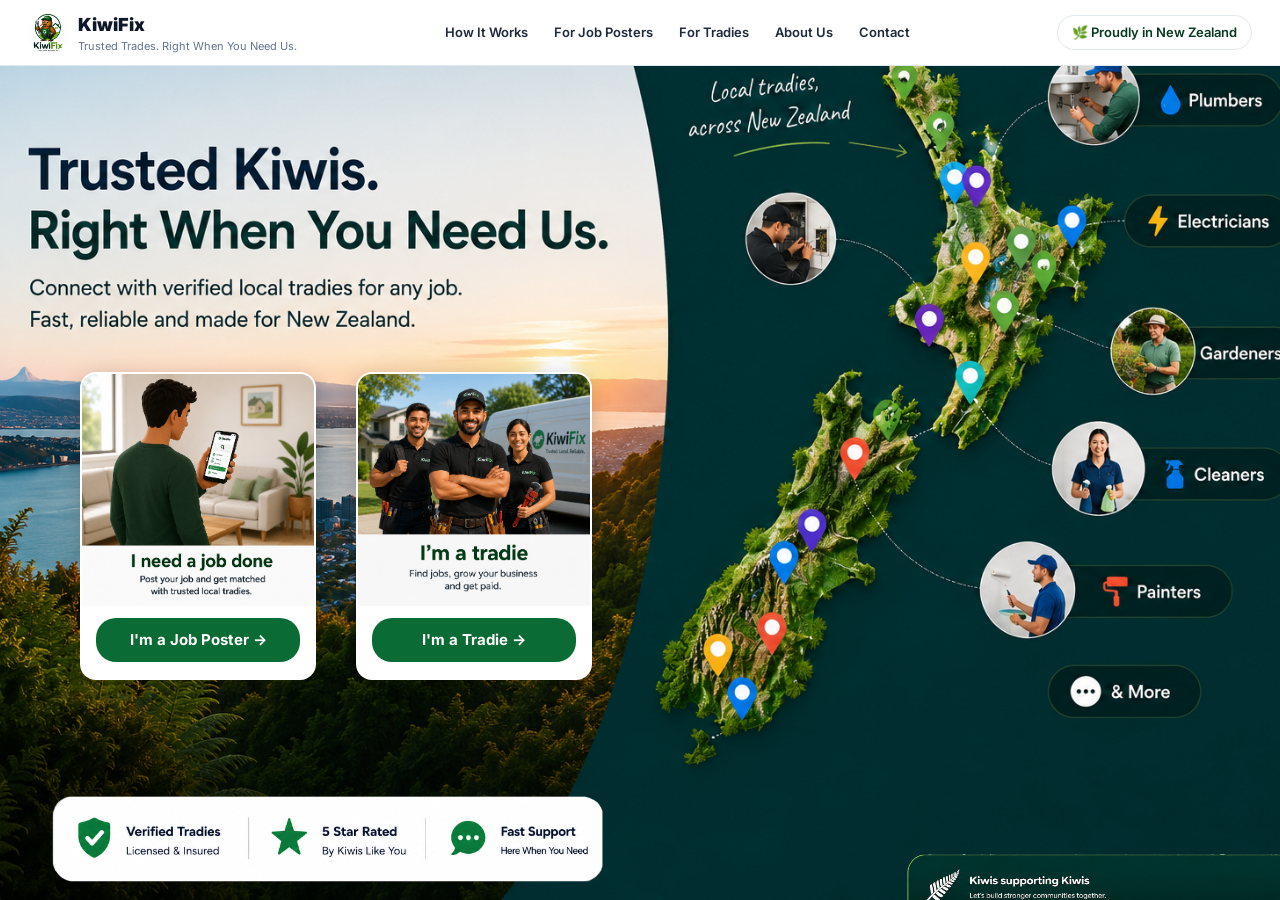
==== commit 6277b231: "login issue fix" ====
--- a/index.html
+++ b/index.html
@@ -27,7 +27,7 @@
     <nav class="header-nav">
       <button onclick="nav('how-it-works')">How It Works</button>
       <button onclick="nav('job-step1')">For Job Posters</button>
-      <button onclick="nav('tradie-signup')">For Tradies</button>
+      <button onclick="nav('tradie-login')">For Tradies</button>
       <button onclick="nav('about-us')">About Us</button>
       <button onclick="nav('about-us')">Contact</button>
     </nav>
@@ -40,7 +40,7 @@
       <img src="assets/card-job.png" alt="I need a job done"/>
       <button class="landing-card-btn">I'm a Job Poster →</button>
     </div>
-    <div class="landing-card" onclick="nav('tradie-signup')">
+    <div class="landing-card" onclick="nav('tradie-login')">
       <img src="assets/card-tradie.png" alt="I'm a tradie"/>
       <button class="landing-card-btn">I'm a Tradie →</button>
     </div>
@@ -70,12 +70,12 @@
     <nav class="header-nav">
       <button class="nav-active">How It Works</button>
       <button onclick="nav('job-step1')">For Job Posters</button>
-      <button onclick="nav('tradie-signup')">For Tradies</button>
+      <button onclick="nav('tradie-login')">For Tradies</button>
       <button onclick="nav('about-us')">About Us</button>
       <button onclick="nav('about-us')">Contact</button>
     </nav>
     <div class="header-right">
-      <button class="btn-login" onclick="nav('tradie-signup')">Tradie Login</button>
+      <button class="btn-login" onclick="nav('tradie-login')">Tradie Login</button>
     </div>
   </header>
 
@@ -101,7 +101,7 @@
         <div class="hiw-step"><div class="hiw-step-num">2</div><div><strong>Browse matched jobs</strong><p>See job postings that match your trade and areas — no more cold calling for work.</p></div></div>
         <div class="hiw-step"><div class="hiw-step-num">3</div><div><strong>Quote and win the job</strong><p>Send a quote, chat with the customer, and lock in jobs that fit your schedule.</p></div></div>
         <div class="hiw-step"><div class="hiw-step-num">4</div><div><strong>Get paid, build your name</strong><p>Complete the job, get paid securely, and build up the reviews that bring in more work.</p></div></div>
-        <button class="btn-next" style="margin-top:8px" onclick="nav('tradie-signup')">Sign Up as a Tradie →</button>
+        <button class="btn-next" style="margin-top:8px" onclick="nav('tradie-login')">Sign Up as a Tradie →</button>
       </div>
     </div>
   </div>
@@ -119,12 +119,12 @@
     <nav class="header-nav">
       <button onclick="nav('how-it-works')">How It Works</button>
       <button onclick="nav('job-step1')">For Job Posters</button>
-      <button onclick="nav('tradie-signup')">For Tradies</button>
+      <button onclick="nav('tradie-login')">For Tradies</button>
       <button class="nav-active">About Us</button>
       <button class="nav-active">Contact</button>
     </nav>
     <div class="header-right">
-      <button class="btn-login" onclick="nav('tradie-signup')">Tradie Login</button>
+      <button class="btn-login" onclick="nav('tradie-login')">Tradie Login</button>
     </div>
   </header>
 
@@ -166,12 +166,12 @@
     <nav class="header-nav">
       <button onclick="nav('how-it-works')">How It Works</button>
       <button class="nav-active">For Job Posters</button>
-      <button onclick="nav('tradie-signup')">For Tradies</button>
+      <button onclick="nav('tradie-login')">For Tradies</button>
       <button onclick="nav('about-us')">About Us</button>
       <button onclick="nav('about-us')">Contact</button>
     </nav>
     <div class="header-right">
-      <button class="btn-login" onclick="nav('tradie-signup')">Tradie Login</button>
+      <button class="btn-login" onclick="nav('tradie-login')">Tradie Login</button>
     </div>
   </header>
 
@@ -1289,9 +1289,13 @@
 </section>
 
 <!-- ============================================================
-  TRADIE SIGNUP – CREATE ACCOUNT
-============================================================ -->
-<section id="tradie-signup" class="page app-page">
+  TRADIE LOGIN – EMAIL-FIRST ENTRY POINT
+  Every tradie entry point (nav, landing card, CTAs) lands here first.
+  We check the email against the one tradie profile this demo persists in
+  localStorage (kiwifix_tradie_profile) — existing match = welcome back and
+  straight to OTP; no match = bounce to Create Account, prefilled.
+============================================================ -->
+<section id="tradie-login" class="page app-page">
   <header class="app-header">
     <div class="brand" onclick="nav('home')" style="cursor:pointer">
       <div class="brand-logo"><img src="assets/logo.png" alt="KiwiFix"/></div>
@@ -1326,6 +1330,59 @@
     </div>
     <div class="auth-split-right">
       <div class="auth-split-form">
+        <h2 class="auth-title">Log in to KiwiFix</h2>
+        <p class="auth-sub">Enter your email and we'll take it from there.</p>
+        <div class="field-group">
+          <label class="field-label">Email address</label>
+          <input class="form-input" id="tradieLoginEmail" placeholder="e.g. john.smith@email.com"
+            onkeydown="if(event.key==='Enter'){event.preventDefault();handleTradieLoginContinue();}"/>
+        </div>
+        <div id="tradieWelcomeBackMsg" class="auth-security-note" style="display:none;background:#f0fdf4;border-color:var(--green);color:var(--green-dark)"></div>
+        <button class="btn-primary-full" onclick="handleTradieLoginContinue()">Continue →</button>
+        <div class="auth-link-row">New to KiwiFix? <a onclick="nav('tradie-signup')" style="cursor:pointer;color:var(--green);font-weight:700">Create an account</a></div>
+      </div>
+    </div>
+  </div>
+</section>
+
+<!-- ============================================================
+  TRADIE SIGNUP – CREATE ACCOUNT
+============================================================ -->
+<section id="tradie-signup" class="page app-page">
+  <header class="app-header">
+    <div class="brand" onclick="nav('home')" style="cursor:pointer">
+      <div class="brand-logo"><img src="assets/logo.png" alt="KiwiFix"/></div>
+      <div><div class="brand-name">KiwiFix</div><div class="brand-tag">Trusted Trades. Right When You Need Us.</div></div>
+    </div>
+    <nav class="header-nav">
+      <button onclick="nav('how-it-works')">How It Works</button>
+      <button onclick="nav('job-step1')">For Job Posters</button>
+      <button class="nav-active">For Tradies</button>
+      <button onclick="nav('about-us')">About Us</button>
+      <button onclick="nav('about-us')">Contact</button>
+    </nav>
+    <div class="header-right">
+    </div>
+  </header>
+  <div class="auth-split-body">
+    <div class="auth-split-left">
+      <div class="asl-badge">🇳🇿 New Zealand's Tradie Marketplace</div>
+      <h2 class="asl-title">Grow your tradie business with KiwiFix</h2>
+      <p class="asl-sub">Join thousands of verified tradies already winning work across New Zealand.</p>
+      <ul class="auth-benefit-list">
+        <li><span class="abl-icon">💼</span><span>Get matched with local jobs in your area</span></li>
+        <li><span class="abl-icon">⭐</span><span>Build your profile and grow your reputation</span></li>
+        <li><span class="abl-icon">💳</span><span>Secure payments handled through the platform</span></li>
+        <li><span class="abl-icon">🆓</span><span>Free to join — pay only when you win work</span></li>
+      </ul>
+      <div class="asl-stats-row">
+        <div class="asl-stat"><div class="asl-stat-num">5,000+</div><div class="asl-stat-lbl">Tradies</div></div>
+        <div class="asl-stat"><div class="asl-stat-num">12,000+</div><div class="asl-stat-lbl">Jobs Posted</div></div>
+        <div class="asl-stat"><div class="asl-stat-num">4.8★</div><div class="asl-stat-lbl">Avg Rating</div></div>
+      </div>
+    </div>
+    <div class="auth-split-right">
+      <div class="auth-split-form">
         <div class="auth-steps-row" style="margin-bottom:28px">
           <div class="as-step active"><div class="as-num">1</div><div class="as-lbl">Create Account</div></div>
           <div class="as-line"></div>
@@ -1349,7 +1406,7 @@
         <div class="field-group"><label class="field-label">Email address</label><input class="form-input" placeholder="e.g. john.smith@email.com"/></div>
         <div class="auth-security-note"><span>🛡</span> We'll send one verification code to your mobile and email. Your information is safe with us.</div>
         <button class="btn-primary-full" onclick="validateSignup()">Send Verification Code →</button>
-        <div class="auth-link-row">Already have an account? <a onclick="nav('tradie-verify-mobile')" style="cursor:pointer;color:var(--green);font-weight:700">Log in</a></div>
+        <div class="auth-link-row">Already have an account? <a onclick="nav('tradie-login')" style="cursor:pointer;color:var(--green);font-weight:700">Log in</a></div>
       </div>
     </div>
   </div>
@@ -1396,8 +1453,8 @@
         </div>
         <h2 class="auth-title">Verify your account</h2>
         <p class="auth-sub">Enter the 6-digit code we sent to</p>
-        <div class="verify-target-row">📞 <strong>021 123 4567</strong> <span class="edit-link">Edit</span></div>
-        <div class="verify-target-row">✉ <strong>john.smith@email.com</strong> <span class="edit-link">Edit</span></div>
+        <div class="verify-target-row">📞 <strong id="tvMobileTarget">021 123 4567</strong> <span class="edit-link" onclick="nav('tradie-signup')">Edit</span></div>
+        <div class="verify-target-row">✉ <strong id="tvEmailTarget">john.smith@email.com</strong> <span class="edit-link" onclick="nav('tradie-signup')">Edit</span></div>
         <div class="otp-inputs-row" id="otp-mobile" style="margin:28px 0">
           <input class="otp-box" maxlength="1" oninput="otpInput(this,'otp-mobile','tradie-services')" onkeydown="otpKey(event,this)"/>
           <input class="otp-box" maxlength="1" oninput="otpInput(this,'otp-mobile','tradie-services')" onkeydown="otpKey(event,this)"/>
@@ -1409,8 +1466,8 @@
         <div id="otp-mobile-verified" class="otp-verified-msg" style="display:none">✅ Account verified!</div>
         <div style="margin-bottom:20px;font-size:14px">Resend code in <span class="green-text">00:45</span></div>
         <div class="auth-security-note"><span>🛡</span> We use OTP to keep your account secure.</div>
-        <button id="otp-mobile-btn" class="btn-primary-full otp-btn-waiting" onclick="nav('tradie-services')" disabled>Continue →</button>
-        <button class="btn-back-link" onclick="nav('tradie-signup')">← Back</button>
+        <button id="otp-mobile-btn" class="btn-primary-full otp-btn-waiting" onclick="tradieOtpContinue()" disabled>Continue →</button>
+        <button class="btn-back-link" onclick="tradieVerifyBack()">← Back</button>
       </div>
     </div>
   </div>
--- a/styles.css
+++ b/styles.css
@@ -114,9 +114,14 @@
   top: 0;
   z-index: 100;
   box-shadow: 0 1px 3px rgba(0,0,0,.04);
-  transition: transform .25s ease;
-}
-.app-header.header-hidden { transform: translateY(-100%); }
+  transition: clip-path .3s ease;
+  clip-path: inset(0 0 0 0); /* fully visible: nothing clipped */
+}
+/* Hiding: the bottom edge rises up like a shade being pulled up over the bar,
+   until the whole thing is covered. Reappearing reverses it (shade drops
+   back down). Anchored at the top so it never moves position, only what's
+   visible changes. */
+.app-header.header-hidden { clip-path: inset(0 0 100% 0); }
 .brand { display: flex; align-items: center; gap: 10px; cursor: pointer; flex-shrink: 0; }
 .brand-logo {
   width: 40px; height: 40px; border-radius: 50%;
@@ -856,8 +861,7 @@
   margin-bottom: 12px; background: var(--bg);
 }
 .tmr-top { display: flex; gap: 10px; align-items: center; margin-bottom: 10px; }
-.tmr-top .tm-name { flex: 1.2; }
-.tmr-top .tm-phone { flex: 1; }
+.tmr-top .tm-firstname, .tmr-top .tm-lastname { flex: 1; }
 .tmr-trades-label { font-size: 12px; font-weight: 700; color: var(--muted); text-transform: uppercase; letter-spacing: .04em; margin-bottom: 8px; }
 .tmr-trades-grid { display: flex; flex-wrap: wrap; gap: 8px; }
 .tmr-trade-pill {
